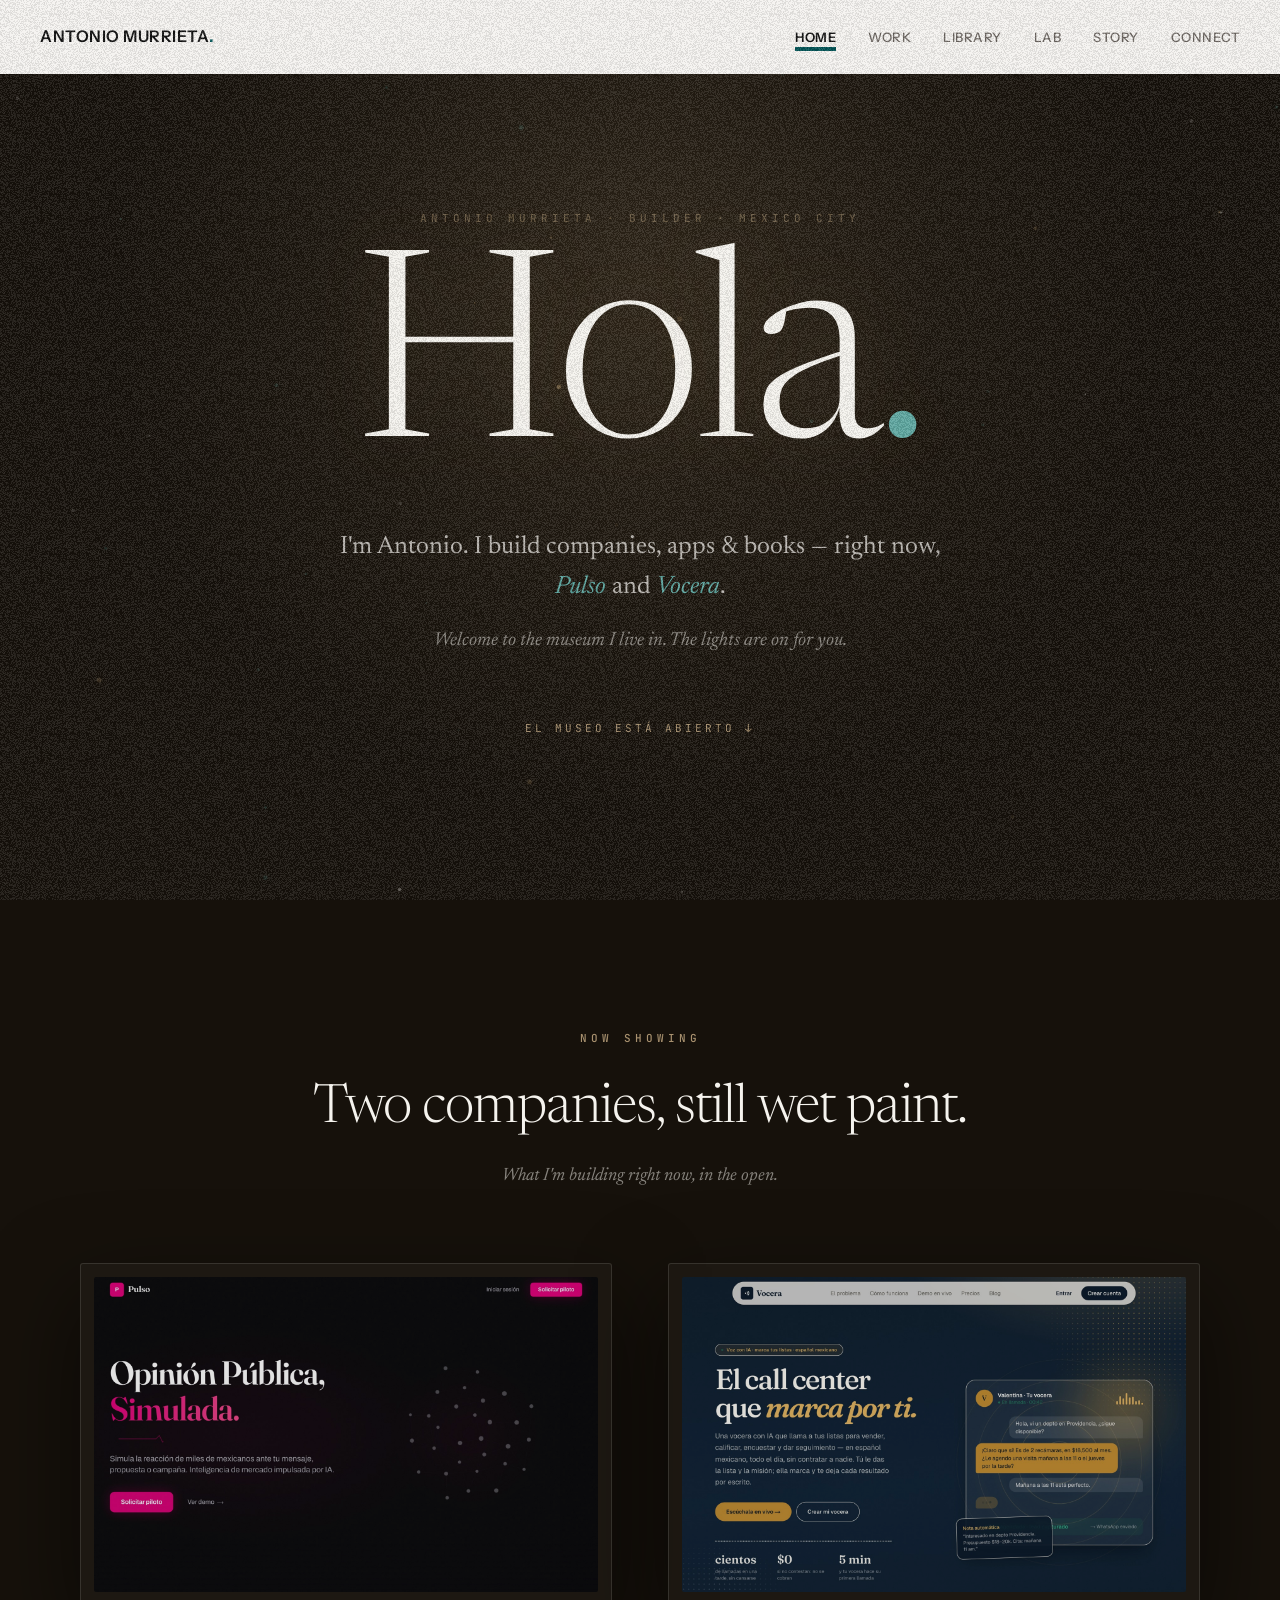
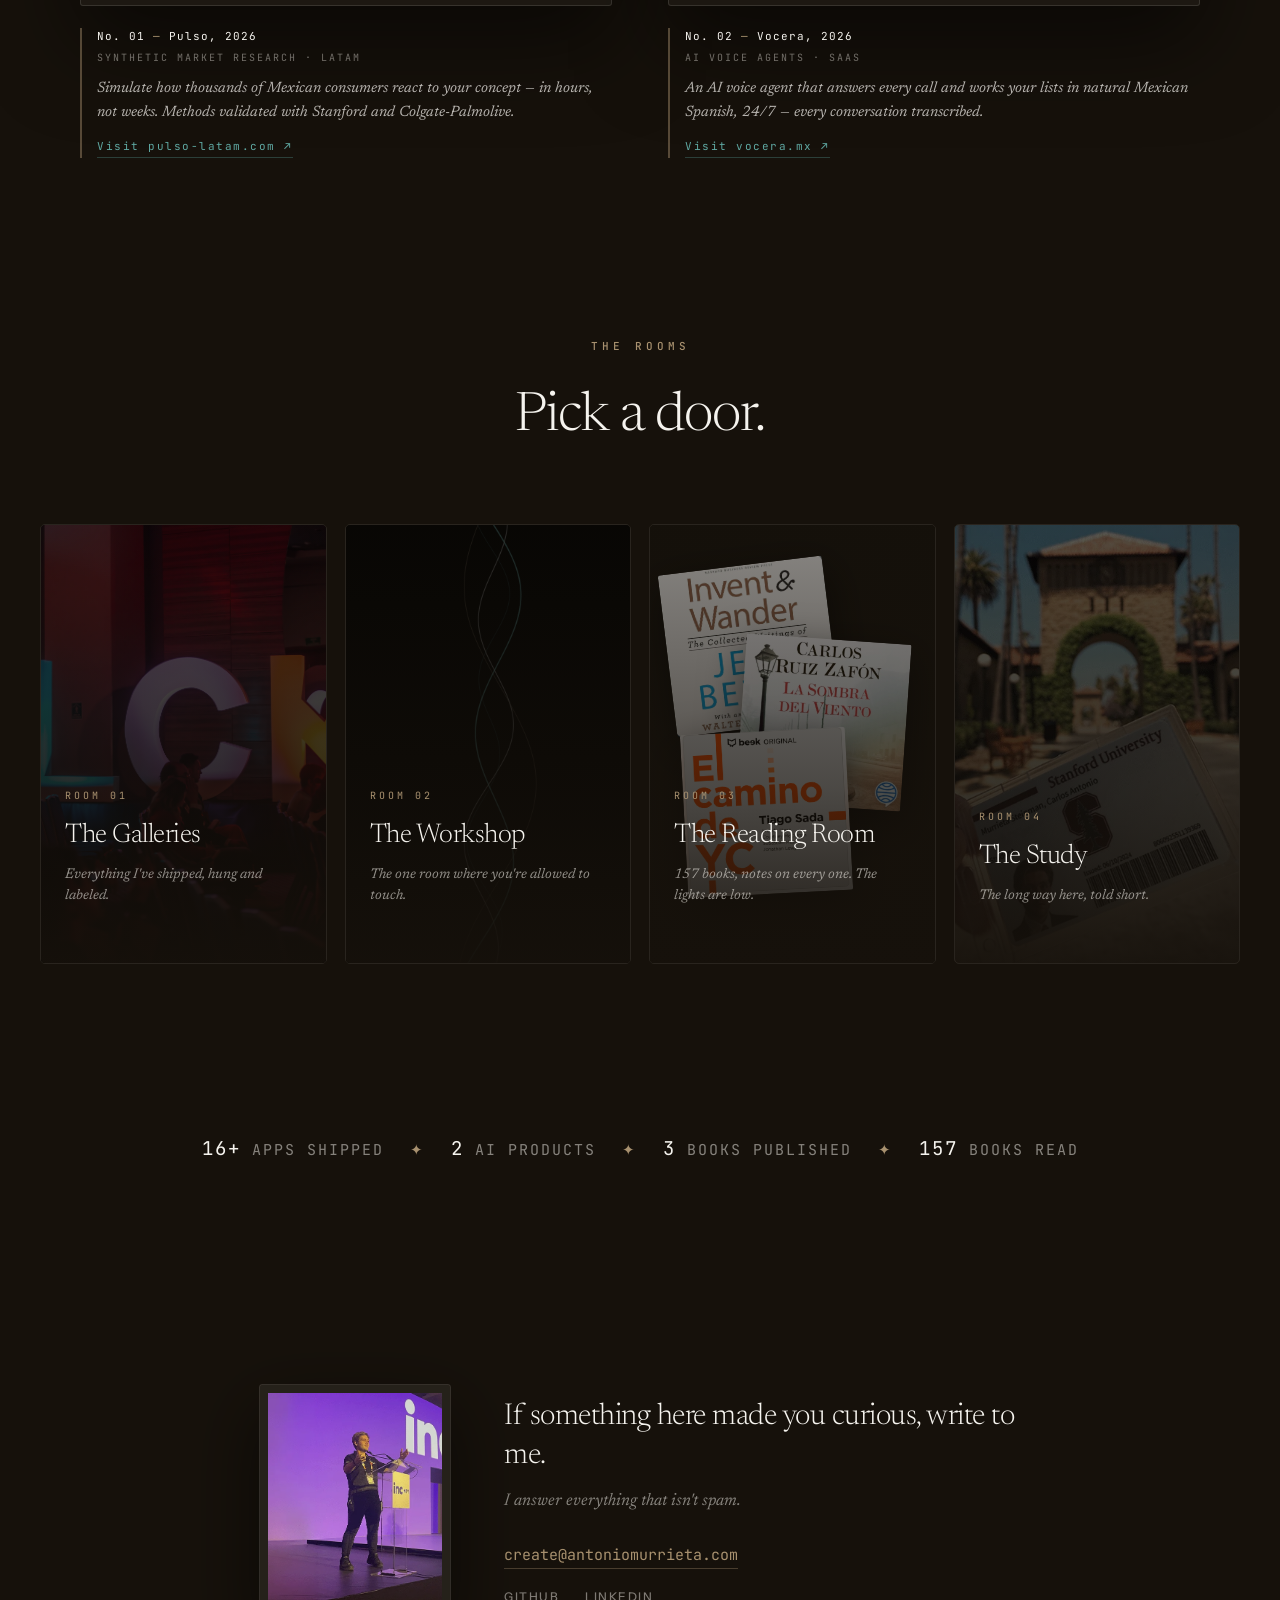
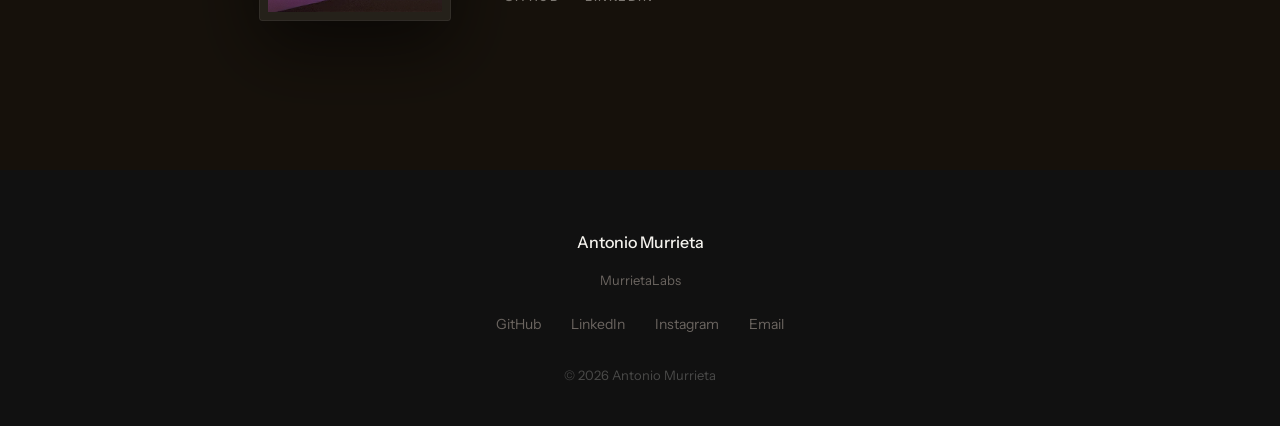
==== index.html @ 79ea49dd "feat(index): from-scratch redesign — The Museum at Night Dark warm room (the Library's language for " ====
<!DOCTYPE html>
<html lang="en">
<head>
    <meta charset="UTF-8">
    <meta name="viewport" content="width=device-width, initial-scale=1.0">
    <title>Antonio Murrieta — Builder, Entrepreneur & Author from Mexico City</title>
    <meta name="description" content="Antonio Murrieta is a builder and entrepreneur from Mexico City shipping iOS apps, AI products (Pulso, Vocera), and books. 16+ apps shipped, MIT-backed research, Stanford alum.">
    <meta name="author" content="Antonio Murrieta">
    <meta name="robots" content="index, follow, max-image-preview:large">
    <link rel="canonical" href="https://antoniomurrieta.com/">
    <meta name="keywords" content="Antonio Murrieta, Carlos Antonio Murrieta, MurrietaLabs, iOS developer Mexico, AI products, Pulso, Vocera, builder, entrepreneur">

    <!-- Open Graph -->
    <meta property="og:title" content="Antonio Murrieta — Builder, Entrepreneur & Author">
    <meta property="og:description" content="Builder and entrepreneur from Mexico City. Now building Pulso and Vocera — plus 16+ shipped apps and 3 published books, all under one roof.">
    <meta property="og:type" content="website">
    <meta property="og:url" content="https://antoniomurrieta.com/">
    <meta property="og:site_name" content="Antonio Murrieta">
    <meta property="og:locale" content="en_US">
    <meta property="og:image" content="https://antoniomurrieta.com/assets/og-image.jpg">
    <meta property="og:image:width" content="1200">
    <meta property="og:image:height" content="630">
    <meta property="og:image:alt" content="Antonio Murrieta — builder, entrepreneur, and author.">

    <!-- Twitter -->
    <meta name="twitter:card" content="summary_large_image">
    <meta name="twitter:title" content="Antonio Murrieta — Builder, Entrepreneur & Author">
    <meta name="twitter:description" content="Builder from Mexico City shipping iOS apps, AI products, and books.">
    <meta name="twitter:image" content="https://antoniomurrieta.com/assets/og-image.jpg">

    <!-- Structured data: Person -->
    <script type="application/ld+json">
    {
        "@context": "https://schema.org",
        "@type": "Person",
        "name": "Antonio Murrieta",
        "alternateName": "Carlos Antonio Murrieta Steinman",
        "url": "https://antoniomurrieta.com/",
        "image": "https://antoniomurrieta.com/assets/og-image.jpg",
        "jobTitle": "Builder & Entrepreneur",
        "description": "Builder and entrepreneur from Mexico City shipping iOS apps, AI products, and books.",
        "worksFor": { "@type": "Organization", "name": "MurrietaLabs", "url": "https://murrietalabs.com" },
        "homeLocation": { "@type": "Place", "name": "Mexico City, Mexico" },
        "alumniOf": [
            { "@type": "EducationalOrganization", "name": "Tecnológico de Monterrey" },
            { "@type": "EducationalOrganization", "name": "Stanford University" }
        ],
        "knowsLanguage": ["Spanish", "English"],
        "sameAs": [
            "https://github.com/Antonio-MS-Coder",
            "https://www.linkedin.com/in/antonio-murrieta",
            "https://instagram.com/tono_cams",
            "https://apps.apple.com/us/developer/carlos-antonio-murrieta-steinman/id1787441282",
            "https://murrietalabs.com"
        ]
    }
    </script>
    <script type="application/ld+json">
    {
        "@context": "https://schema.org",
        "@type": "WebSite",
        "name": "Antonio Murrieta",
        "url": "https://antoniomurrieta.com/"
    }
    </script>

    <link rel="preconnect" href="https://fonts.googleapis.com">
    <link rel="preconnect" href="https://fonts.gstatic.com" crossorigin>
    <link rel="stylesheet" href="https://fonts.googleapis.com/css2?family=Newsreader:ital,opsz,wght@0,6..72,300;0,6..72,400;1,6..72,400&family=Instrument+Sans:wght@400;500;600&family=JetBrains+Mono&display=swap">
    <link rel="stylesheet" href="styles.css">
    <style>
        /* ==========================================================
           THE MUSEUM AT NIGHT
           You arrive after hours. Someone left the lamps on for you.
           ========================================================== */

        :root {
            --night: #16110B;
            --night-2: #1C1610;
            --lamp: #A8916F;
            --lamp-dim: rgba(168, 145, 111, 0.5);
            --teal-bright: #5FA8A2;
            --paper-70: rgba(245, 243, 238, 0.72);
            --paper-50: rgba(245, 243, 238, 0.5);
        }

        body {
            background: var(--night);
        }

        /* Heavy editorial grain — the Library's air, breathed by the whole house */
        body::before {
            content: '';
            position: fixed;
            top: 0;
            left: 0;
            width: 100%;
            height: 100%;
            pointer-events: none;
            z-index: 9999;
            opacity: 0.16;
            background-image: url("data:image/svg+xml,%3Csvg viewBox='0 0 256 256' xmlns='http://www.w3.org/2000/svg'%3E%3Cfilter id='n'%3E%3CfeTurbulence type='fractalNoise' baseFrequency='0.9' numOctaves='4' stitchTiles='stitch'/%3E%3CfeColorMatrix type='saturate' values='0'/%3E%3CfeComponentTransfer%3E%3CfeFuncR type='discrete' tableValues='0 1'/%3E%3CfeFuncG type='discrete' tableValues='0 1'/%3E%3CfeFuncB type='discrete' tableValues='0 1'/%3E%3C/feComponentTransfer%3E%3C/filter%3E%3Crect width='100%25' height='100%25' filter='url(%23n)'/%3E%3C/svg%3E");
            background-repeat: repeat;
            background-size: 180px 180px;
        }

        @media (max-width: 768px) {
            body::before {
                opacity: 0.09;
                background-size: 90px 90px;
            }
        }

        /* =============== 1 · THE ARRIVAL =============== */
        .arrival {
            min-height: 100vh;
            min-height: 100svh;
            display: flex;
            align-items: center;
            justify-content: center;
            text-align: center;
            position: relative;
            overflow: hidden;
            padding: 140px 24px 90px;
        }

        /* the lamp left on */
        .arrival::before {
            content: '';
            position: absolute;
            top: -30%;
            left: 50%;
            transform: translateX(-50%);
            width: 1100px;
            height: 1100px;
            border-radius: 50%;
            background: radial-gradient(circle, rgba(214, 178, 124, 0.13) 0%, rgba(214, 178, 124, 0.04) 40%, transparent 68%);
            pointer-events: none;
        }

        #embers {
            position: absolute;
            top: 0;
            left: 0;
            width: 100%;
            height: 100%;
            pointer-events: none;
        }

        .arrival-content {
            position: relative;
            z-index: 1;
            max-width: 920px;
        }

        .arrival-eyebrow {
            font-family: var(--mono);
            font-size: 11px;
            font-weight: 500;
            text-transform: uppercase;
            letter-spacing: 4px;
            color: var(--lamp-dim);
            margin-bottom: 30px;
        }

        .arrival-title {
            font-family: var(--serif);
            font-size: clamp(110px, 22vw, 260px);
            font-weight: 300;
            letter-spacing: -6px;
            line-height: 0.9;
            color: var(--paper);
            margin-bottom: 36px;
            text-shadow: 0 0 80px rgba(214, 178, 124, 0.12);
        }

        .arrival-title .dot {
            color: var(--teal-bright);
        }

        .arrival-sub {
            font-family: var(--serif);
            font-size: clamp(19px, 2.6vw, 25px);
            line-height: 1.6;
            color: var(--paper-70);
            max-width: 640px;
            margin: 0 auto;
        }

        .arrival-sub .tl {
            color: var(--teal-bright);
            font-style: italic;
        }

        .arrival-line2 {
            font-family: var(--serif);
            font-style: italic;
            font-size: clamp(16px, 2vw, 19px);
            color: var(--paper-50);
            margin-top: 18px;
        }

        .arrival-cue {
            display: inline-block;
            font-family: var(--mono);
            font-size: 11px;
            letter-spacing: 3px;
            text-transform: uppercase;
            color: var(--lamp);
            margin-top: 64px;
            text-decoration: none;
            animation: cue-float 3.2s ease-in-out infinite;
        }

        @keyframes cue-float {
            0%, 100% { transform: translateY(0); }
            50% { transform: translateY(7px); }
        }

        /* Interactive letters */
        .hero-letter {
            display: inline-block;
            transition: transform 0.4s var(--ease-gentle), text-shadow 0.4s var(--ease-gentle), color 0.4s var(--ease-gentle);
        }

        .hero-letter.lit {
            transition: transform 80ms ease-out, text-shadow 80ms ease-out, color 80ms ease-out;
            transform: translateY(-6px);
            color: #FFF6E8;
            text-shadow: 0 0 34px rgba(214, 178, 124, 0.55);
        }

        /* =============== 2 · NOW SHOWING (lit paintings) =============== */
        .showing {
            padding: 130px 40px 60px;
            position: relative;
        }

        .showing-inner {
            max-width: 1120px;
            margin: 0 auto;
        }

        .night-eyebrow {
            font-family: var(--mono);
            font-size: 11px;
            font-weight: 500;
            text-transform: uppercase;
            letter-spacing: 4px;
            color: var(--lamp);
            text-align: center;
            margin-bottom: 18px;
        }

        .showing-title {
            font-family: var(--serif);
            font-size: clamp(34px, 5vw, 54px);
            font-weight: 300;
            letter-spacing: -1px;
            color: var(--paper);
            text-align: center;
            margin-bottom: 10px;
        }

        .showing-note {
            font-family: var(--serif);
            font-style: italic;
            font-size: 18px;
            color: var(--paper-50);
            text-align: center;
            margin-bottom: 72px;
        }

        .paintings {
            display: grid;
            grid-template-columns: 1fr 1fr;
            gap: 56px;
        }

        .painting {
            display: block;
            text-decoration: none;
        }

        .painting-frame {
            padding: 13px;
            background: rgba(255, 252, 245, 0.03);
            border: 1px solid rgba(232, 228, 221, 0.13);
            border-radius: 3px;
            box-shadow: 0 34px 90px rgba(0, 0, 0, 0.55);
            transition: transform 0.55s var(--ease-snap), box-shadow 0.55s var(--ease-snap), border-color 0.55s var(--ease-snap);
        }

        .painting:hover .painting-frame {
            transform: translateY(-8px);
            border-color: rgba(214, 178, 124, 0.35);
            box-shadow: 0 46px 110px rgba(0, 0, 0, 0.65), 0 0 70px rgba(214, 178, 124, 0.10);
        }

        .painting-img {
            aspect-ratio: 16 / 10;
            background-size: cover;
            background-position: center top;
            border-radius: 2px;
            filter: brightness(0.9) saturate(0.95);
            transition: filter 0.55s var(--ease-snap);
        }

        .painting:hover .painting-img {
            filter: brightness(1.04) saturate(1);
        }

        .painting-plaque {
            margin-top: 22px;
            border-left: 2px solid rgba(168, 145, 111, 0.45);
            padding-left: 15px;
        }

        .pp-id {
            font-family: var(--mono);
            font-size: 11px;
            letter-spacing: 1px;
            color: var(--paper);
        }

        .pp-id .accent { color: var(--lamp); }

        .pp-medium {
            font-family: var(--mono);
            font-size: 10px;
            text-transform: uppercase;
            letter-spacing: 2px;
            color: rgba(232, 228, 221, 0.45);
            margin-top: 5px;
        }

        .pp-note {
            font-family: var(--serif);
            font-style: italic;
            font-size: 15px;
            line-height: 1.55;
            color: var(--paper-70);
            margin-top: 11px;
        }

        .pp-cta {
            display: inline-block;
            font-family: var(--mono);
            font-size: 11px;
            letter-spacing: 1.5px;
            color: var(--teal-bright);
            margin-top: 14px;
            border-bottom: 1px solid rgba(95, 168, 162, 0.3);
            padding-bottom: 2px;
            transition: border-color 0.3s var(--ease-snap);
        }

        .painting:hover .pp-cta {
            border-bottom-color: var(--teal-bright);
        }

        /* =============== 3 · THE CORRIDOR (pick a room) =============== */
        .corridor {
            padding: 120px 40px 60px;
        }

        .corridor-inner {
            max-width: 1200px;
            margin: 0 auto;
        }

        .doors {
            display: grid;
            grid-template-columns: repeat(4, 1fr);
            gap: 18px;
            margin-top: 64px;
        }

        .door {
            position: relative;
            display: block;
            height: 440px;
            border-radius: 5px;
            overflow: hidden;
            text-decoration: none;
            border: 1px solid rgba(232, 228, 221, 0.09);
            transition: border-color 0.5s var(--ease-snap);
        }

        .door:hover {
            border-color: rgba(214, 178, 124, 0.4);
        }

        .door-bg {
            position: absolute;
            inset: 0;
            background-size: cover;
            background-position: center;
            filter: brightness(0.38) saturate(0.8);
            transform: scale(1.02);
            transition: filter 0.6s var(--ease-overlay), transform 0.9s var(--ease-overlay);
        }

        .door:hover .door-bg {
            filter: brightness(0.62) saturate(0.95);
            transform: scale(1.07);
        }

        .door-bg canvas {
            width: 100%;
            height: 100%;
            display: block;
        }

        /* books fanned inside the reading-room door */
        .door-books {
            position: absolute;
            inset: 0;
            background: #14100A;
        }

        .door-books img {
            position: absolute;
            width: 58%;
            border-radius: 2px;
            box-shadow: 0 14px 40px rgba(0, 0, 0, 0.6);
            filter: brightness(0.62);
            transition: filter 0.6s var(--ease-overlay);
        }

        .door:hover .door-books img {
            filter: brightness(0.95);
        }

        .door-books img:nth-child(1) { top: 9%; left: 6%; transform: rotate(-7deg); }
        .door-books img:nth-child(2) { top: 26%; left: 32%; transform: rotate(4deg); }
        .door-books img:nth-child(3) { top: 47%; left: 12%; transform: rotate(-3deg); }

        .door-scrim {
            position: absolute;
            inset: 0;
            background: linear-gradient(180deg, rgba(22, 17, 11, 0.12) 0%, rgba(22, 17, 11, 0.55) 60%, rgba(22, 17, 11, 0.92) 100%);
        }

        .door-label {
            position: absolute;
            left: 0;
            right: 0;
            bottom: 0;
            padding: 26px 24px;
            z-index: 1;
        }

        .door-no {
            font-family: var(--mono);
            font-size: 10px;
            letter-spacing: 3px;
            text-transform: uppercase;
            color: var(--lamp);
            margin-bottom: 10px;
        }

        .door-name {
            font-family: var(--serif);
            font-size: 27px;
            font-weight: 300;
            letter-spacing: -0.5px;
            color: var(--paper);
            margin-bottom: 8px;
            transition: transform 0.5s var(--ease-snap);
        }

        .door:hover .door-name {
            transform: translateX(6px);
        }

        .door-lure {
            font-family: var(--serif);
            font-style: italic;
            font-size: 14px;
            line-height: 1.5;
            color: rgba(232, 228, 221, 0.6);
        }

        .door-cta {
            display: inline-block;
            font-family: var(--mono);
            font-size: 10px;
            letter-spacing: 2px;
            text-transform: uppercase;
            color: var(--teal-bright);
            margin-top: 12px;
            opacity: 0;
            transform: translateY(8px);
            transition: opacity 0.4s var(--ease-snap), transform 0.4s var(--ease-snap);
        }

        .door:hover .door-cta {
            opacity: 1;
            transform: translateY(0);
        }

        /* =============== 4 · THE LEDGER =============== */
        .ledger {
            padding: 110px 40px;
            text-align: center;
        }

        .ledger-line {
            font-family: var(--mono);
            font-size: clamp(12px, 1.6vw, 15px);
            letter-spacing: 2px;
            text-transform: uppercase;
            color: var(--paper-50);
        }

        .ledger-line .num {
            color: var(--paper);
            font-size: clamp(15px, 2vw, 19px);
        }

        .ledger-line .sep {
            color: var(--lamp);
            margin: 0 clamp(10px, 2.5vw, 26px);
        }

        /* =============== 5 · THE GUESTBOOK =============== */
        .visit {
            padding: 110px 40px 150px;
        }

        .visit-inner {
            max-width: 760px;
            margin: 0 auto;
            display: flex;
            align-items: center;
            gap: 54px;
        }

        .visit-portrait {
            width: 190px;
            height: 235px;
            object-fit: cover;
            object-position: 26% 30%;
            flex-shrink: 0;
            border: 8px solid rgba(245, 243, 238, 0.07);
            outline: 1px solid rgba(232, 228, 221, 0.16);
            border-radius: 2px;
            box-shadow: 0 26px 70px rgba(0, 0, 0, 0.55);
            filter: brightness(0.92) sepia(0.08);
        }

        .visit-line {
            font-family: var(--serif);
            font-size: clamp(24px, 3.4vw, 30px);
            font-weight: 300;
            letter-spacing: -0.5px;
            line-height: 1.3;
            color: var(--paper);
        }

        .visit-sub {
            font-family: var(--serif);
            font-style: italic;
            font-size: 17px;
            color: var(--paper-50);
            margin: 12px 0 26px;
        }

        .visit-email {
            font-family: var(--mono);
            font-size: 15px;
            color: var(--lamp);
            text-decoration: none;
            border-bottom: 1px solid rgba(168, 145, 111, 0.35);
            padding-bottom: 3px;
            transition: border-color 0.3s var(--ease-snap), color 0.3s var(--ease-snap);
        }

        .visit-email:hover {
            color: #C8AE85;
            border-bottom-color: #C8AE85;
        }

        .visit-links {
            margin-top: 20px;
            display: flex;
            gap: 26px;
        }

        .visit-links a {
            font-family: var(--sans);
            font-size: 12px;
            font-weight: 500;
            letter-spacing: 1.5px;
            text-transform: uppercase;
            color: rgba(232, 228, 221, 0.5);
            text-decoration: none;
            transition: color 0.3s var(--ease-snap);
        }

        .visit-links a:hover {
            color: var(--teal-bright);
        }

        /* =============== Responsive =============== */
        @media (max-width: 1000px) {
            .doors {
                grid-template-columns: repeat(2, 1fr);
            }
            .door { height: 360px; }
        }

        @media (max-width: 768px) {
            .arrival { padding: 120px 20px 70px; }
            .arrival-title { letter-spacing: -3px; }

            .showing { padding: 80px 20px 40px; }
            .paintings { grid-template-columns: 1fr; gap: 60px; }

            .corridor { padding: 80px 20px 30px; }
            .doors { gap: 14px; margin-top: 48px; }
            .door { height: 300px; }
            .door-books img { width: 50%; filter: brightness(0.5); }
            .door-label { padding: 18px 16px; }
            .door-name { font-size: 21px; }
            .door-lure { font-size: 13px; }
            .door-cta { display: none; }

            .ledger { padding: 70px 20px; }
            .ledger-line .sep { display: block; opacity: 0; height: 10px; margin: 0; }

            .visit { padding: 70px 20px 100px; }
            .visit-inner { flex-direction: column; text-align: center; gap: 30px; }
            .visit-links { justify-content: center; }
        }
    </style>
</head>
<body>
    <div class="scroll-progress" id="scrollProgress"></div>
    <!-- Navigation -->
    <nav id="navbar">
        <div class="nav-container">
            <a href="index.html" class="logo">ANTONIO MURRIETA</a>
            <ul class="nav-links" id="navLinks">
                <li><a href="index.html" class="active">HOME</a></li>
                <li><a href="work.html">WORK</a></li>
                <li><a href="library.html">LIBRARY</a></li>
                <li><a href="lab.html">LAB</a></li>
                <li><a href="story.html">STORY</a></li>
                <li><a href="connect.html">CONNECT</a></li>
            </ul>
            <button class="menu-toggle" id="menuToggle">
                <span></span>
                <span></span>
                <span></span>
            </button>
        </div>
    </nav>

    <!-- 1 · The Arrival -->
    <section class="arrival">
        <canvas id="embers" aria-hidden="true"></canvas>
        <div class="arrival-content">
            <p class="arrival-eyebrow">Antonio Murrieta &middot; Builder &middot; Mexico City</p>
            <h1 class="arrival-title" id="arrivalTitle"><span class="hero-word">Hola</span><span class="dot">.</span></h1>
            <p class="arrival-sub">I'm Antonio. I build companies, apps &amp; books &mdash; right now, <a href="https://pulso-latam.com" target="_blank" rel="noopener" class="tl" style="text-decoration:none;">Pulso</a> and <a href="https://vocera.mx" target="_blank" rel="noopener" class="tl" style="text-decoration:none;">Vocera</a>.</p>
            <p class="arrival-line2">Welcome to the museum I live in. The lights are on for you.</p>
            <a class="arrival-cue" href="#now-showing">El museo est&aacute; abierto &darr;</a>
        </div>
    </section>

    <!-- 2 · Now Showing -->
    <section class="showing" id="now-showing">
        <div class="showing-inner">
            <p class="night-eyebrow reveal">Now Showing</p>
            <h2 class="showing-title reveal">Two companies, still wet paint.</h2>
            <p class="showing-note reveal">What I'm building right now, in the open.</p>

            <div class="paintings reveal-stagger">
                <a href="https://pulso-latam.com" target="_blank" rel="noopener" class="painting reveal">
                    <div class="painting-frame">
                        <div class="painting-img" style="background-image: url('assets/Work_Covers/Pulso.jpg')"></div>
                    </div>
                    <div class="painting-plaque">
                        <p class="pp-id">No. 01 <span class="accent">&mdash;</span> Pulso, 2026</p>
                        <p class="pp-medium">Synthetic market research &middot; LATAM</p>
                        <p class="pp-note">Simulate how thousands of Mexican consumers react to your concept &mdash; in hours, not weeks. Methods validated with Stanford and Colgate-Palmolive.</p>
                        <span class="pp-cta">Visit pulso-latam.com &#8599;</span>
                    </div>
                </a>

                <a href="https://vocera.mx" target="_blank" rel="noopener" class="painting reveal">
                    <div class="painting-frame">
                        <div class="painting-img" style="background-image: url('assets/Work_Covers/Vocera.jpg')"></div>
                    </div>
                    <div class="painting-plaque">
                        <p class="pp-id">No. 02 <span class="accent">&mdash;</span> Vocera, 2026</p>
                        <p class="pp-medium">AI voice agents &middot; SaaS</p>
                        <p class="pp-note">An AI voice agent that answers every call and works your lists in natural Mexican Spanish, 24/7 &mdash; every conversation transcribed.</p>
                        <span class="pp-cta">Visit vocera.mx &#8599;</span>
                    </div>
                </a>
            </div>
        </div>
    </section>

    <!-- 3 · The Corridor -->
    <section class="corridor">
        <div class="corridor-inner">
            <p class="night-eyebrow reveal">The Rooms</p>
            <h2 class="showing-title reveal">Pick a door.</h2>

            <div class="doors reveal-stagger">
                <a href="work.html" class="door reveal">
                    <div class="door-bg" style="background-image: url('assets/Work_Covers/LCK-1.webp')"></div>
                    <div class="door-scrim"></div>
                    <div class="door-label">
                        <p class="door-no">Room 01</p>
                        <p class="door-name">The Galleries</p>
                        <p class="door-lure">Everything I've shipped, hung and labeled.</p>
                        <span class="door-cta">Enter &rarr;</span>
                    </div>
                </a>

                <a href="lab.html" class="door reveal">
                    <div class="door-bg"><canvas id="doorWaves" width="400" height="620"></canvas></div>
                    <div class="door-scrim"></div>
                    <div class="door-label">
                        <p class="door-no">Room 02</p>
                        <p class="door-name">The Workshop</p>
                        <p class="door-lure">The one room where you're allowed to touch.</p>
                        <span class="door-cta">Enter &rarr;</span>
                    </div>
                </a>

                <a href="library.html" class="door reveal">
                    <div class="door-books" aria-hidden="true">
                        <img src="book-covers/2025/18 Invent and wander.webp" alt="" loading="lazy">
                        <img src="book-covers/2025/14 La Sombra del viento.webp" alt="" loading="lazy">
                        <img src="book-covers/2025/1 El camino de YC.webp" alt="" loading="lazy">
                    </div>
                    <div class="door-scrim"></div>
                    <div class="door-label">
                        <p class="door-no">Room 03</p>
                        <p class="door-name">The Reading Room</p>
                        <p class="door-lure">157 books, notes on every one. The lights are low.</p>
                        <span class="door-cta">Enter &rarr;</span>
                    </div>
                </a>

                <a href="story.html" class="door reveal">
                    <div class="door-bg" style="background-image: url('assets/Story_Photos/stanford_1.webp')"></div>
                    <div class="door-scrim"></div>
                    <div class="door-label">
                        <p class="door-no">Room 04</p>
                        <p class="door-name">The Study</p>
                        <p class="door-lure">The long way here, told short.</p>
                        <span class="door-cta">Enter &rarr;</span>
                    </div>
                </a>
            </div>
        </div>
    </section>

    <!-- 4 · The Ledger -->
    <section class="ledger">
        <p class="ledger-line reveal"><span class="num">16+</span> apps shipped<span class="sep">&#10022;</span><span class="num">2</span> AI products<span class="sep">&#10022;</span><span class="num">3</span> books published<span class="sep">&#10022;</span><span class="num">157</span> books read</p>
    </section>

    <!-- 5 · The Guestbook -->
    <section class="visit">
        <div class="visit-inner reveal">
            <img class="visit-portrait" src="assets/Story_Photos/inc_2.webp" alt="Antonio Murrieta speaking on stage">
            <div>
                <p class="visit-line">If something here made you curious, write to me.</p>
                <p class="visit-sub">I answer everything that isn't spam.</p>
                <a class="visit-email" href="mailto:create@antoniomurrieta.com">create@antoniomurrieta.com</a>
                <div class="visit-links">
                    <a href="https://github.com/Antonio-MS-Coder" target="_blank" rel="noopener">GitHub</a>
                    <a href="https://www.linkedin.com/in/antonio-murrieta" target="_blank" rel="noopener">LinkedIn</a>
                </div>
            </div>
        </div>
    </section>

    <!-- Footer -->
    <footer>
        <div class="footer-content">
            <p class="footer-brand">Antonio Murrieta</p>
            <div class="footer-studio">
                <a href="https://murrietalabs.com" target="_blank">MurrietaLabs</a>
            </div>
            <div class="footer-links">
                <a href="https://github.com/Antonio-MS-Coder" target="_blank">GitHub</a>
                <a href="https://www.linkedin.com/in/antonio-murrieta" target="_blank">LinkedIn</a>
                <a href="https://instagram.com/tono_cams" target="_blank">Instagram</a>
                <a href="mailto:carlosantonio.murrieta@gmail.com,create@antoniomurrieta.com">Email</a>
            </div>
            <p class="footer-copyright">&copy; 2026 Antonio Murrieta</p>
        </div>
    </footer>

    <script>
        var prefersReducedMotion = window.matchMedia('(prefers-reduced-motion: reduce)').matches;

        // --- Interactive "Hola." letters: lit by cursor proximity ---
        (function() {
            var word = document.querySelector('#arrivalTitle .hero-word');
            if (!word) return;
            var text = word.textContent;
            word.textContent = '';
            for (var i = 0; i < text.length; i++) {
                var el = document.createElement('span');
                el.textContent = text[i];
                el.className = 'hero-letter';
                word.appendChild(el);
            }
            if (prefersReducedMotion || 'ontouchstart' in window) {
                // mobile: a slow wave of lamplight passes through the letters
                if (!prefersReducedMotion) {
                    var letters = word.querySelectorAll('.hero-letter');
                    var idx = 0;
                    setInterval(function() {
                        letters.forEach(function(l) { l.classList.remove('lit'); });
                        letters[idx % letters.length].classList.add('lit');
                        idx++;
                    }, 900);
                }
                return;
            }

            var title = document.getElementById('arrivalTitle');
            var letters = word.querySelectorAll('.hero-letter');
            var rafId = null;
            document.querySelector('.arrival').addEventListener('mousemove', function(e) {
                if (rafId) return;
                rafId = requestAnimationFrame(function() {
                    letters.forEach(function(letter) {
                        var rect = letter.getBoundingClientRect();
                        var cx = rect.left + rect.width / 2;
                        var cy = rect.top + rect.height / 2;
                        var dist = Math.hypot(e.clientX - cx, e.clientY - cy);
                        letter.classList.toggle('lit', dist < 130);
                    });
                    rafId = null;
                });
            });
            document.querySelector('.arrival').addEventListener('mouseleave', function() {
                letters.forEach(function(l) { l.classList.remove('lit'); });
            });
        })();

        // --- Embers: warm dust drifting in the lamplight ---
        (function() {
            var canvas = document.getElementById('embers');
            if (!canvas) return;
            if (prefersReducedMotion) { canvas.remove(); return; }

            var ctx = canvas.getContext('2d');
            var host = canvas.parentElement;
            var W = 0, H = 0, motes = [], visible = true;
            var mx = -9999, my = -9999;

            function size() {
                W = canvas.width = host.offsetWidth;
                H = canvas.height = host.offsetHeight;
            }
            size();
            window.addEventListener('resize', size);

            // ember gold, paper, teal
            var tints = [
                { c: '214, 178, 124', glow: true },
                { c: '245, 243, 238', glow: false },
                { c: '95, 168, 162', glow: true }
            ];
            for (var i = 0; i < 52; i++) {
                var t = tints[i % 3];
                motes.push({
                    x: Math.random(), y: Math.random(),
                    r: 0.7 + Math.random() * 1.8,
                    a: 0.10 + Math.random() * 0.30,
                    vx: (Math.random() - 0.5) * 0.00013,
                    vy: -0.00007 - Math.random() * 0.00016,
                    sway: Math.random() * Math.PI * 2,
                    tint: t.c,
                    glow: t.glow,
                    tw: 0.5 + Math.random() * 1.5
                });
            }

            host.addEventListener('mousemove', function(e) {
                var rect = host.getBoundingClientRect();
                mx = e.clientX - rect.left;
                my = e.clientY - rect.top;
            });
            host.addEventListener('mouseleave', function() { mx = -9999; my = -9999; });

            new IntersectionObserver(function(entries) {
                visible = entries[0].isIntersecting;
            }, { threshold: 0 }).observe(host);

            var t = 0;
            (function loop() {
                if (visible) {
                    t += 0.008;
                    ctx.clearRect(0, 0, W, H);
                    for (var i = 0; i < motes.length; i++) {
                        var m = motes[i];
                        m.x += m.vx + Math.sin(t + m.sway) * 0.00005;
                        m.y += m.vy;
                        if (m.y < -0.02) { m.y = 1.02; m.x = Math.random(); }
                        if (m.x < -0.02) m.x = 1.02;
                        if (m.x > 1.02) m.x = -0.02;

                        var px = m.x * W, py = m.y * H;
                        var dx = px - mx, dy = py - my;
                        var d2 = dx * dx + dy * dy;
                        if (d2 < 14400) {
                            var d = Math.sqrt(d2) || 1;
                            var push = (120 - d) / 120;
                            px += (dx / d) * push * 16;
                            py += (dy / d) * push * 16;
                        }

                        var alpha = m.a * (0.7 + 0.3 * Math.sin(t * m.tw + m.sway));
                        if (m.glow) {
                            ctx.shadowBlur = 9;
                            ctx.shadowColor = 'rgba(' + m.tint + ', 0.8)';
                        }
                        ctx.beginPath();
                        ctx.arc(px, py, m.r, 0, Math.PI * 2);
                        ctx.fillStyle = 'rgba(' + m.tint + ', ' + alpha + ')';
                        ctx.fill();
                        ctx.shadowBlur = 0;
                    }
                }
                requestAnimationFrame(loop);
            })();
        })();

        // --- Workshop door: live teal tides behind the glass ---
        (function() {
            var canvas = document.getElementById('doorWaves');
            if (!canvas) return;
            var ctx = canvas.getContext('2d');
            var W = canvas.width, H = canvas.height;
            var visible = true, t = 0;

            new IntersectionObserver(function(entries) {
                visible = entries[0].isIntersecting;
            }, { threshold: 0 }).observe(canvas);

            var strokes = [
                { c: 'rgba(95, 168, 162, 0.75)', w: 1.6, f: 0.016, amp: 34, sp: 1.0 },
                { c: 'rgba(245, 243, 238, 0.5)', w: 1.1, f: 0.021, amp: 26, sp: 0.7 },
                { c: 'rgba(168, 145, 111, 0.4)', w: 1.0, f: 0.012, amp: 44, sp: 0.5 },
                { c: 'rgba(95, 168, 162, 0.3)', w: 0.8, f: 0.027, amp: 20, sp: 1.4 }
            ];

            function frame() {
                if (visible && !prefersReducedMotion) {
                    t += 0.014;
                    ctx.fillStyle = '#100D08';
                    ctx.fillRect(0, 0, W, H);
                    for (var s = 0; s < strokes.length; s++) {
                        var st = strokes[s];
                        ctx.beginPath();
                        ctx.strokeStyle = st.c;
                        ctx.lineWidth = st.w;
                        for (var y = 0; y <= H; y += 3) {
                            var x = W / 2 + Math.sin(y * st.f + t * st.sp + s * 1.7) * st.amp
                                          + Math.sin(y * st.f * 0.4 + t * st.sp * 0.6) * st.amp * 0.5;
                            if (y === 0) ctx.moveTo(x, y); else ctx.lineTo(x, y);
                        }
                        ctx.stroke();
                    }
                }
                requestAnimationFrame(frame);
            }
            if (prefersReducedMotion) {
                t = 8;
                ctx.fillStyle = '#100D08';
                ctx.fillRect(0, 0, W, H);
                for (var s = 0; s < strokes.length; s++) {
                    var st = strokes[s];
                    ctx.beginPath();
                    ctx.strokeStyle = st.c;
                    ctx.lineWidth = st.w;
                    for (var y = 0; y <= H; y += 3) {
                        var x = W / 2 + Math.sin(y * st.f + 8 * st.sp + s * 1.7) * st.amp;
                        if (y === 0) ctx.moveTo(x, y); else ctx.lineTo(x, y);
                    }
                    ctx.stroke();
                }
            } else {
                frame();
            }
        })();

        // --- Scroll progress ---
        var scrollProgress = document.getElementById('scrollProgress');
        var arrivalSection = document.querySelector('.arrival');
        if (scrollProgress && arrivalSection) {
            new IntersectionObserver(function(entries) {
                scrollProgress.classList.toggle('visible', !entries[0].isIntersecting);
            }, { threshold: 0 }).observe(arrivalSection);

            window.addEventListener('scroll', function() {
                var docHeight = document.documentElement.scrollHeight - window.innerHeight;
                if (docHeight > 0) {
                    scrollProgress.style.width = (window.scrollY / docHeight) * 100 + '%';
                }
            });
        }

        // --- Scroll reveal ---
        var reveals = document.querySelectorAll('.reveal');
        var revealObserver = new IntersectionObserver(function(entries) {
            entries.forEach(function(entry) {
                if (entry.isIntersecting) {
                    entry.target.classList.add('revealed');
                    revealObserver.unobserve(entry.target);
                }
            });
        }, { threshold: 0.2 });
        reveals.forEach(function(el) { revealObserver.observe(el); });

        // --- Mobile menu ---
        var menuToggle = document.getElementById('menuToggle');
        var navLinks = document.getElementById('navLinks');
        menuToggle.addEventListener('click', function() {
            menuToggle.classList.toggle('active');
            navLinks.classList.toggle('active');
        });
        navLinks.querySelectorAll('a').forEach(function(link) {
            link.addEventListener('click', function() {
                menuToggle.classList.remove('active');
                navLinks.classList.remove('active');
            });
        });

        // --- Navbar scroll ---
        var navbar = document.getElementById('navbar');
        window.addEventListener('scroll', function() {
            navbar.classList.toggle('scrolled', window.pageYOffset > 50);
        });
    </script>
</body>
</html>
---- styles.css ----
/* ============================================
   AntonioMurrieta.com — Shared Brand Styles
   ============================================ */

/* Google Fonts — loaded via <link> tags in each HTML <head> for performance.
   Do NOT use @import here — it creates a render-blocking waterfall. */

/* === Palette === */
:root {
    --ink: #111111;
    --carbon: #2A2A2A;
    --stone: #6B6560;
    --bone: #E8E4DD;
    --paper: #F5F3EE;
    --linen: #FAF8F5;
    /* Accent — petrol teal (var names kept from the roble era for compat) */
    --roble: #025355;
    --roble-light: #23716F;
    --roble-dim: rgba(2, 83, 85, 0.08);
    --roble-border: rgba(2, 83, 85, 0.2);

    /* Typography */
    --serif: 'Newsreader', Georgia, serif;
    --sans: 'Instrument Sans', 'Helvetica Neue', Helvetica, Arial, sans-serif;
    --mono: 'JetBrains Mono', 'SF Mono', 'Fira Code', monospace;

    /* Easing */
    --ease-snap: cubic-bezier(0.25, 1, 0.5, 1);
    --ease-reveal: cubic-bezier(0.61, 1, 0.88, 1);
    --ease-overlay: cubic-bezier(0.22, 1, 0.36, 1);
    --ease-gentle: cubic-bezier(0.45, 0.05, 0.55, 0.95);

    /* Layout */
    --max-width: 1200px;
    --content-width: 680px;
}

/* === Reset === */
*, *::before, *::after {
    margin: 0;
    padding: 0;
    box-sizing: border-box;
}

html {
    font-size: 16px;
    scroll-behavior: smooth;
    -webkit-text-size-adjust: 100%;
}

body {
    font-family: var(--sans);
    color: var(--ink);
    background: var(--linen);
    line-height: 1.6;
    font-size: 16px;
    overflow-x: hidden;
    -webkit-font-smoothing: antialiased;
    -moz-osx-font-smoothing: grayscale;
}

::selection {
    background: var(--roble-dim);
    color: var(--ink);
}

:focus-visible {
    outline: 2px solid var(--roble);
    outline-offset: 4px;
}

/* === Navigation === */
nav {
    position: fixed;
    top: 0;
    width: 100%;
    background: rgba(250, 248, 245, 0.98);
    backdrop-filter: blur(20px);
    -webkit-backdrop-filter: blur(20px);
    z-index: 1000;
    padding: 24px 40px;
    transition: all 0.3s var(--ease-snap);
}

nav.scrolled {
    padding: 16px 40px;
    border-bottom: 1px solid var(--bone);
}

.nav-container {
    max-width: var(--max-width);
    margin: 0 auto;
    display: flex;
    justify-content: space-between;
    align-items: center;
}

.logo {
    font-family: var(--sans);
    font-size: 16px;
    font-weight: 600;
    letter-spacing: 0.5px;
    color: var(--ink);
    text-decoration: none;
    transition: color 0.2s var(--ease-snap);
    position: relative;
    white-space: nowrap;
}

.logo::after {
    content: '.';
    color: var(--roble);
    font-weight: 700;
    position: absolute;
}

.logo:hover {
    color: var(--roble);
}

.nav-links {
    display: flex;
    gap: 32px;
    list-style: none;
}

.nav-links a {
    font-family: var(--sans);
    color: var(--stone);
    text-decoration: none;
    font-size: 13px;
    font-weight: 500;
    letter-spacing: 0.5px;
    transition: color 0.2s var(--ease-snap);
    position: relative;
    text-transform: uppercase;
}

.nav-links a::after {
    content: '';
    position: absolute;
    bottom: -4px;
    left: 0;
    width: 0;
    height: 2px;
    background: var(--roble);
    transition: width 0.3s var(--ease-snap);
}

.nav-links a:hover {
    color: var(--roble);
}

.nav-links a:hover::after,
.nav-links a.active::after {
    width: 100%;
}

.nav-links a.active {
    color: var(--ink);
    font-weight: 600;
    border-bottom: 2px solid var(--roble);
    padding-bottom: 2px;
}

/* === Mobile Menu === */
.menu-toggle {
    display: none;
    flex-direction: column;
    gap: 4px;
    background: none;
    border: none;
    cursor: pointer;
    padding: 5px;
}

.menu-toggle span {
    width: 25px;
    height: 2px;
    background: var(--ink);
    transition: all 0.3s var(--ease-snap);
}

.menu-toggle.active span:nth-child(1) {
    transform: rotate(45deg) translate(5px, 5px);
}

.menu-toggle.active span:nth-child(2) {
    opacity: 0;
}

.menu-toggle.active span:nth-child(3) {
    transform: rotate(-45deg) translate(5px, -5px);
}

/* === Footer === */
footer {
    padding: 60px 40px 40px;
    background: var(--ink);
    color: var(--paper);
    text-align: center;
}

.footer-content {
    max-width: var(--max-width);
    margin: 0 auto;
}

.footer-brand {
    font-family: var(--sans);
    font-size: 16px;
    font-weight: 500;
    color: var(--paper);
    margin-bottom: 12px;
}

.footer-studio {
    margin-bottom: 20px;
}

.footer-studio a {
    font-family: var(--sans);
    font-size: 13px;
    color: var(--stone);
    text-decoration: none;
    transition: color 0.2s var(--ease-snap);
}

.footer-studio a:hover {
    color: var(--roble-light);
}

.footer-links {
    display: flex;
    gap: 30px;
    justify-content: center;
    margin-bottom: 30px;
    flex-wrap: wrap;
}

.footer-links a {
    font-family: var(--sans);
    color: var(--stone);
    text-decoration: none;
    font-size: 14px;
    transition: color 0.2s var(--ease-snap);
}

.footer-links a:hover {
    color: var(--roble-light);
}

.footer-copyright {
    font-family: var(--sans);
    font-size: 13px;
    color: rgba(245, 243, 238, 0.25);
}

/* === Scroll Reveal === */
.reveal {
    opacity: 0;
    transform: translateY(16px);
    transition: opacity 0.5s var(--ease-reveal), transform 0.5s var(--ease-reveal);
}

.revealed {
    opacity: 1;
    transform: translateY(0);
}

/* === Section Labels === */
.section-label {
    font-family: var(--sans);
    font-size: 11px;
    font-weight: 600;
    text-transform: uppercase;
    letter-spacing: 3px;
    color: var(--roble);
    text-align: center;
    margin-bottom: 48px;
}

/* === Museum Plaque === */
.plaque {
    border-left: 2px solid var(--roble-border);
    padding-left: 14px;
}

.plaque-id {
    font-family: var(--mono);
    font-size: 11px;
    letter-spacing: 1px;
    color: var(--ink);
}

.plaque-id .accent { color: var(--roble); }

.plaque-medium {
    font-family: var(--mono);
    font-size: 10px;
    text-transform: uppercase;
    letter-spacing: 2px;
    color: var(--stone);
    margin-top: 4px;
}

.plaque-note {
    font-family: var(--serif);
    font-style: italic;
    font-size: 15px;
    color: var(--stone);
    margin-top: 10px;
    line-height: 1.5;
}

/* === Room header (page-top plaque) === */
.room-eyebrow {
    font-family: var(--mono);
    font-size: 11px;
    font-weight: 500;
    text-transform: uppercase;
    letter-spacing: 3px;
    color: var(--roble);
    margin-bottom: 20px;
}

/* === Room atmosphere: film grain (linen rooms; Library carries its own) === */
body.room::before {
    content: '';
    position: fixed;
    top: 0;
    left: 0;
    width: 100%;
    height: 100%;
    pointer-events: none;
    z-index: 9999;
    opacity: 0.05;
    background-image: url("data:image/svg+xml,%3Csvg viewBox='0 0 256 256' xmlns='http://www.w3.org/2000/svg'%3E%3Cfilter id='n'%3E%3CfeTurbulence type='fractalNoise' baseFrequency='0.9' numOctaves='4' stitchTiles='stitch'/%3E%3CfeColorMatrix type='saturate' values='0'/%3E%3CfeComponentTransfer%3E%3CfeFuncR type='discrete' tableValues='0 1'/%3E%3CfeFuncG type='discrete' tableValues='0 1'/%3E%3CfeFuncB type='discrete' tableValues='0 1'/%3E%3C/feComponentTransfer%3E%3C/filter%3E%3Crect width='100%25' height='100%25' filter='url(%23n)'/%3E%3C/svg%3E");
    background-repeat: repeat;
    background-size: 140px 140px;
}

@media (max-width: 768px) {
    body.room::before {
        opacity: 0.035;
        background-size: 90px 90px;
    }
}

/* === Doorway: continue-the-visit wayfinding === */
.doorway {
    display: block;
    text-decoration: none;
    border-top: 1px solid var(--bone);
    background: var(--paper);
    padding: 80px 40px;
    position: relative;
    overflow: hidden;
    transition: background 0.5s var(--ease-overlay);
}

.doorway-inner {
    max-width: var(--max-width);
    margin: 0 auto;
    display: flex;
    align-items: center;
    justify-content: space-between;
    gap: 24px;
}

.doorway-eyebrow {
    font-family: var(--mono);
    font-size: 11px;
    font-weight: 500;
    letter-spacing: 3px;
    text-transform: uppercase;
    color: var(--roble);
    margin-bottom: 14px;
    transition: color 0.5s var(--ease-overlay);
}

.doorway-title {
    font-family: var(--serif);
    font-size: clamp(36px, 5.5vw, 64px);
    font-weight: 300;
    letter-spacing: -1.5px;
    line-height: 1.05;
    color: var(--ink);
    transition: color 0.5s var(--ease-overlay), transform 0.5s var(--ease-snap);
}

.doorway-note {
    font-family: var(--serif);
    font-style: italic;
    font-size: 16px;
    color: var(--stone);
    margin-top: 12px;
    transition: color 0.5s var(--ease-overlay);
}

.doorway-arrow {
    font-family: var(--serif);
    font-size: clamp(36px, 5vw, 56px);
    font-weight: 300;
    color: var(--roble);
    flex-shrink: 0;
    transition: transform 0.5s var(--ease-snap), color 0.5s var(--ease-overlay);
}

.doorway:hover {
    background: var(--ink);
}

.doorway:hover .doorway-title {
    color: var(--paper);
    transform: translateX(12px);
}

.doorway:hover .doorway-eyebrow {
    color: var(--roble-light);
}

.doorway:hover .doorway-note {
    color: var(--bone);
}

.doorway:hover .doorway-arrow {
    transform: translateX(14px);
    color: var(--roble-light);
}

@media (max-width: 768px) {
    .doorway {
        padding: 52px 20px;
    }
}

/* === Scroll Progress Bar === */
.scroll-progress {
    position: fixed;
    top: 0;
    left: 0;
    height: 1px;
    background: var(--roble);
    z-index: 1001;
    width: 0%;
    opacity: 0;
    transition: opacity 0.4s var(--ease-reveal);
    pointer-events: none;
}

.scroll-progress.visible {
    opacity: 1;
}

/* === Work Masonry Grid === */
.work-grid {
    display: grid;
    grid-template-columns: repeat(4, 1fr);
    grid-auto-rows: 100px;
    gap: 12px;
    max-width: 1000px;
    margin: 0 auto;
}

.work-grid-item {
    border-radius: 8px;
    background-size: cover;
    background-position: center;
    position: relative;
    overflow: hidden;
    display: block;
    text-decoration: none;
    transition: transform 0.3s var(--ease-snap), box-shadow 0.3s var(--ease-snap);
}

.work-grid-item:hover {
    transform: scale(1.02);
    box-shadow: 0 8px 24px rgba(0, 0, 0, 0.12);
}

.work-grid-overlay {
    position: absolute;
    bottom: 0;
    left: 0;
    right: 0;
    padding: 16px;
    background: linear-gradient(180deg, transparent 0%, rgba(17, 17, 17, 0.6) 100%);
    display: flex;
    flex-direction: column;
    justify-content: flex-end;
    height: 100%;
}

.work-grid-category {
    font-family: var(--mono);
    font-size: 9px;
    font-weight: 500;
    text-transform: uppercase;
    letter-spacing: 2px;
    color: var(--bone);
    margin-bottom: 4px;
}

.work-grid-title {
    font-family: var(--serif);
    font-size: 18px;
    font-weight: 400;
    color: var(--paper);
}

.work-grid-large { grid-column: span 2; grid-row: span 2; }
.work-grid-tall { grid-column: span 1; grid-row: span 2; }
.work-grid-wide { grid-column: span 2; grid-row: span 1; }

.work-grid-item:not(.work-grid-large):not(.work-grid-wide) .work-grid-title {
    font-size: 14px;
}

.work-grid-item:not(.work-grid-large):not(.work-grid-wide) .work-grid-category {
    display: none;
}

/* === Interactive Hero Letters === */
.hero-letter {
    display: inline-block;
    will-change: transform;
    transition: transform 0.4s var(--ease-gentle), text-shadow 0.4s var(--ease-gentle);
}

.hero-letter.active {
    transition: transform 60ms ease-out, text-shadow 60ms ease-out;
    animation: none;
    transform: rotate(0deg) translateY(0);
}

.hero-letter-roble {
    color: var(--roble);
}

.hero-letter-roble.active {
    text-shadow: 0 0 20px rgba(2, 83, 85, 0.15);
}

@keyframes letterIdle {
    0% { transform: rotate(calc(var(--idle-rot) * -1)) translateY(calc(var(--idle-y) * -1)); }
    100% { transform: rotate(var(--idle-rot)) translateY(var(--idle-y)); }
}

.hero-letter.idle {
    animation: letterIdle var(--idle-duration) ease-in-out infinite alternate;
}

/* === Dot Grid (Lab) === */
.dot-grid-container {
    position: absolute;
    top: 0;
    left: 0;
    right: 0;
    bottom: 0;
    overflow: hidden;
    pointer-events: none;
    opacity: 0.13;
}

/* === Reveal Stagger === */
.reveal-stagger > .reveal:nth-child(1) { transition-delay: 0ms; }
.reveal-stagger > .reveal:nth-child(2) { transition-delay: 100ms; }
.reveal-stagger > .reveal:nth-child(3) { transition-delay: 200ms; }
.reveal-stagger > .reveal:nth-child(4) { transition-delay: 300ms; }
.reveal-stagger > .reveal:nth-child(5) { transition-delay: 400ms; }
.reveal-stagger > .reveal:nth-child(6) { transition-delay: 500ms; }
.reveal-stagger > .reveal:nth-child(7) { transition-delay: 600ms; }
.reveal-stagger > .reveal:nth-child(8) { transition-delay: 700ms; }

/* === Reduced Motion === */
@media (prefers-reduced-motion: reduce) {
    *, *::before, *::after {
        animation-duration: 0.01ms !important;
        animation-iteration-count: 1 !important;
        transition-duration: 0.01ms !important;
        scroll-behavior: auto !important;
    }

    .reveal {
        opacity: 1 !important;
        transform: none !important;
        transition: none !important;
    }

    .hero-letter {
        animation: none !important;
        transform: none !important;
    }

    .dot-grid-container circle {
        animation: none !important;
    }
}

@media (prefers-reduced-motion: no-preference) {
    @keyframes dotPulse {
        0% { opacity: 0.2; }
        50% { opacity: 0.8; }
        100% { opacity: 0.2; }
    }

    .dot-grid-container circle {
        animation: dotPulse var(--dot-duration) steps(1, end) infinite;
    }
}

/* === Mobile Responsive (shared) === */
@media (max-width: 768px) {
    nav {
        padding: 15px 20px;
    }

    .nav-links {
        position: fixed;
        top: 0;
        right: -100%;
        width: 100%;
        height: 100vh;
        background: var(--linen);
        flex-direction: column;
        align-items: center;
        justify-content: center;
        gap: 30px;
        transition: right 0.3s var(--ease-overlay);
        z-index: 1000;
    }

    .nav-links.active {
        right: 0;
    }

    .menu-toggle {
        display: flex;
        z-index: 1001;
    }

    .work-grid {
        grid-template-columns: repeat(2, 1fr);
        grid-auto-rows: 140px;
    }

    .work-grid-large,
    .work-grid-tall,
    .work-grid-wide {
        grid-column: span 1;
        grid-row: span 1;
    }
}
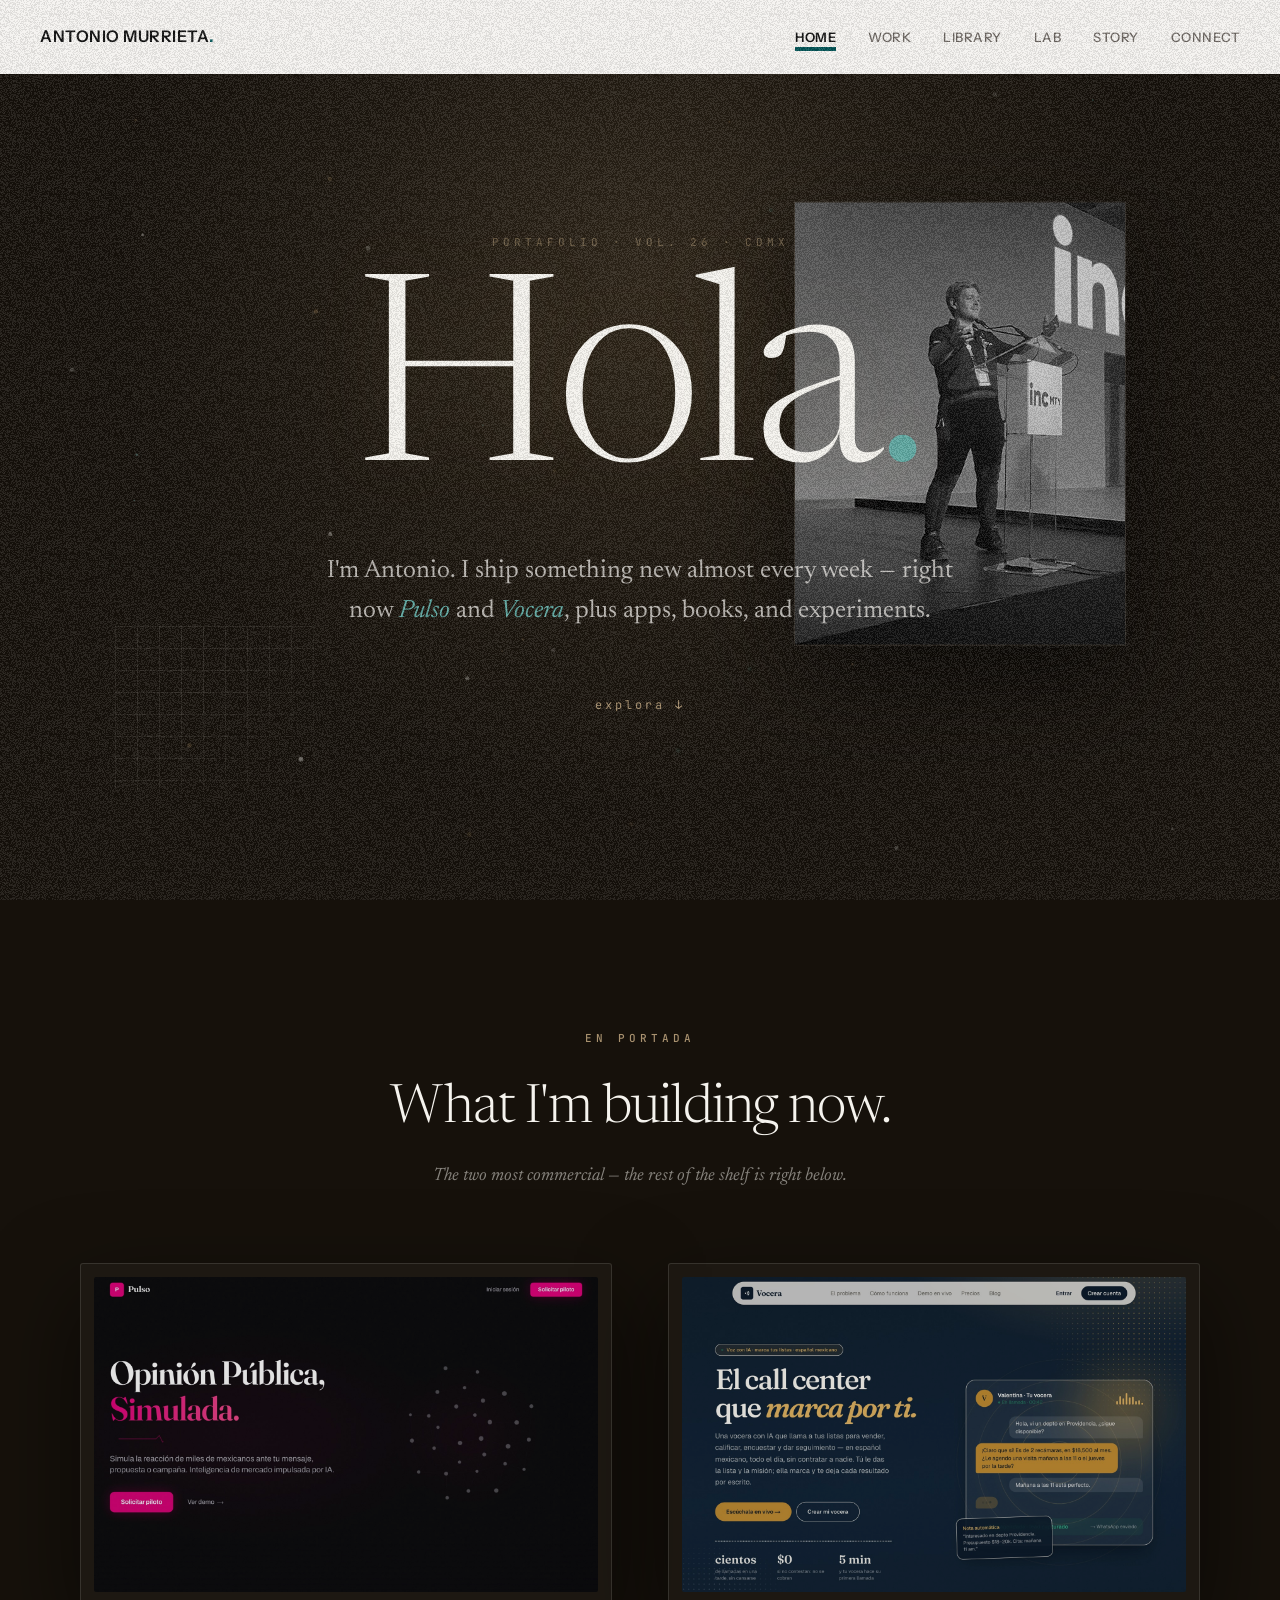
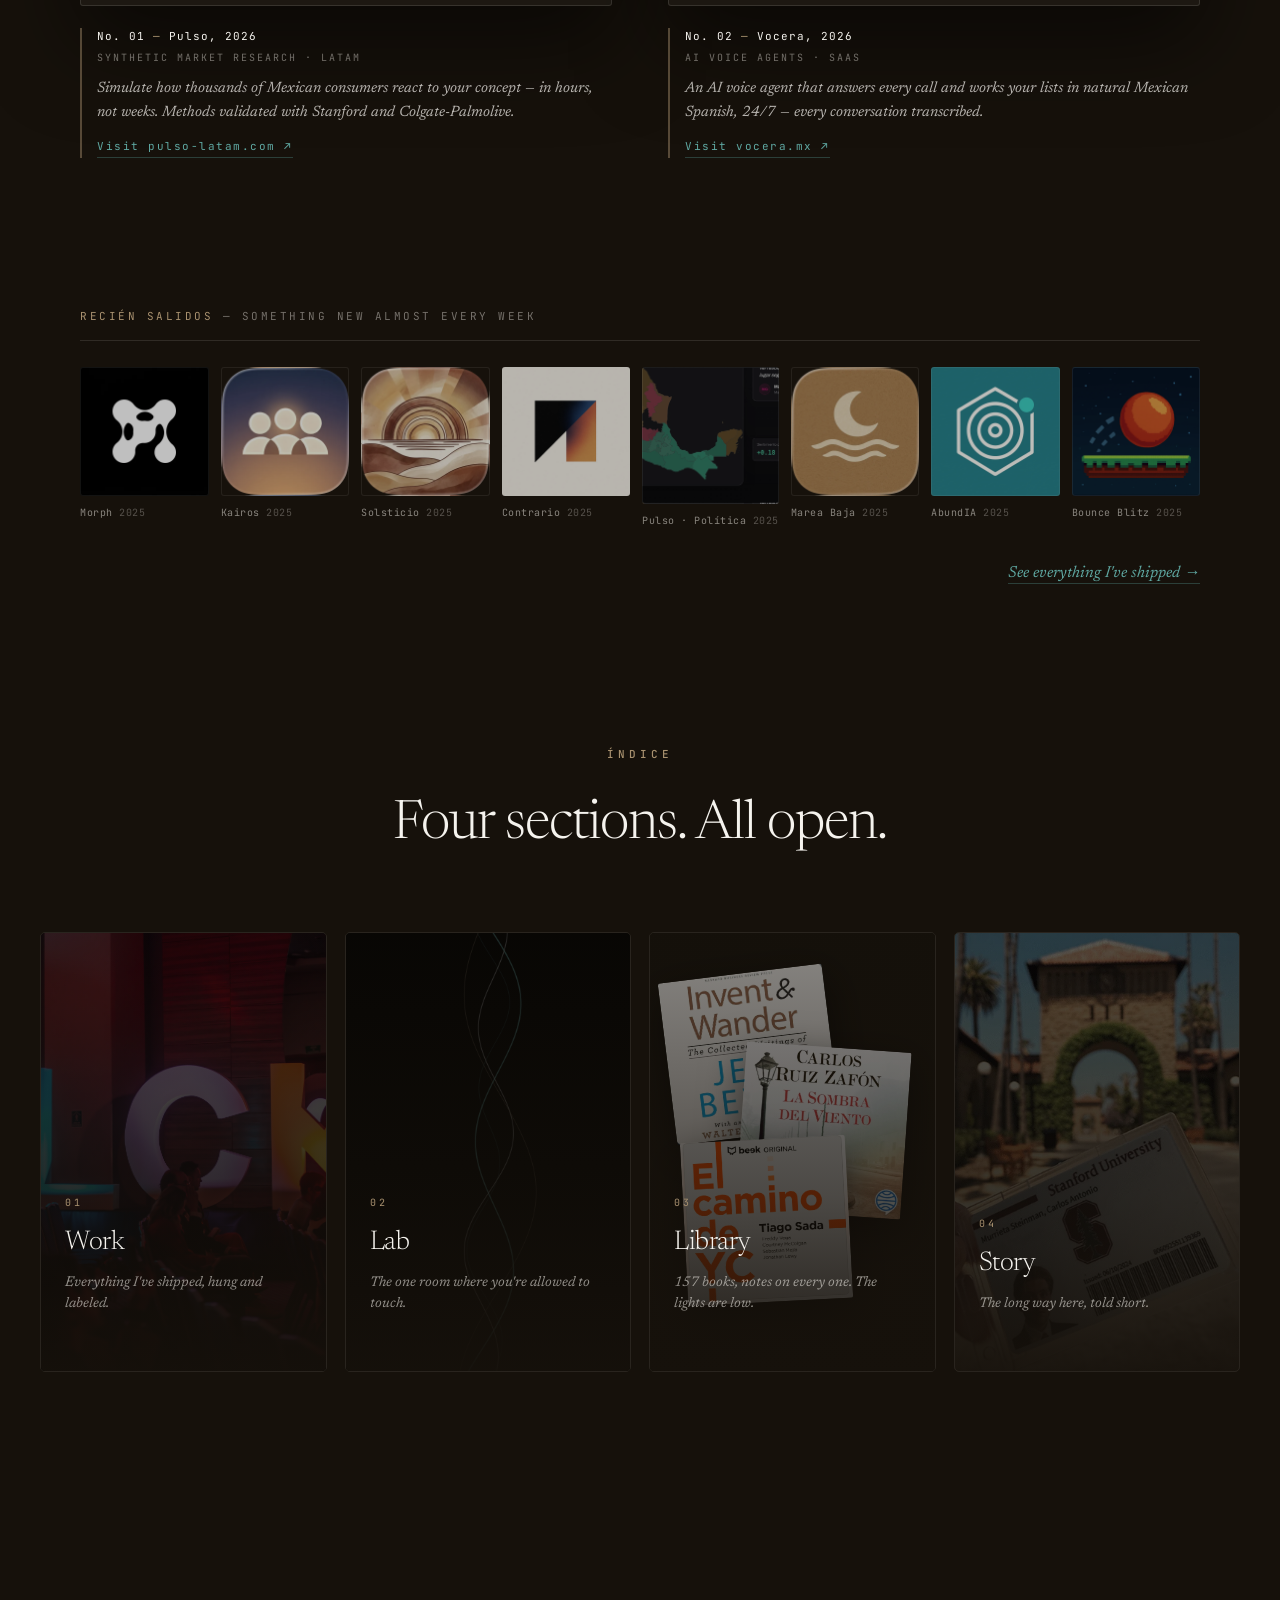
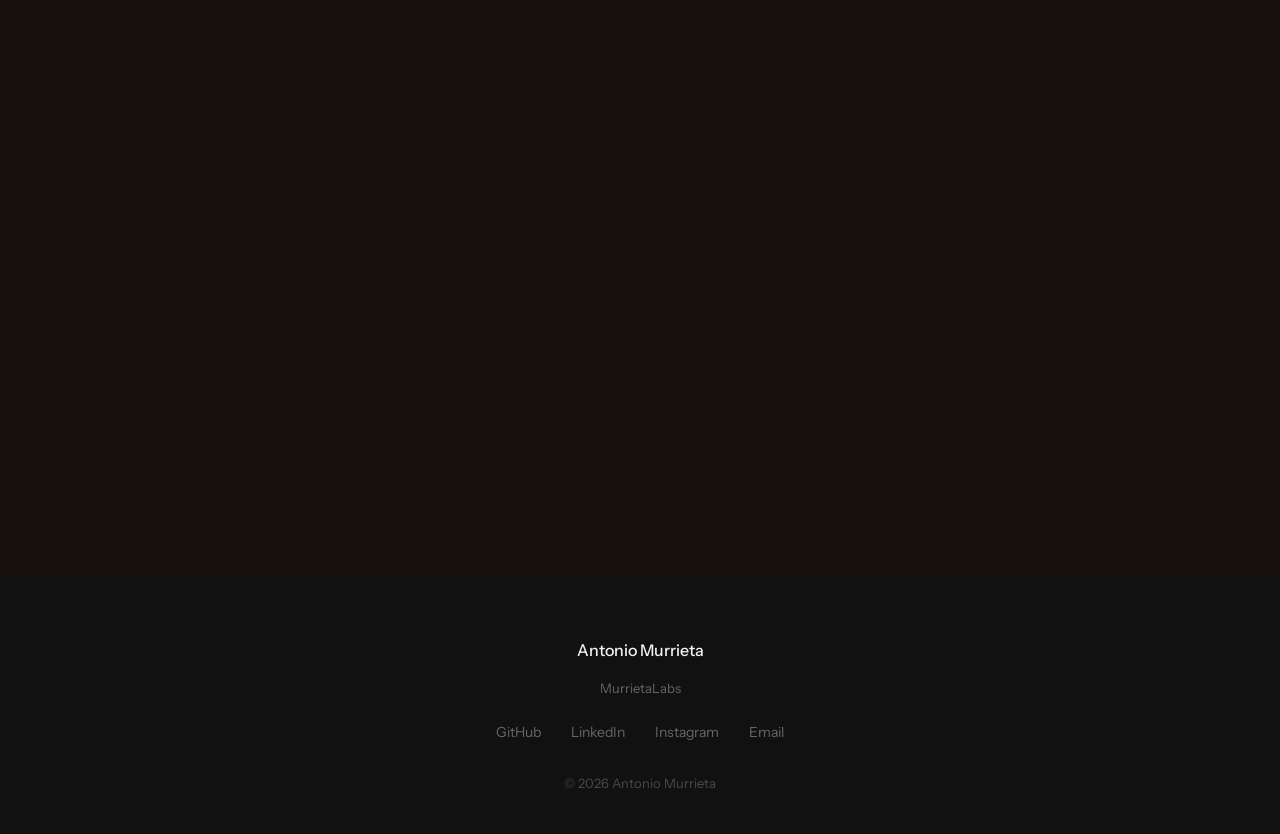
==== commit bcadd853: "feat(index): editorial-print revision — implicit museum, visible shipping cadence Per Antonio's prin" ====
--- a/index.html
+++ b/index.html
@@ -153,7 +153,7 @@
             max-width: 920px;
         }
 
-        .arrival-eyebrow {
+        .arrival-issue {
             font-family: var(--mono);
             font-size: 11px;
             font-weight: 500;
@@ -161,6 +161,45 @@
             letter-spacing: 4px;
             color: var(--lamp-dim);
             margin-bottom: 30px;
+        }
+
+        /* B&W photo block the title overlaps — editorial collage */
+        .arrival-photo {
+            position: absolute;
+            top: 50%;
+            right: clamp(20px, 12vw, 190px);
+            transform: translateY(-56%);
+            width: clamp(200px, 26vw, 340px);
+            z-index: 0;
+            margin: 0;
+        }
+
+        .arrival-photo img {
+            display: block;
+            width: 100%;
+            aspect-ratio: 3 / 4;
+            object-fit: cover;
+            object-position: 30% 25%;
+            filter: grayscale(1) contrast(1.08) brightness(0.82);
+            border: 1px solid rgba(232, 228, 221, 0.14);
+            box-shadow: 0 34px 90px rgba(0, 0, 0, 0.55);
+        }
+
+        /* grid fragment, like a corner of graph paper left on the desk */
+        .arrival-grid {
+            position: absolute;
+            bottom: 12%;
+            left: clamp(12px, 9vw, 150px);
+            width: clamp(140px, 16vw, 230px);
+            height: clamp(110px, 13vw, 190px);
+            z-index: 0;
+            opacity: 0.25;
+            background-image:
+                linear-gradient(rgba(232, 228, 221, 0.35) 1px, transparent 1px),
+                linear-gradient(90deg, rgba(232, 228, 221, 0.35) 1px, transparent 1px);
+            background-size: 22px 22px;
+            mask-image: linear-gradient(135deg, #000 40%, transparent 95%);
+            -webkit-mask-image: linear-gradient(135deg, #000 40%, transparent 95%);
         }
 
         .arrival-title {
@@ -192,20 +231,11 @@
             font-style: italic;
         }
 
-        .arrival-line2 {
-            font-family: var(--serif);
-            font-style: italic;
-            font-size: clamp(16px, 2vw, 19px);
-            color: var(--paper-50);
-            margin-top: 18px;
-        }
-
         .arrival-cue {
             display: inline-block;
             font-family: var(--mono);
-            font-size: 11px;
+            font-size: 12px;
             letter-spacing: 3px;
-            text-transform: uppercase;
             color: var(--lamp);
             margin-top: 64px;
             text-decoration: none;
@@ -356,6 +386,96 @@
         }
 
         .painting:hover .pp-cta {
+            border-bottom-color: var(--teal-bright);
+        }
+
+        /* =============== 2b · RECIÉN SALIDOS (contact sheet) =============== */
+        .releases {
+            padding: 90px 40px 40px;
+        }
+
+        .releases-inner {
+            max-width: 1120px;
+            margin: 0 auto;
+        }
+
+        .releases-head {
+            font-family: var(--mono);
+            font-size: 11px;
+            letter-spacing: 2.5px;
+            text-transform: uppercase;
+            color: rgba(232, 228, 221, 0.45);
+            border-bottom: 1px solid rgba(232, 228, 221, 0.12);
+            padding-bottom: 14px;
+            margin-bottom: 26px;
+        }
+
+        .releases-head span {
+            color: var(--lamp);
+        }
+
+        .releases-strip {
+            display: grid;
+            grid-template-columns: repeat(8, 1fr);
+            gap: 12px;
+        }
+
+        .release {
+            display: block;
+            text-decoration: none;
+        }
+
+        .release-img {
+            aspect-ratio: 1 / 1;
+            background-size: cover;
+            background-position: center;
+            border-radius: 3px;
+            border: 1px solid rgba(232, 228, 221, 0.1);
+            filter: grayscale(0.35) brightness(0.75);
+            transition: filter 0.45s var(--ease-snap), transform 0.45s var(--ease-snap);
+        }
+
+        .release:hover .release-img {
+            filter: grayscale(0) brightness(1);
+            transform: translateY(-4px);
+        }
+
+        .release-name {
+            font-family: var(--mono);
+            font-size: 10px;
+            letter-spacing: 0.5px;
+            color: rgba(232, 228, 221, 0.55);
+            margin-top: 9px;
+            white-space: nowrap;
+            overflow: hidden;
+            text-overflow: ellipsis;
+        }
+
+        .release-name span {
+            color: rgba(232, 228, 221, 0.3);
+        }
+
+        .release:hover .release-name {
+            color: var(--paper);
+        }
+
+        .releases-more {
+            margin-top: 30px;
+            text-align: right;
+        }
+
+        .releases-more a {
+            font-family: var(--serif);
+            font-style: italic;
+            font-size: 16px;
+            color: var(--teal-bright);
+            text-decoration: none;
+            border-bottom: 1px solid rgba(95, 168, 162, 0.3);
+            padding-bottom: 2px;
+            transition: border-color 0.3s var(--ease-snap);
+        }
+
+        .releases-more a:hover {
             border-bottom-color: var(--teal-bright);
         }
 
@@ -611,9 +731,26 @@
             .door { height: 360px; }
         }
 
+        @media (max-width: 1000px) {
+            .releases-strip { grid-template-columns: repeat(4, 1fr); }
+        }
+
         @media (max-width: 768px) {
             .arrival { padding: 120px 20px 70px; }
             .arrival-title { letter-spacing: -3px; }
+            .arrival-photo {
+                position: relative;
+                top: auto;
+                right: auto;
+                transform: none;
+                width: 180px;
+                margin: 0 auto 30px;
+            }
+            .arrival-grid { display: none; }
+            .releases { padding: 60px 20px 20px; }
+            .releases-strip { grid-template-columns: repeat(4, 1fr); gap: 8px; }
+            .release-name { font-size: 9px; }
+            .releases-more { text-align: center; }
 
             .showing { padding: 80px 20px 40px; }
             .paintings { grid-template-columns: 1fr; gap: 60px; }
@@ -658,24 +795,27 @@
         </div>
     </nav>
 
-    <!-- 1 · The Arrival -->
+    <!-- 1 · The Cover -->
     <section class="arrival">
         <canvas id="embers" aria-hidden="true"></canvas>
+        <div class="arrival-grid" aria-hidden="true"></div>
+        <figure class="arrival-photo" aria-hidden="true">
+            <img src="assets/Story_Photos/inc_2.webp" alt="">
+        </figure>
         <div class="arrival-content">
-            <p class="arrival-eyebrow">Antonio Murrieta &middot; Builder &middot; Mexico City</p>
+            <p class="arrival-issue">Portafolio &middot; Vol. 26 &middot; CDMX</p>
             <h1 class="arrival-title" id="arrivalTitle"><span class="hero-word">Hola</span><span class="dot">.</span></h1>
-            <p class="arrival-sub">I'm Antonio. I build companies, apps &amp; books &mdash; right now, <a href="https://pulso-latam.com" target="_blank" rel="noopener" class="tl" style="text-decoration:none;">Pulso</a> and <a href="https://vocera.mx" target="_blank" rel="noopener" class="tl" style="text-decoration:none;">Vocera</a>.</p>
-            <p class="arrival-line2">Welcome to the museum I live in. The lights are on for you.</p>
-            <a class="arrival-cue" href="#now-showing">El museo est&aacute; abierto &darr;</a>
+            <p class="arrival-sub">I'm Antonio. I ship something new almost every week &mdash; right now <a href="https://pulso-latam.com" target="_blank" rel="noopener" class="tl" style="text-decoration:none;">Pulso</a> and <a href="https://vocera.mx" target="_blank" rel="noopener" class="tl" style="text-decoration:none;">Vocera</a>, plus apps, books, and experiments.</p>
+            <a class="arrival-cue" href="#now-showing">explora &darr;</a>
         </div>
     </section>
 
     <!-- 2 · Now Showing -->
     <section class="showing" id="now-showing">
         <div class="showing-inner">
-            <p class="night-eyebrow reveal">Now Showing</p>
-            <h2 class="showing-title reveal">Two companies, still wet paint.</h2>
-            <p class="showing-note reveal">What I'm building right now, in the open.</p>
+            <p class="night-eyebrow reveal">En portada</p>
+            <h2 class="showing-title reveal">What I'm building now.</h2>
+            <p class="showing-note reveal">The two most commercial &mdash; the rest of the shelf is right below.</p>
 
             <div class="paintings reveal-stagger">
                 <a href="https://pulso-latam.com" target="_blank" rel="noopener" class="painting reveal">
@@ -705,19 +845,61 @@
         </div>
     </section>
 
+    <!-- 2b · Recién salidos -->
+    <section class="releases">
+        <div class="releases-inner">
+            <p class="releases-head reveal"><span>Reci&eacute;n salidos</span> &mdash; something new almost every week</p>
+            <div class="releases-strip reveal-stagger">
+                <a href="work.html#morph" class="release reveal">
+                    <div class="release-img" style="background-image: url('assets/Work_Covers/Morph.webp')"></div>
+                    <p class="release-name">Morph <span>2025</span></p>
+                </a>
+                <a href="work.html#kairos" class="release reveal">
+                    <div class="release-img" style="background-image: url('assets/Work_Covers/Kairos.webp')"></div>
+                    <p class="release-name">Kairos <span>2025</span></p>
+                </a>
+                <a href="work.html" class="release reveal">
+                    <div class="release-img" style="background-image: url('assets/Work_Covers/Solsticio.webp')"></div>
+                    <p class="release-name">Solsticio <span>2025</span></p>
+                </a>
+                <a href="work.html#contrario" class="release reveal">
+                    <div class="release-img" style="background-image: url('assets/Work_Covers/Contrario.webp')"></div>
+                    <p class="release-name">Contrario <span>2025</span></p>
+                </a>
+                <a href="work.html" class="release reveal">
+                    <div class="release-img" style="background-image: url('assets/Work_Covers/Pulso_Politica.jpg')"></div>
+                    <p class="release-name">Pulso &middot; Pol&iacute;tica <span>2025</span></p>
+                </a>
+                <a href="work.html" class="release reveal">
+                    <div class="release-img" style="background-image: url('assets/Work_Covers/Marea_Baja.webp')"></div>
+                    <p class="release-name">Marea Baja <span>2025</span></p>
+                </a>
+                <a href="work.html#abundia" class="release reveal">
+                    <div class="release-img" style="background-image: url('assets/Work_Covers/Abundia.webp')"></div>
+                    <p class="release-name">AbundIA <span>2025</span></p>
+                </a>
+                <a href="work.html" class="release reveal">
+                    <div class="release-img" style="background-image: url('assets/Work_Covers/Bounce_Blitz.webp')"></div>
+                    <p class="release-name">Bounce Blitz <span>2025</span></p>
+                </a>
+            </div>
+            <p class="releases-more reveal"><a href="work.html">See everything I've shipped &rarr;</a></p>
+        </div>
+    </section>
+
     <!-- 3 · The Corridor -->
     <section class="corridor">
         <div class="corridor-inner">
-            <p class="night-eyebrow reveal">The Rooms</p>
-            <h2 class="showing-title reveal">Pick a door.</h2>
+            <p class="night-eyebrow reveal">&Iacute;ndice</p>
+            <h2 class="showing-title reveal">Four sections. All open.</h2>
 
             <div class="doors reveal-stagger">
                 <a href="work.html" class="door reveal">
                     <div class="door-bg" style="background-image: url('assets/Work_Covers/LCK-1.webp')"></div>
                     <div class="door-scrim"></div>
                     <div class="door-label">
-                        <p class="door-no">Room 01</p>
-                        <p class="door-name">The Galleries</p>
+                        <p class="door-no">01</p>
+                        <p class="door-name">Work</p>
                         <p class="door-lure">Everything I've shipped, hung and labeled.</p>
                         <span class="door-cta">Enter &rarr;</span>
                     </div>
@@ -727,8 +909,8 @@
                     <div class="door-bg"><canvas id="doorWaves" width="400" height="620"></canvas></div>
                     <div class="door-scrim"></div>
                     <div class="door-label">
-                        <p class="door-no">Room 02</p>
-                        <p class="door-name">The Workshop</p>
+                        <p class="door-no">02</p>
+                        <p class="door-name">Lab</p>
                         <p class="door-lure">The one room where you're allowed to touch.</p>
                         <span class="door-cta">Enter &rarr;</span>
                     </div>
@@ -742,8 +924,8 @@
                     </div>
                     <div class="door-scrim"></div>
                     <div class="door-label">
-                        <p class="door-no">Room 03</p>
-                        <p class="door-name">The Reading Room</p>
+                        <p class="door-no">03</p>
+                        <p class="door-name">Library</p>
                         <p class="door-lure">157 books, notes on every one. The lights are low.</p>
                         <span class="door-cta">Enter &rarr;</span>
                     </div>
@@ -753,8 +935,8 @@
                     <div class="door-bg" style="background-image: url('assets/Story_Photos/stanford_1.webp')"></div>
                     <div class="door-scrim"></div>
                     <div class="door-label">
-                        <p class="door-no">Room 04</p>
-                        <p class="door-name">The Study</p>
+                        <p class="door-no">04</p>
+                        <p class="door-name">Story</p>
                         <p class="door-lure">The long way here, told short.</p>
                         <span class="door-cta">Enter &rarr;</span>
                     </div>
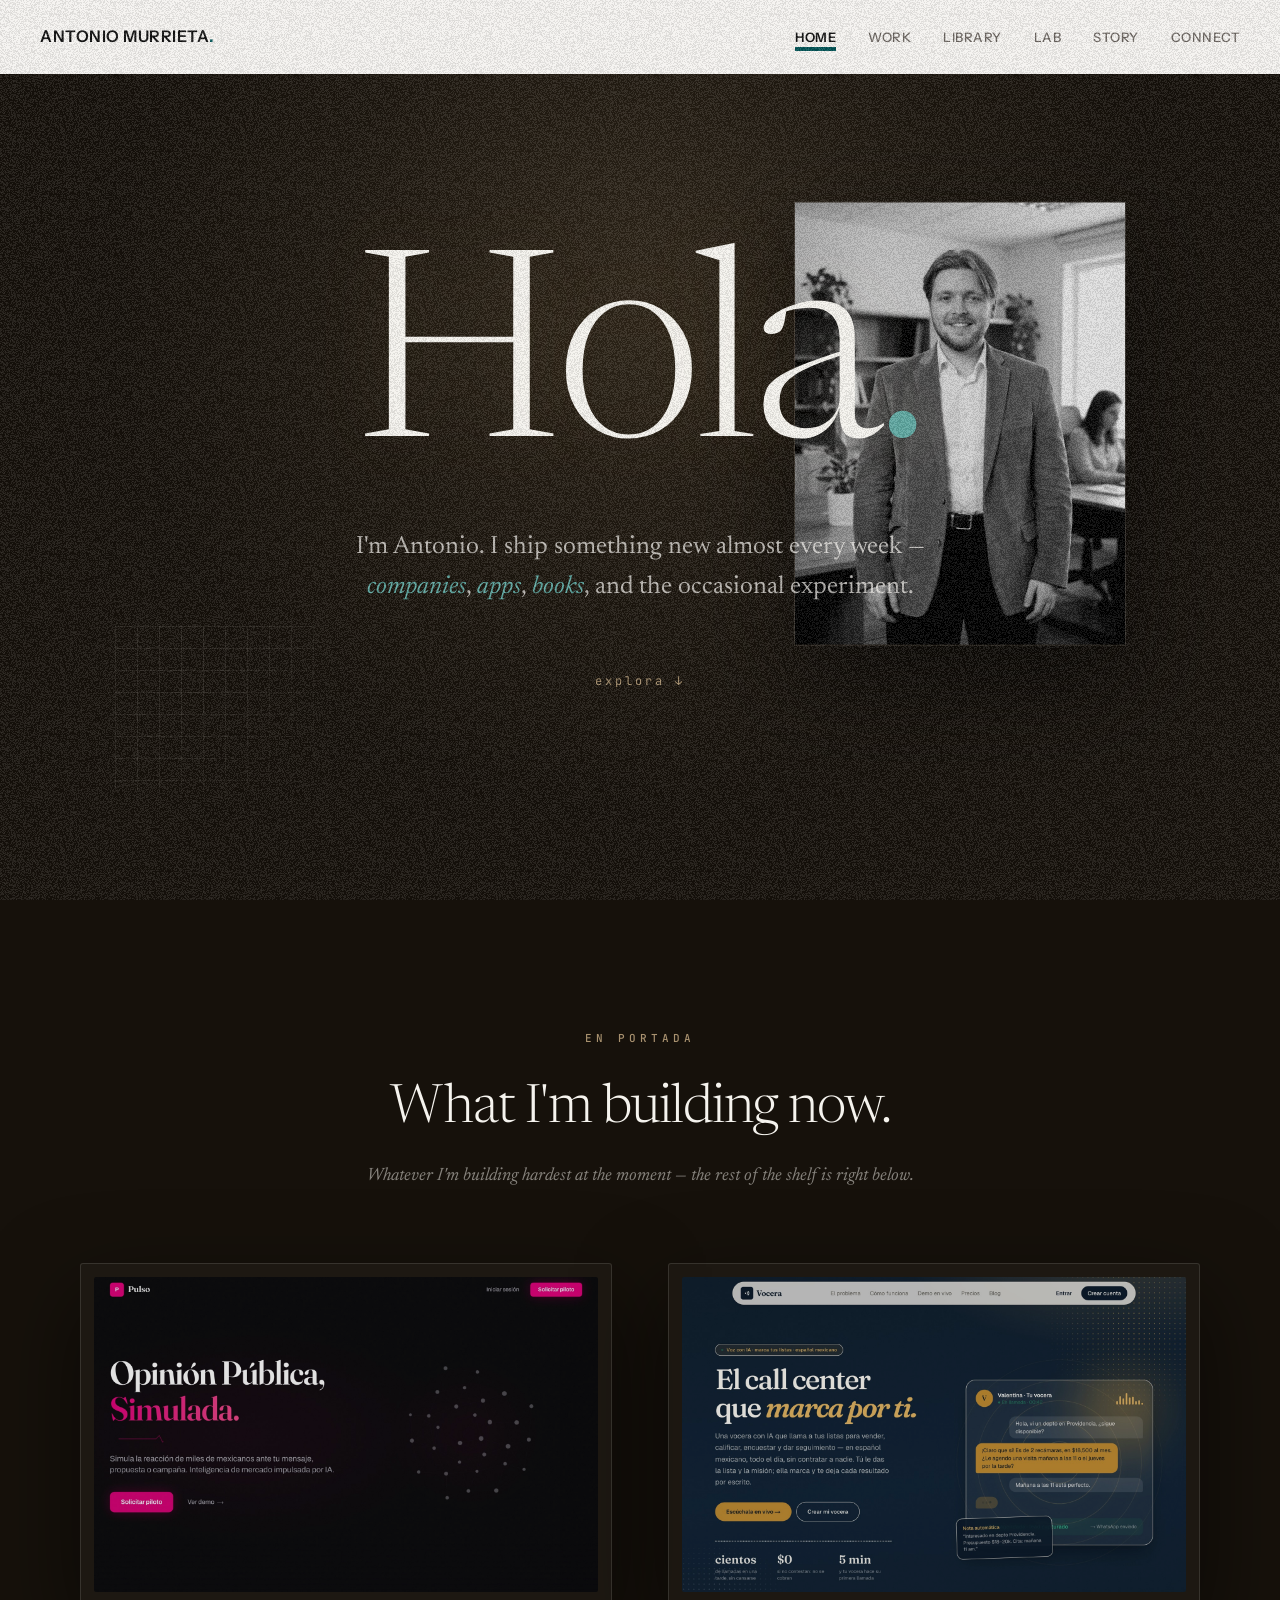
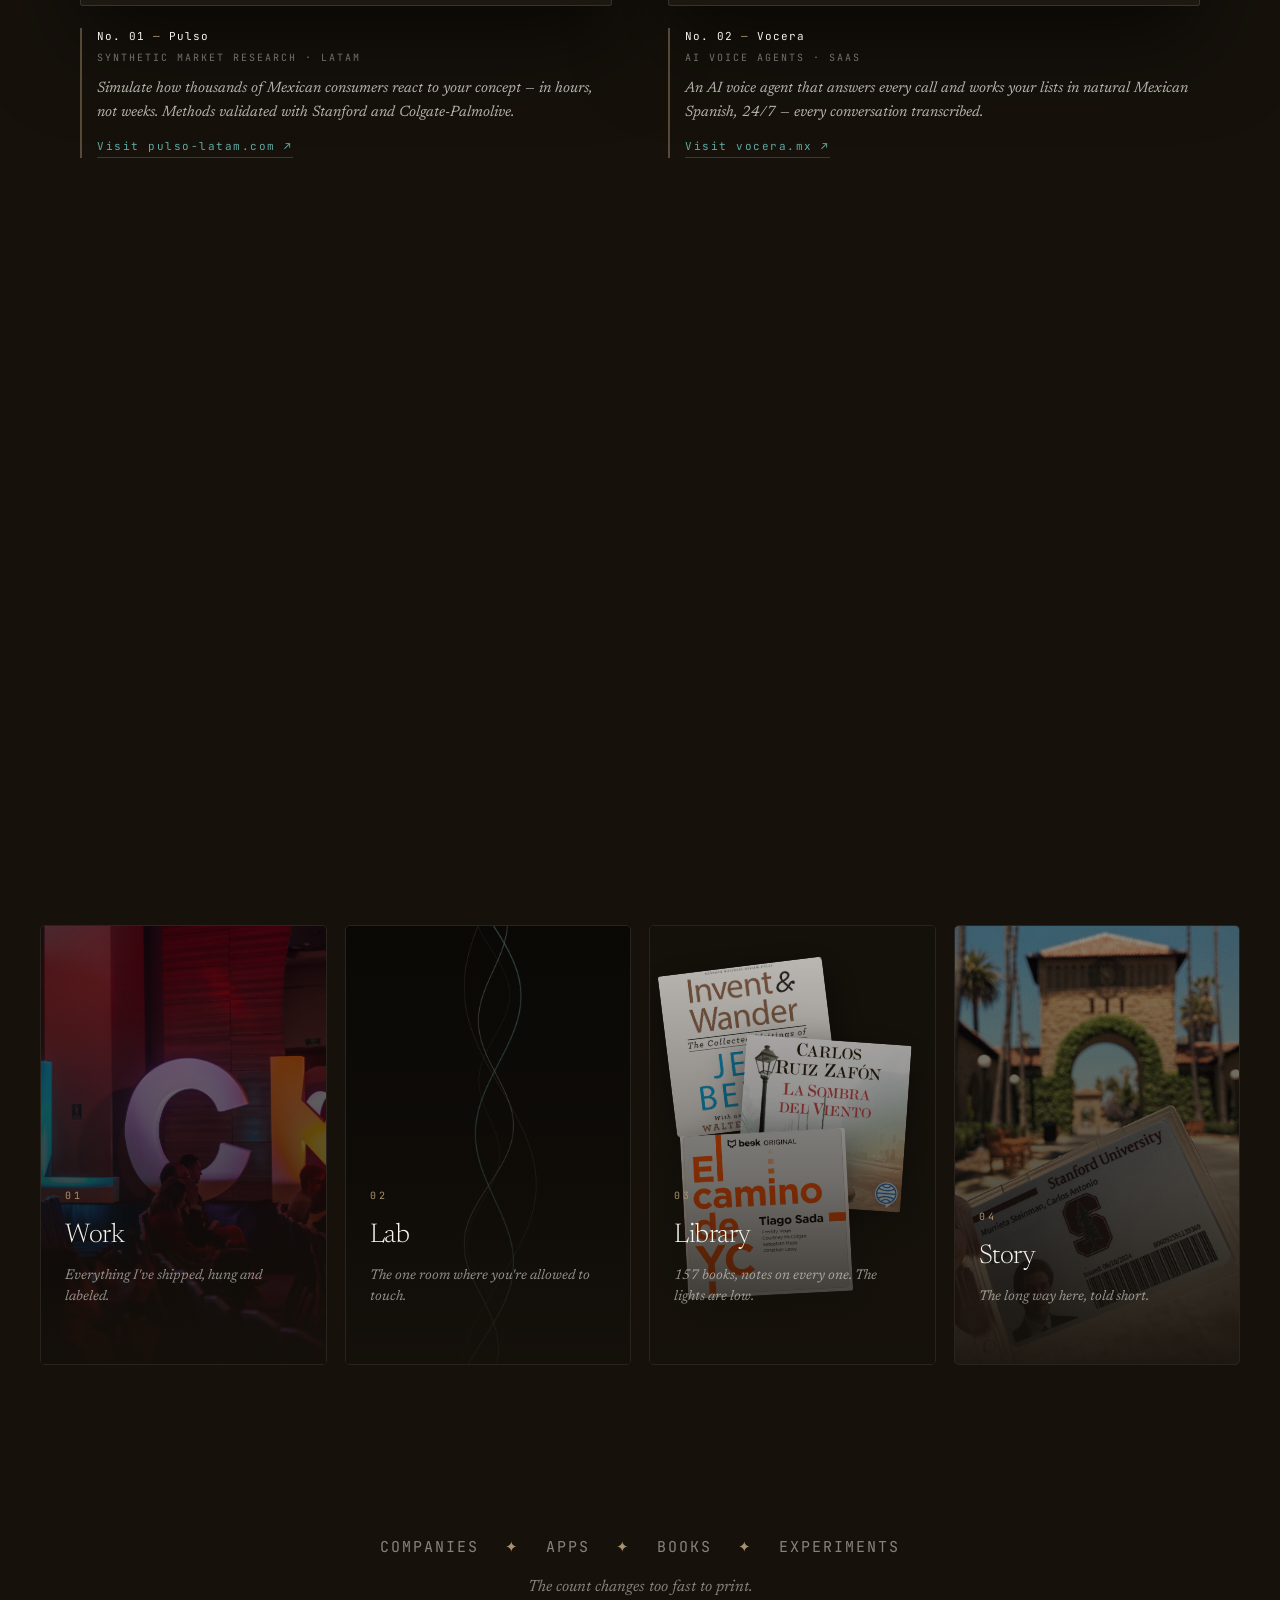
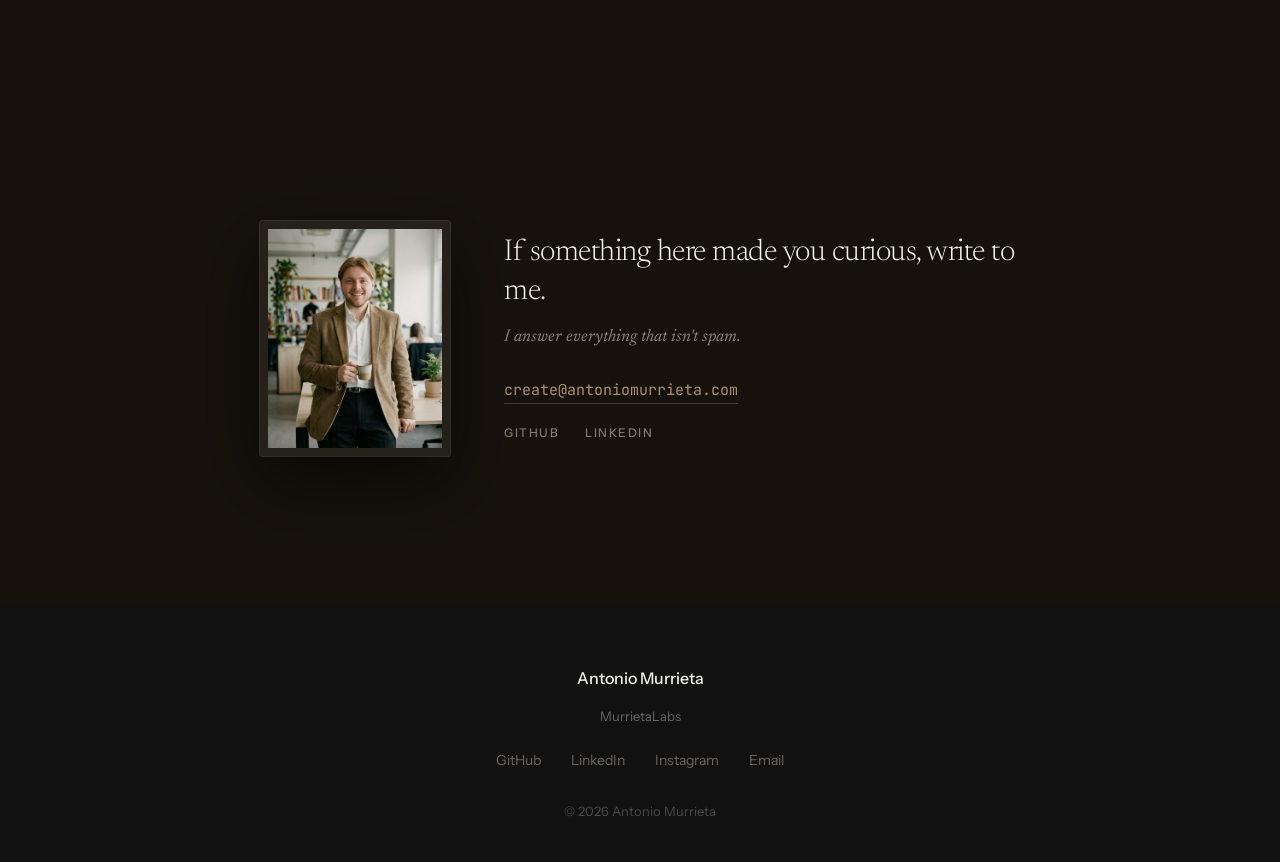
==== commit 1e623b99: "feat: timeless copy + new portraits on index; night editorial redesign of Work and Connect Index: dr" ====
--- a/index.html
+++ b/index.html
@@ -153,16 +153,6 @@
             max-width: 920px;
         }
 
-        .arrival-issue {
-            font-family: var(--mono);
-            font-size: 11px;
-            font-weight: 500;
-            text-transform: uppercase;
-            letter-spacing: 4px;
-            color: var(--lamp-dim);
-            margin-bottom: 30px;
-        }
-
         /* B&W photo block the title overlaps — editorial collage */
         .arrival-photo {
             position: absolute;
@@ -179,8 +169,8 @@
             width: 100%;
             aspect-ratio: 3 / 4;
             object-fit: cover;
-            object-position: 30% 25%;
-            filter: grayscale(1) contrast(1.08) brightness(0.82);
+            object-position: 50% 18%;
+            filter: grayscale(1) contrast(1.1) brightness(0.88);
             border: 1px solid rgba(232, 228, 221, 0.14);
             box-shadow: 0 34px 90px rgba(0, 0, 0, 0.55);
         }
@@ -429,7 +419,7 @@
             aspect-ratio: 1 / 1;
             background-size: cover;
             background-position: center;
-            border-radius: 3px;
+            border-radius: 22.37%;
             border: 1px solid rgba(232, 228, 221, 0.1);
             filter: grayscale(0.35) brightness(0.75);
             transition: filter 0.45s var(--ease-snap), transform 0.45s var(--ease-snap);
@@ -516,13 +506,13 @@
             inset: 0;
             background-size: cover;
             background-position: center;
-            filter: brightness(0.38) saturate(0.8);
+            filter: brightness(0.58) saturate(0.9);
             transform: scale(1.02);
             transition: filter 0.6s var(--ease-overlay), transform 0.9s var(--ease-overlay);
         }
 
         .door:hover .door-bg {
-            filter: brightness(0.62) saturate(0.95);
+            filter: brightness(0.88) saturate(1);
             transform: scale(1.07);
         }
 
@@ -544,7 +534,7 @@
             width: 58%;
             border-radius: 2px;
             box-shadow: 0 14px 40px rgba(0, 0, 0, 0.6);
-            filter: brightness(0.62);
+            filter: brightness(0.82);
             transition: filter 0.6s var(--ease-overlay);
         }
 
@@ -559,7 +549,7 @@
         .door-scrim {
             position: absolute;
             inset: 0;
-            background: linear-gradient(180deg, rgba(22, 17, 11, 0.12) 0%, rgba(22, 17, 11, 0.55) 60%, rgba(22, 17, 11, 0.92) 100%);
+            background: linear-gradient(180deg, rgba(22, 17, 11, 0.05) 0%, rgba(22, 17, 11, 0.45) 58%, rgba(22, 17, 11, 0.9) 100%);
         }
 
         .door-label {
@@ -644,6 +634,14 @@
             margin: 0 clamp(10px, 2.5vw, 26px);
         }
 
+        .ledger-sub {
+            font-family: var(--serif);
+            font-style: italic;
+            font-size: 16px;
+            color: var(--paper-50);
+            margin-top: 16px;
+        }
+
         /* =============== 5 · THE GUESTBOOK =============== */
         .visit {
             padding: 110px 40px 150px;
@@ -661,7 +659,7 @@
             width: 190px;
             height: 235px;
             object-fit: cover;
-            object-position: 26% 30%;
+            object-position: 50% 22%;
             flex-shrink: 0;
             border: 8px solid rgba(245, 243, 238, 0.07);
             outline: 1px solid rgba(232, 228, 221, 0.16);
@@ -758,7 +756,7 @@
             .corridor { padding: 80px 20px 30px; }
             .doors { gap: 14px; margin-top: 48px; }
             .door { height: 300px; }
-            .door-books img { width: 50%; filter: brightness(0.5); }
+            .door-books img { width: 50%; filter: brightness(0.72); }
             .door-label { padding: 18px 16px; }
             .door-name { font-size: 21px; }
             .door-lure { font-size: 13px; }
@@ -800,12 +798,11 @@
         <canvas id="embers" aria-hidden="true"></canvas>
         <div class="arrival-grid" aria-hidden="true"></div>
         <figure class="arrival-photo" aria-hidden="true">
-            <img src="assets/Story_Photos/inc_2.webp" alt="">
+            <img src="assets/Story_Photos/portrait_office.jpg" alt="">
         </figure>
         <div class="arrival-content">
-            <p class="arrival-issue">Portafolio &middot; Vol. 26 &middot; CDMX</p>
             <h1 class="arrival-title" id="arrivalTitle"><span class="hero-word">Hola</span><span class="dot">.</span></h1>
-            <p class="arrival-sub">I'm Antonio. I ship something new almost every week &mdash; right now <a href="https://pulso-latam.com" target="_blank" rel="noopener" class="tl" style="text-decoration:none;">Pulso</a> and <a href="https://vocera.mx" target="_blank" rel="noopener" class="tl" style="text-decoration:none;">Vocera</a>, plus apps, books, and experiments.</p>
+            <p class="arrival-sub">I'm Antonio. I ship something new almost every week &mdash; <span class="tl">companies</span>, <span class="tl">apps</span>, <span class="tl">books</span>, and the occasional experiment.</p>
             <a class="arrival-cue" href="#now-showing">explora &darr;</a>
         </div>
     </section>
@@ -815,7 +812,7 @@
         <div class="showing-inner">
             <p class="night-eyebrow reveal">En portada</p>
             <h2 class="showing-title reveal">What I'm building now.</h2>
-            <p class="showing-note reveal">The two most commercial &mdash; the rest of the shelf is right below.</p>
+            <p class="showing-note reveal">Whatever I'm building hardest at the moment &mdash; the rest of the shelf is right below.</p>
 
             <div class="paintings reveal-stagger">
                 <a href="https://pulso-latam.com" target="_blank" rel="noopener" class="painting reveal">
@@ -823,7 +820,7 @@
                         <div class="painting-img" style="background-image: url('assets/Work_Covers/Pulso.jpg')"></div>
                     </div>
                     <div class="painting-plaque">
-                        <p class="pp-id">No. 01 <span class="accent">&mdash;</span> Pulso, 2026</p>
+                        <p class="pp-id">No. 01 <span class="accent">&mdash;</span> Pulso</p>
                         <p class="pp-medium">Synthetic market research &middot; LATAM</p>
                         <p class="pp-note">Simulate how thousands of Mexican consumers react to your concept &mdash; in hours, not weeks. Methods validated with Stanford and Colgate-Palmolive.</p>
                         <span class="pp-cta">Visit pulso-latam.com &#8599;</span>
@@ -835,7 +832,7 @@
                         <div class="painting-img" style="background-image: url('assets/Work_Covers/Vocera.jpg')"></div>
                     </div>
                     <div class="painting-plaque">
-                        <p class="pp-id">No. 02 <span class="accent">&mdash;</span> Vocera, 2026</p>
+                        <p class="pp-id">No. 02 <span class="accent">&mdash;</span> Vocera</p>
                         <p class="pp-medium">AI voice agents &middot; SaaS</p>
                         <p class="pp-note">An AI voice agent that answers every call and works your lists in natural Mexican Spanish, 24/7 &mdash; every conversation transcribed.</p>
                         <span class="pp-cta">Visit vocera.mx &#8599;</span>
@@ -852,35 +849,35 @@
             <div class="releases-strip reveal-stagger">
                 <a href="work.html#morph" class="release reveal">
                     <div class="release-img" style="background-image: url('assets/Work_Covers/Morph.webp')"></div>
-                    <p class="release-name">Morph <span>2025</span></p>
+                    <p class="release-name">Morph</p>
                 </a>
                 <a href="work.html#kairos" class="release reveal">
                     <div class="release-img" style="background-image: url('assets/Work_Covers/Kairos.webp')"></div>
-                    <p class="release-name">Kairos <span>2025</span></p>
+                    <p class="release-name">Kairos</p>
                 </a>
                 <a href="work.html" class="release reveal">
                     <div class="release-img" style="background-image: url('assets/Work_Covers/Solsticio.webp')"></div>
-                    <p class="release-name">Solsticio <span>2025</span></p>
+                    <p class="release-name">Solsticio</p>
                 </a>
                 <a href="work.html#contrario" class="release reveal">
                     <div class="release-img" style="background-image: url('assets/Work_Covers/Contrario.webp')"></div>
-                    <p class="release-name">Contrario <span>2025</span></p>
+                    <p class="release-name">Contrario</p>
                 </a>
                 <a href="work.html" class="release reveal">
                     <div class="release-img" style="background-image: url('assets/Work_Covers/Pulso_Politica.jpg')"></div>
-                    <p class="release-name">Pulso &middot; Pol&iacute;tica <span>2025</span></p>
+                    <p class="release-name">Pulso &middot; Pol&iacute;tica</p>
                 </a>
                 <a href="work.html" class="release reveal">
                     <div class="release-img" style="background-image: url('assets/Work_Covers/Marea_Baja.webp')"></div>
-                    <p class="release-name">Marea Baja <span>2025</span></p>
+                    <p class="release-name">Marea Baja</p>
                 </a>
                 <a href="work.html#abundia" class="release reveal">
                     <div class="release-img" style="background-image: url('assets/Work_Covers/Abundia.webp')"></div>
-                    <p class="release-name">AbundIA <span>2025</span></p>
+                    <p class="release-name">AbundIA</p>
                 </a>
                 <a href="work.html" class="release reveal">
                     <div class="release-img" style="background-image: url('assets/Work_Covers/Bounce_Blitz.webp')"></div>
-                    <p class="release-name">Bounce Blitz <span>2025</span></p>
+                    <p class="release-name">Bounce Blitz</p>
                 </a>
             </div>
             <p class="releases-more reveal"><a href="work.html">See everything I've shipped &rarr;</a></p>
@@ -947,13 +944,14 @@
 
     <!-- 4 · The Ledger -->
     <section class="ledger">
-        <p class="ledger-line reveal"><span class="num">16+</span> apps shipped<span class="sep">&#10022;</span><span class="num">2</span> AI products<span class="sep">&#10022;</span><span class="num">3</span> books published<span class="sep">&#10022;</span><span class="num">157</span> books read</p>
+        <p class="ledger-line reveal">companies<span class="sep">&#10022;</span>apps<span class="sep">&#10022;</span>books<span class="sep">&#10022;</span>experiments</p>
+        <p class="ledger-sub reveal">The count changes too fast to print.</p>
     </section>
 
     <!-- 5 · The Guestbook -->
     <section class="visit">
         <div class="visit-inner reveal">
-            <img class="visit-portrait" src="assets/Story_Photos/inc_2.webp" alt="Antonio Murrieta speaking on stage">
+            <img class="visit-portrait" src="assets/Story_Photos/portrait_coffee.jpg" alt="Antonio Murrieta">
             <div>
                 <p class="visit-line">If something here made you curious, write to me.</p>
                 <p class="visit-sub">I answer everything that isn't spam.</p>
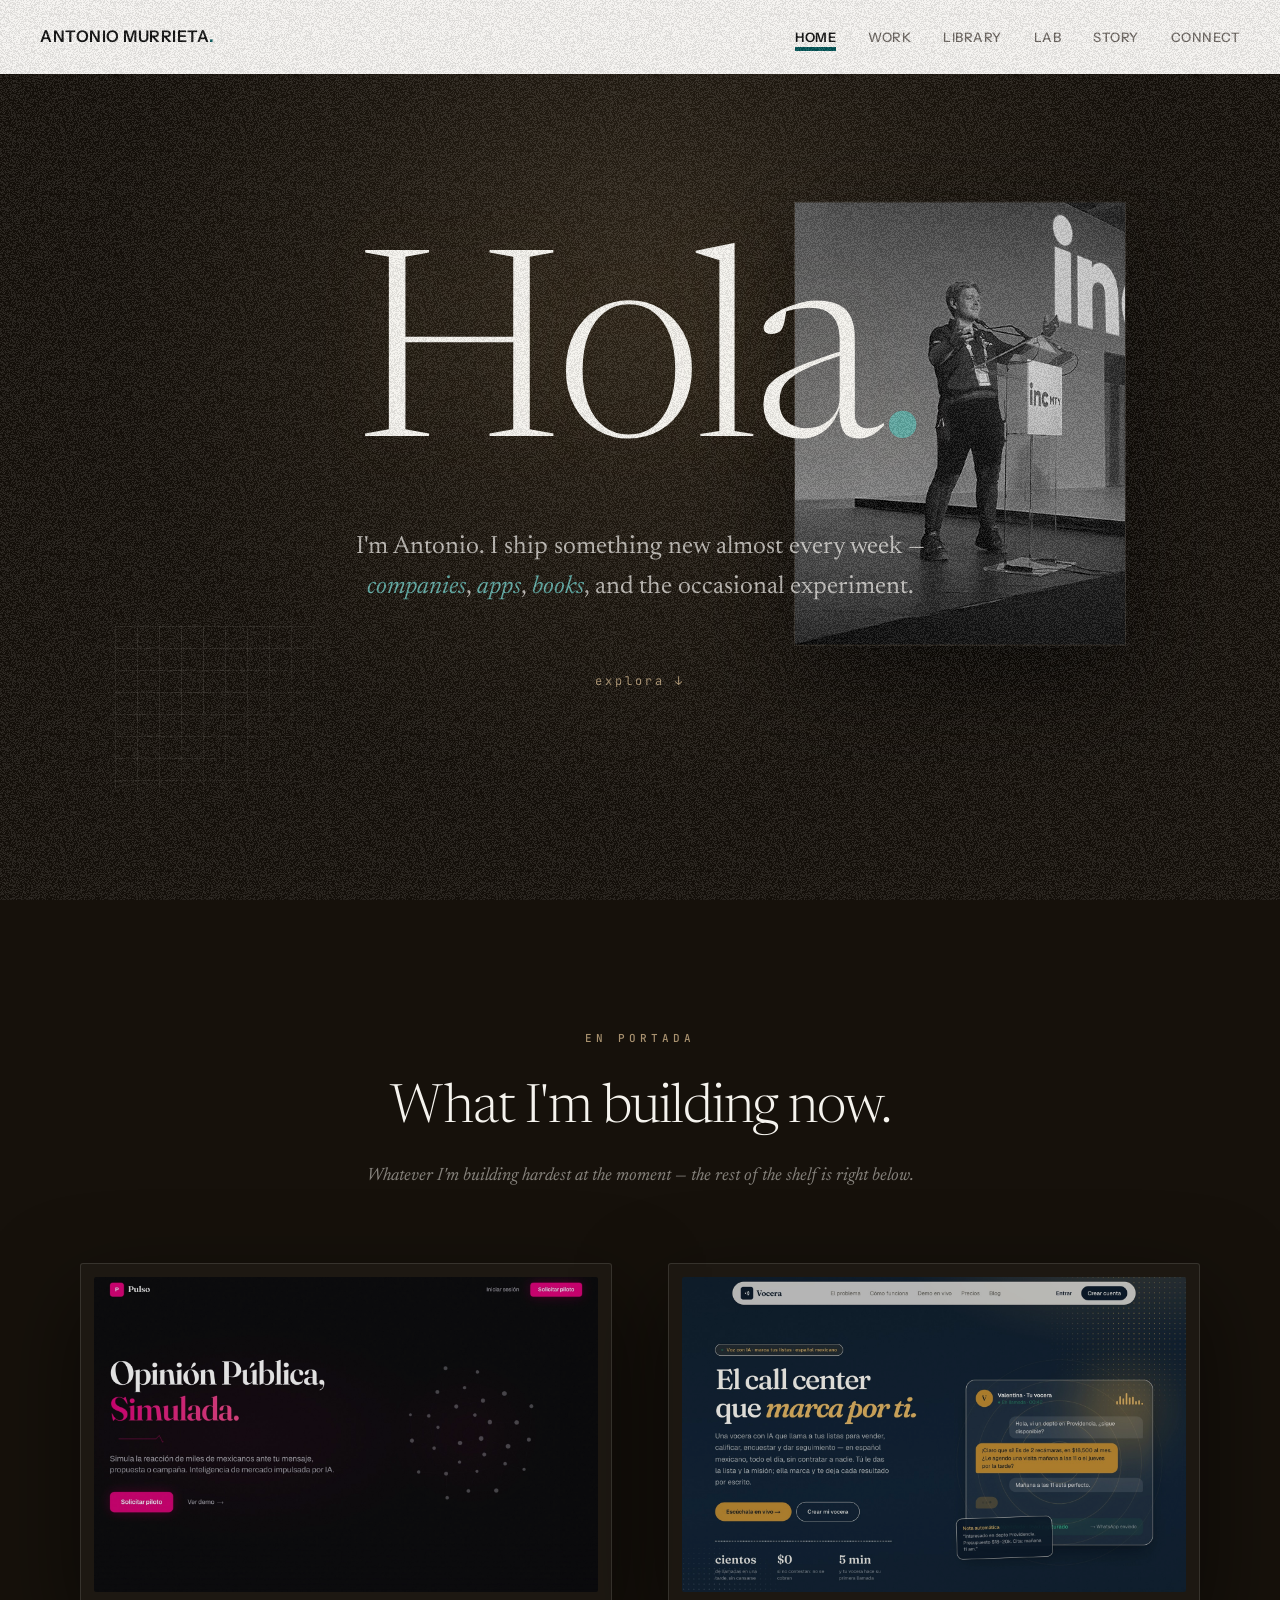
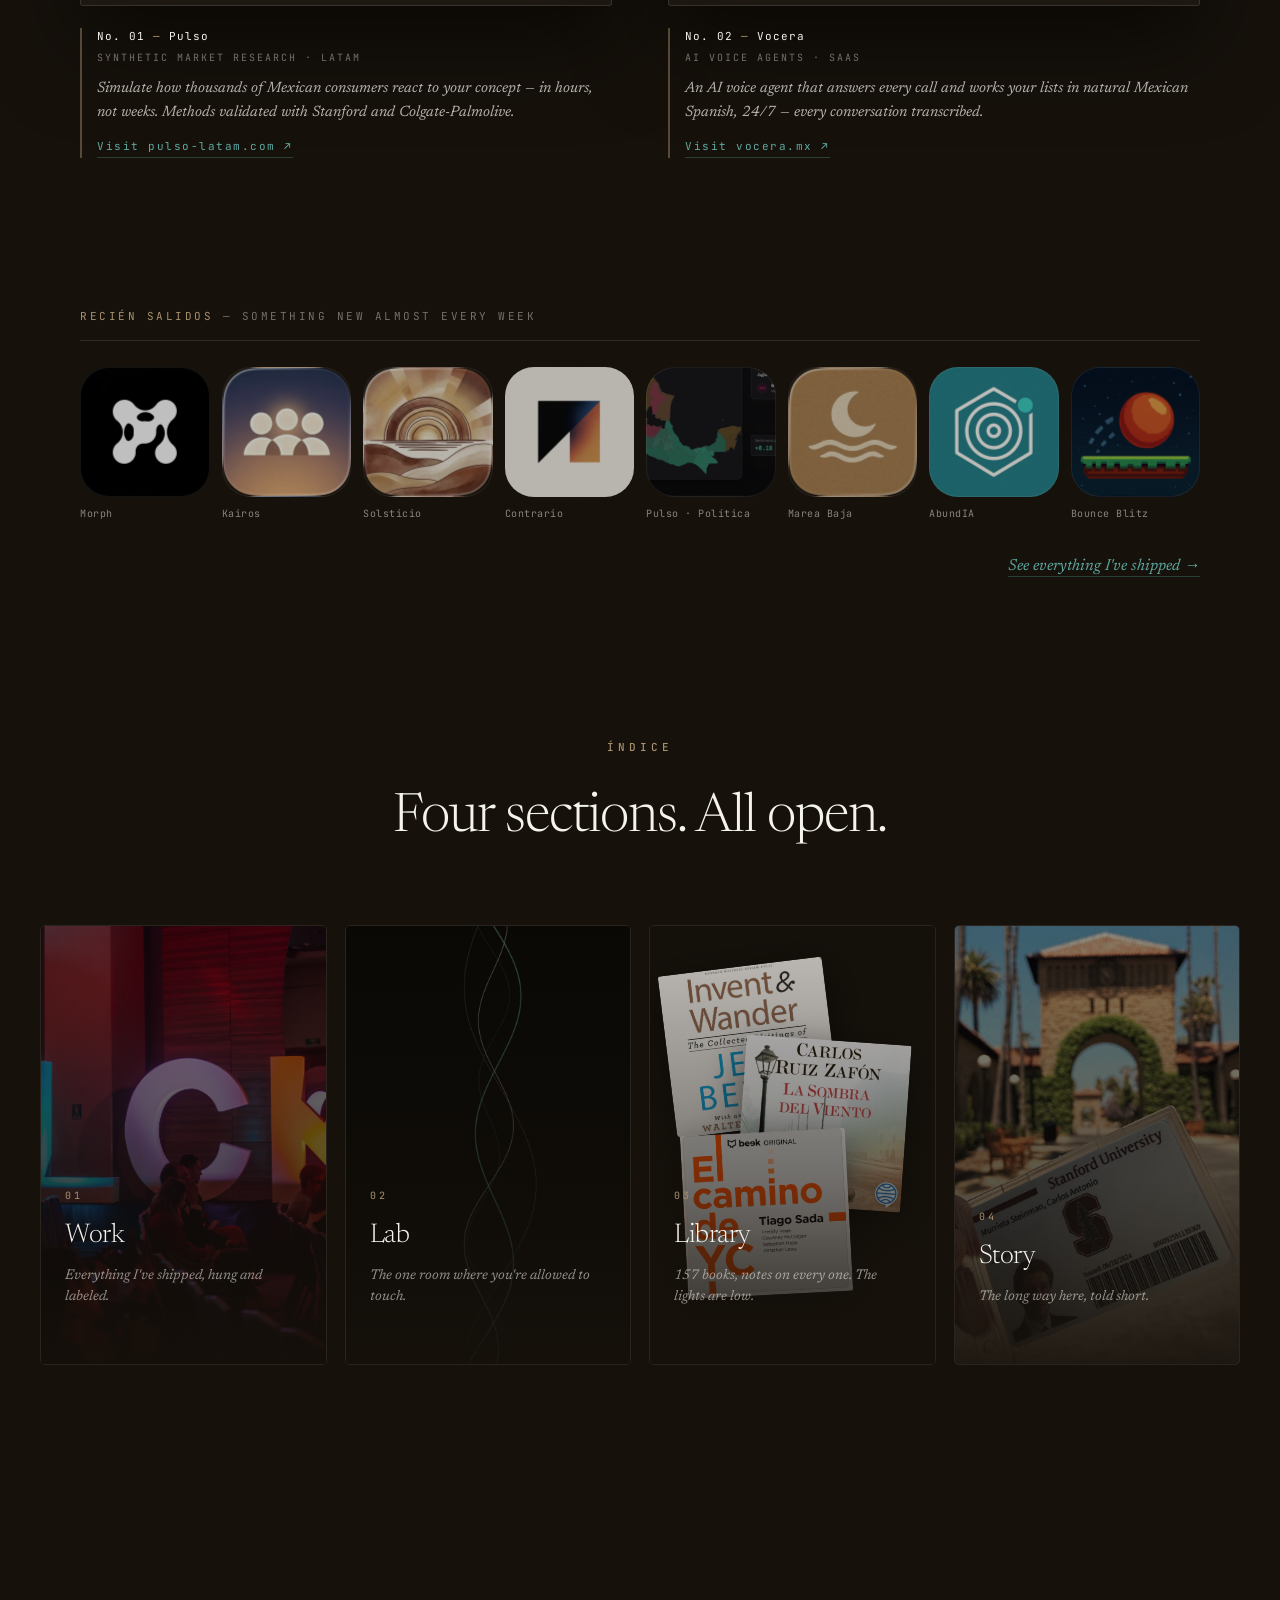
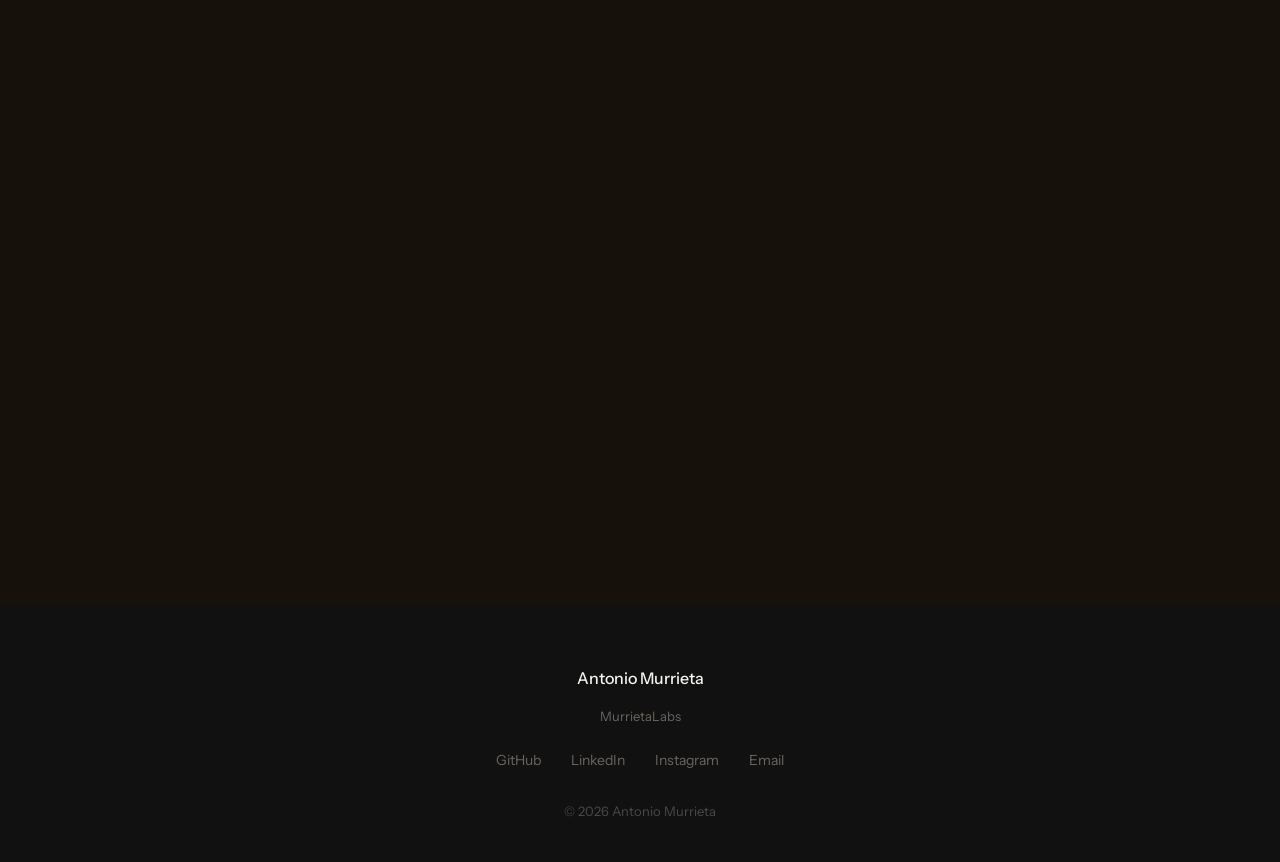
==== commit e63d4aee: "feat: Work rebuilt as the salon wall; Connect rebuilt as the postcard; hero photo back to INC shot W" ====
--- a/index.html
+++ b/index.html
@@ -169,8 +169,8 @@
             width: 100%;
             aspect-ratio: 3 / 4;
             object-fit: cover;
-            object-position: 50% 18%;
-            filter: grayscale(1) contrast(1.1) brightness(0.88);
+            object-position: 30% 25%;
+            filter: grayscale(1) contrast(1.08) brightness(0.85);
             border: 1px solid rgba(232, 228, 221, 0.14);
             box-shadow: 0 34px 90px rgba(0, 0, 0, 0.55);
         }
@@ -798,7 +798,7 @@
         <canvas id="embers" aria-hidden="true"></canvas>
         <div class="arrival-grid" aria-hidden="true"></div>
         <figure class="arrival-photo" aria-hidden="true">
-            <img src="assets/Story_Photos/portrait_office.jpg" alt="">
+            <img src="assets/Story_Photos/inc_2.webp" alt="">
         </figure>
         <div class="arrival-content">
             <h1 class="arrival-title" id="arrivalTitle"><span class="hero-word">Hola</span><span class="dot">.</span></h1>
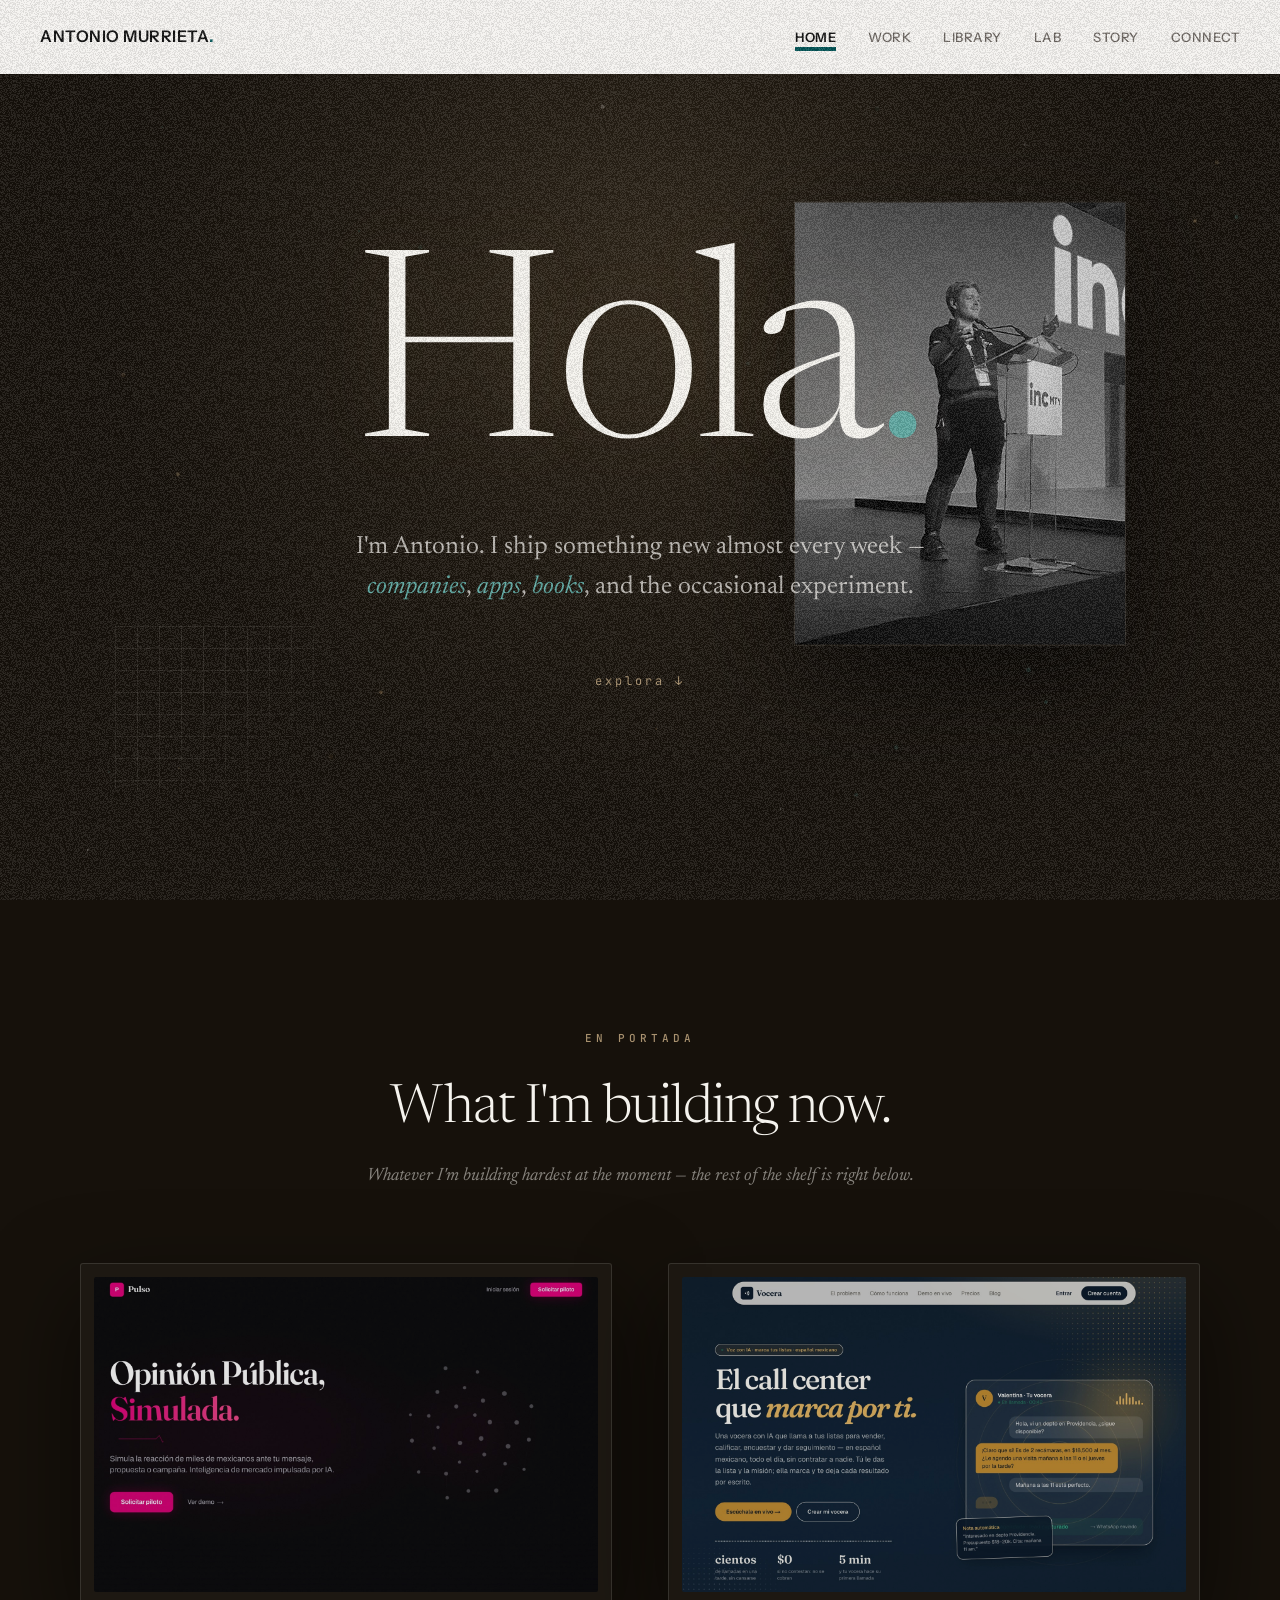
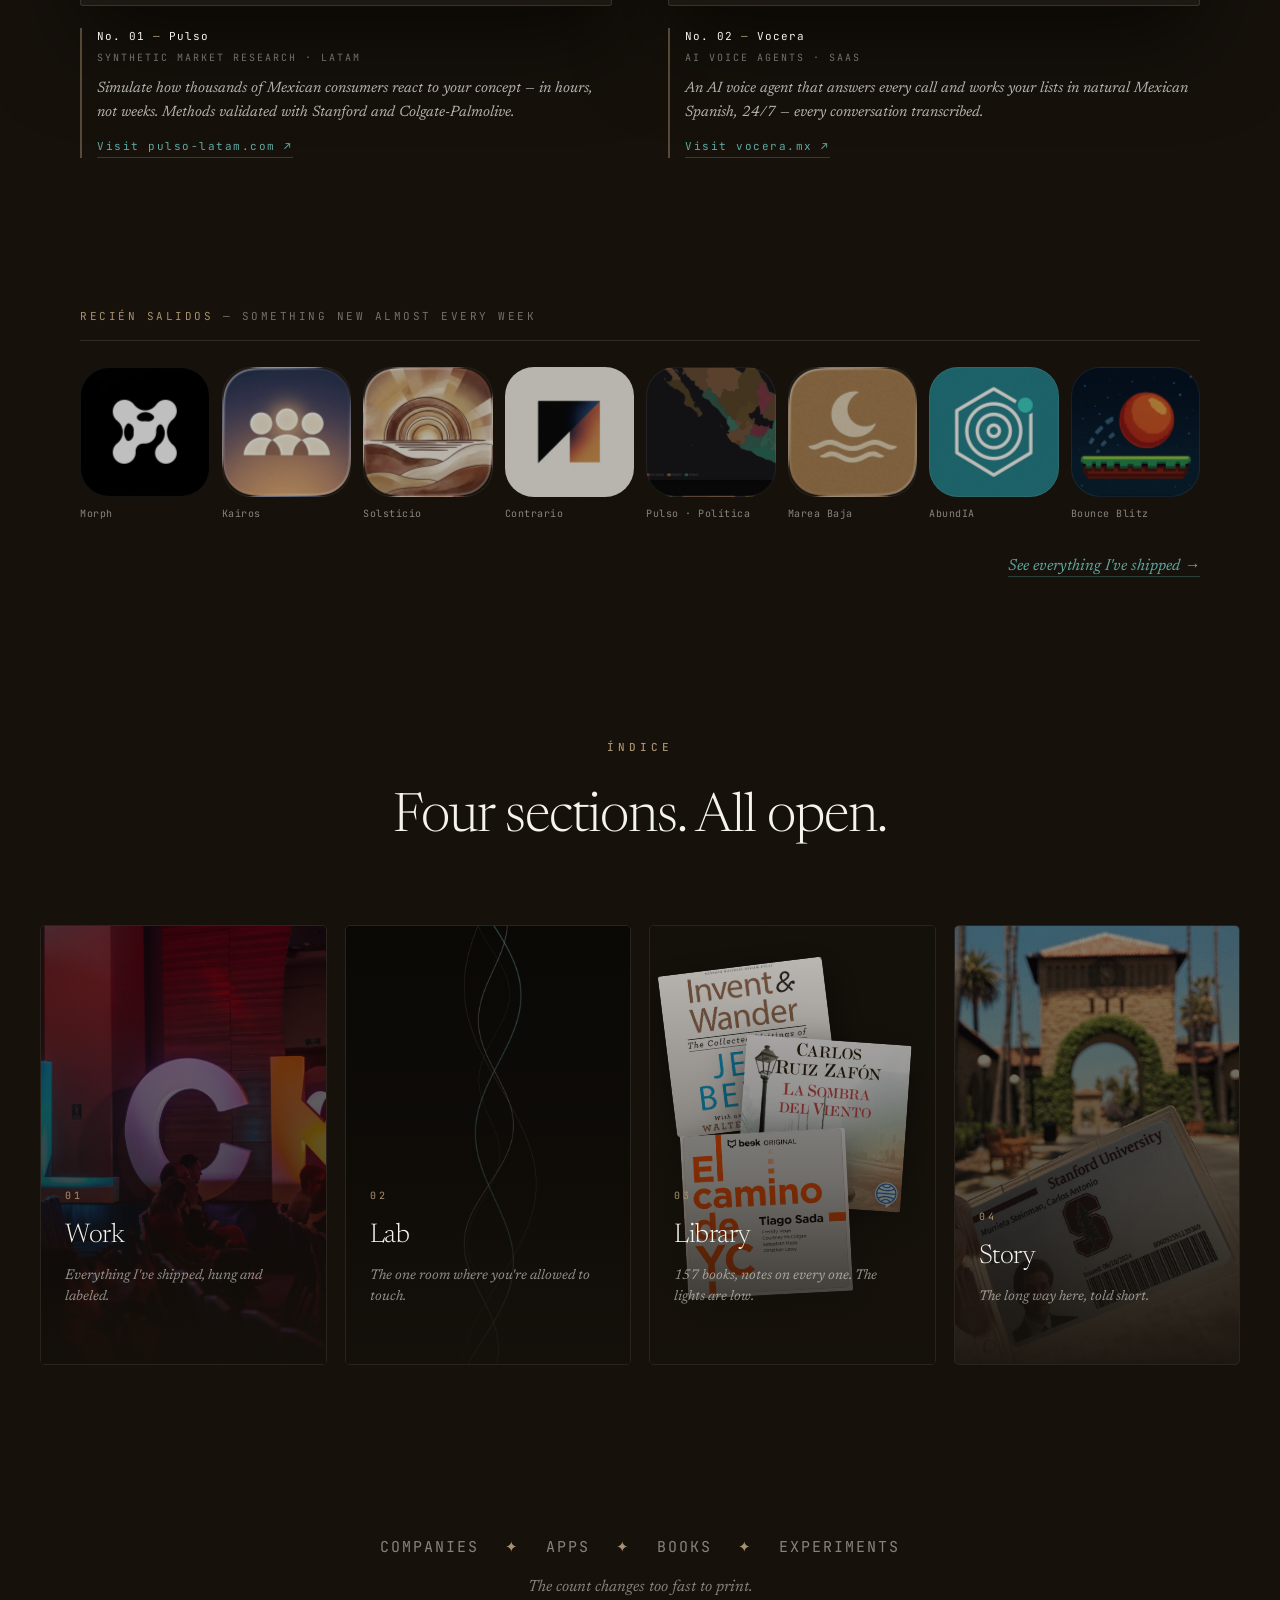
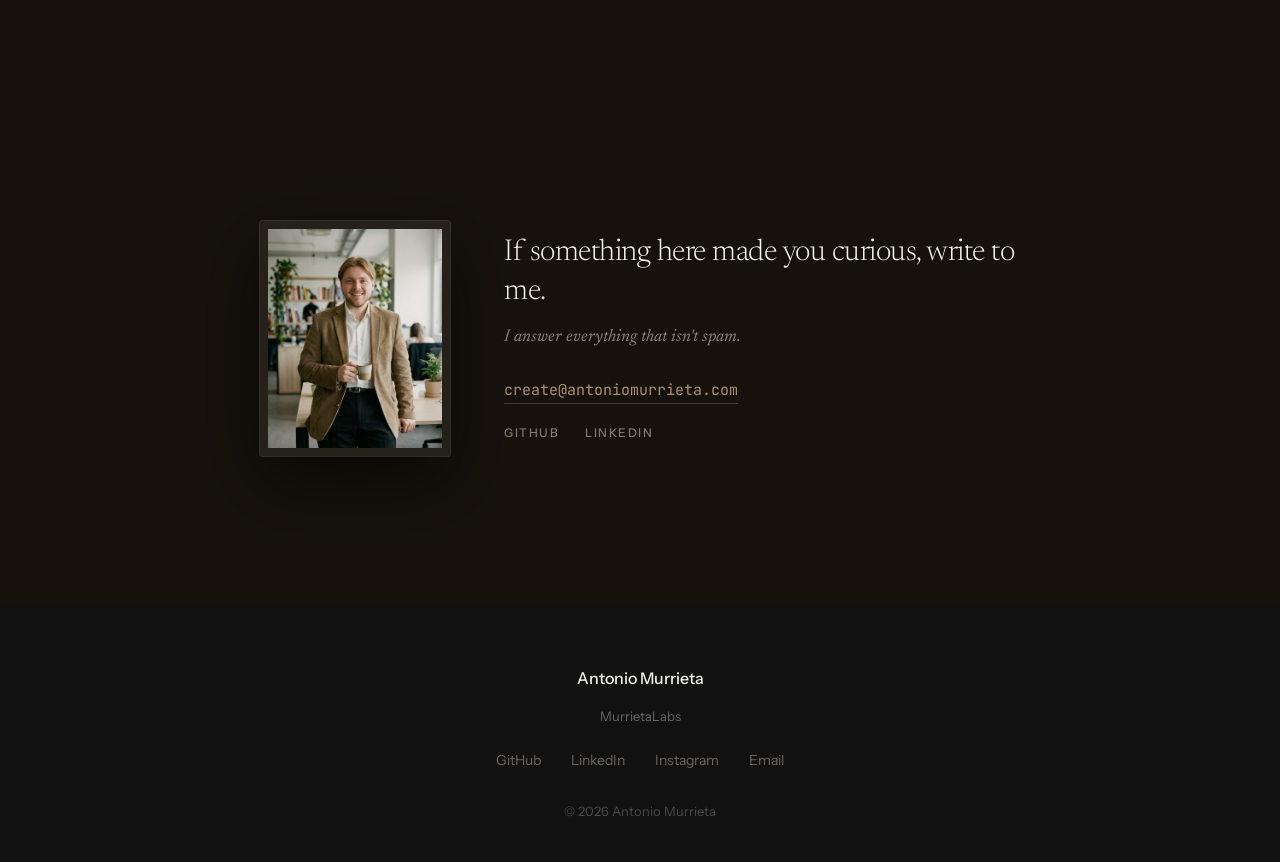
==== commit 10ef6949: "fix: center Pulso Politica map in home release tile; library background matches site night warm (#16" ====
--- a/index.html
+++ b/index.html
@@ -864,7 +864,7 @@
                     <p class="release-name">Contrario</p>
                 </a>
                 <a href="work.html" class="release reveal">
-                    <div class="release-img" style="background-image: url('assets/Work_Covers/Pulso_Politica.jpg')"></div>
+                    <div class="release-img" style="background-image: url('assets/Work_Covers/Pulso_Politica.jpg'); background-position: 6% center;"></div>
                     <p class="release-name">Pulso &middot; Pol&iacute;tica</p>
                 </a>
                 <a href="work.html" class="release reveal">
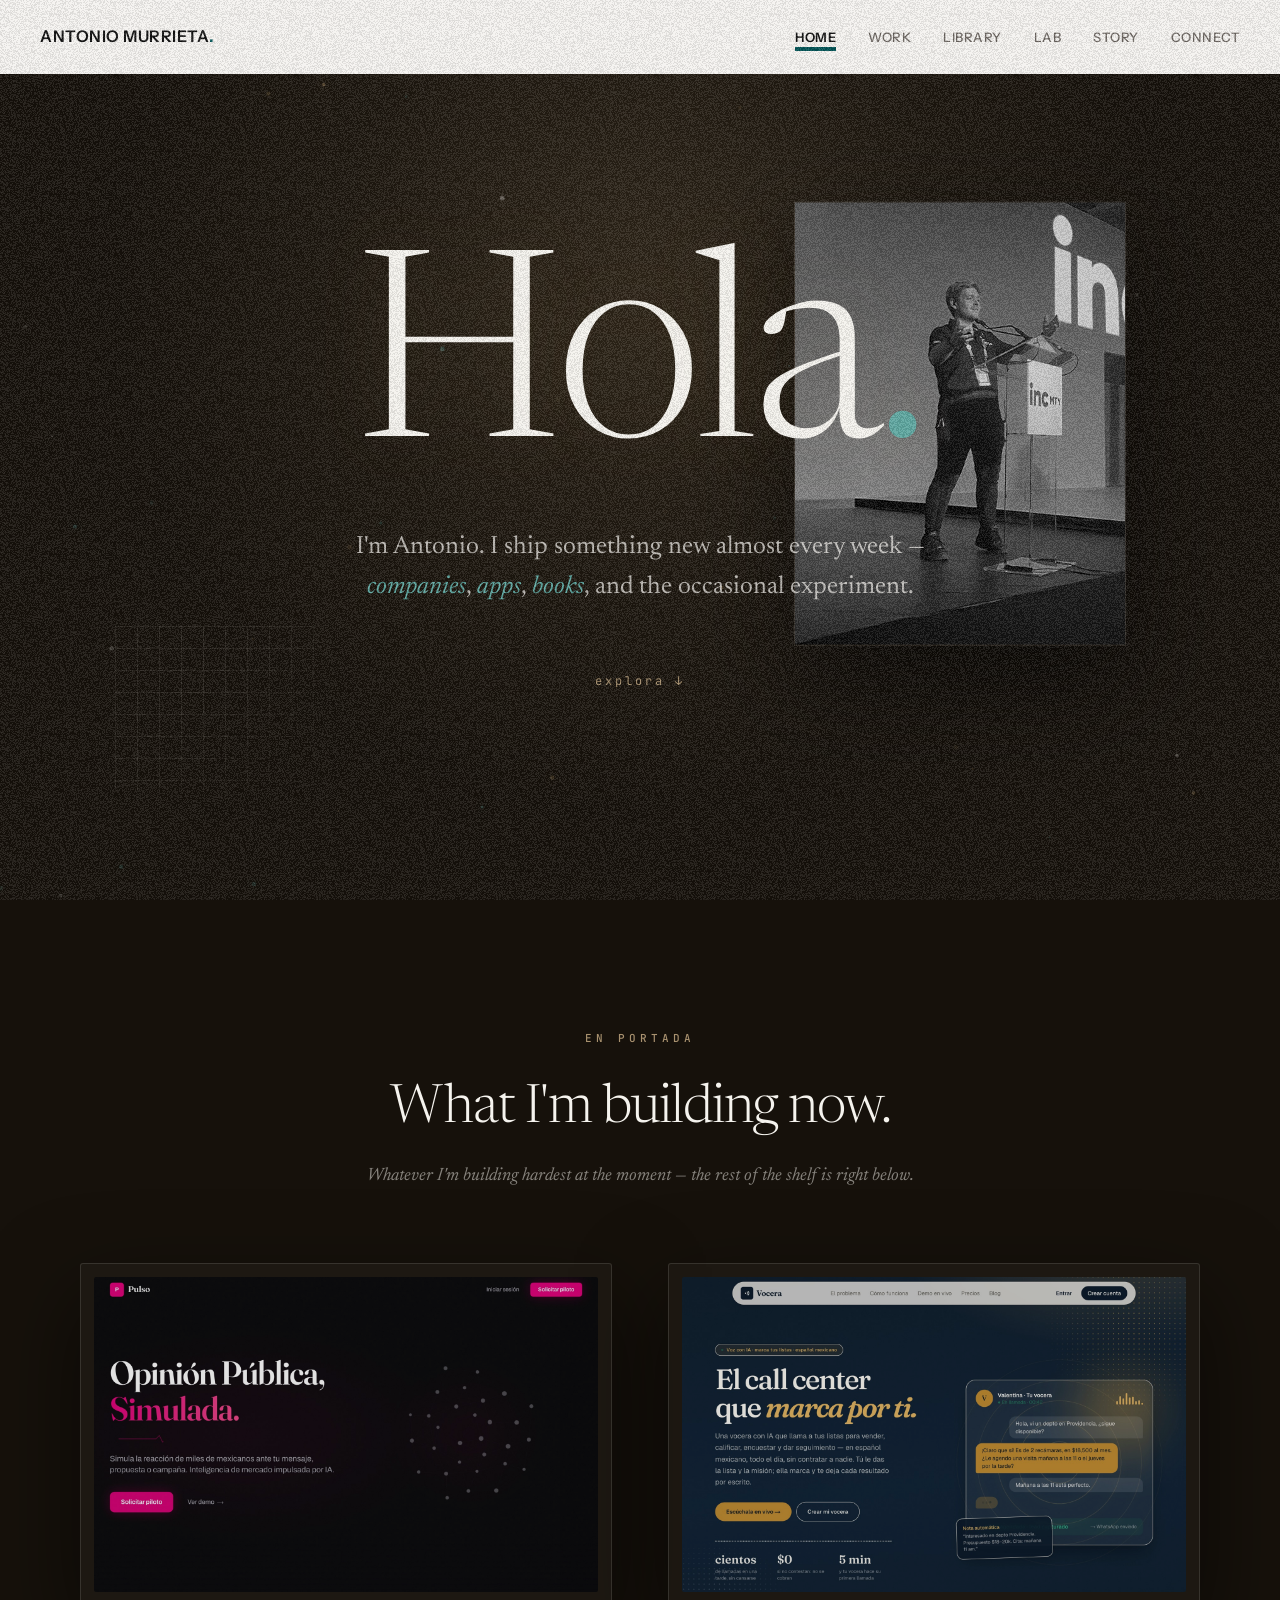
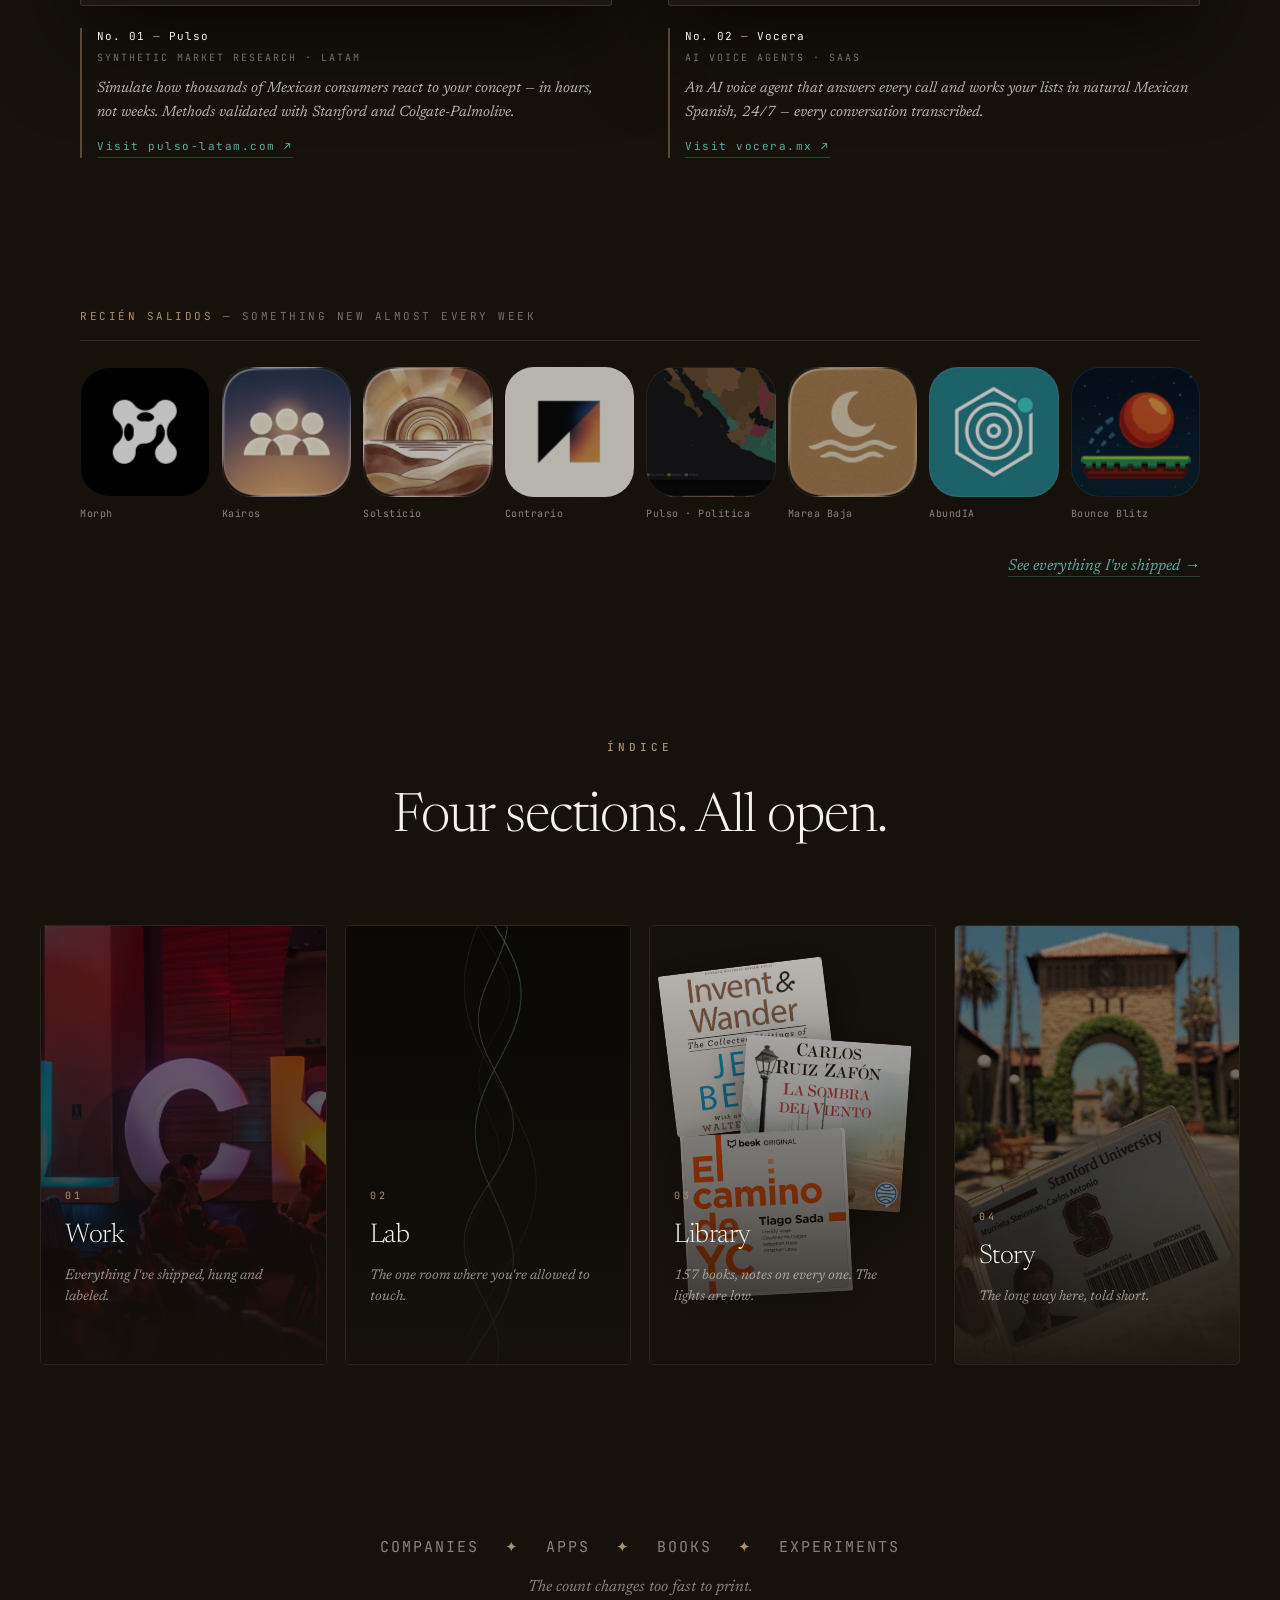
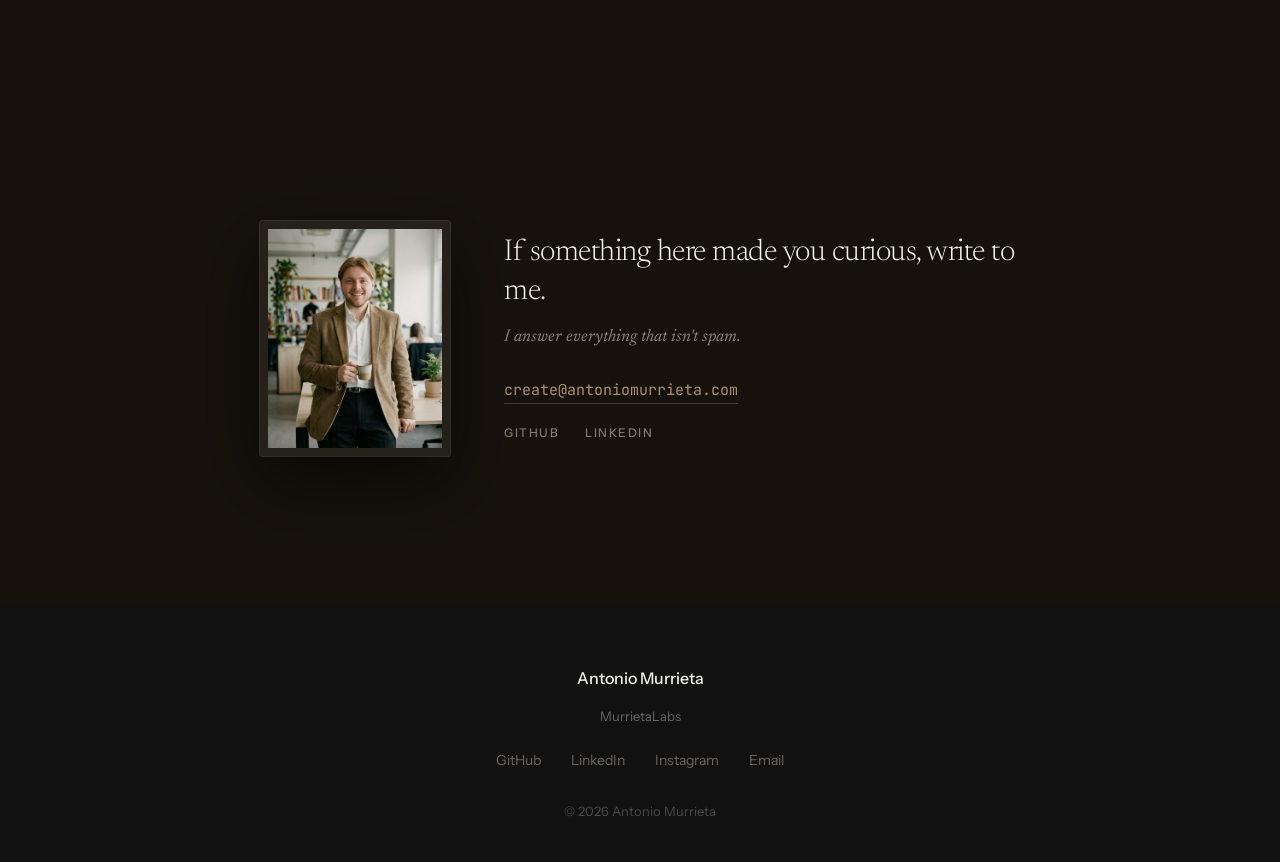
==== commit f9b9fcf7: "feat: add site favicon — 'M.' monogram echoing the nav wordmark's teal period, on the night backgrou" ====
--- a/index.html
+++ b/index.html
@@ -3,6 +3,11 @@
 <head>
     <meta charset="UTF-8">
     <meta name="viewport" content="width=device-width, initial-scale=1.0">
+    <link rel="icon" href="favicon.svg" type="image/svg+xml">
+    <link rel="icon" href="favicon-32x32.png" sizes="32x32" type="image/png">
+    <link rel="icon" href="favicon-16x16.png" sizes="16x16" type="image/png">
+    <link rel="apple-touch-icon" href="apple-touch-icon.png">
+    <link rel="manifest" href="site.webmanifest">
     <title>Antonio Murrieta — Builder, Entrepreneur & Author from Mexico City</title>
     <meta name="description" content="Antonio Murrieta is a builder and entrepreneur from Mexico City shipping iOS apps, AI products (Pulso, Vocera), and books. 16+ apps shipped, MIT-backed research, Stanford alum.">
     <meta name="author" content="Antonio Murrieta">
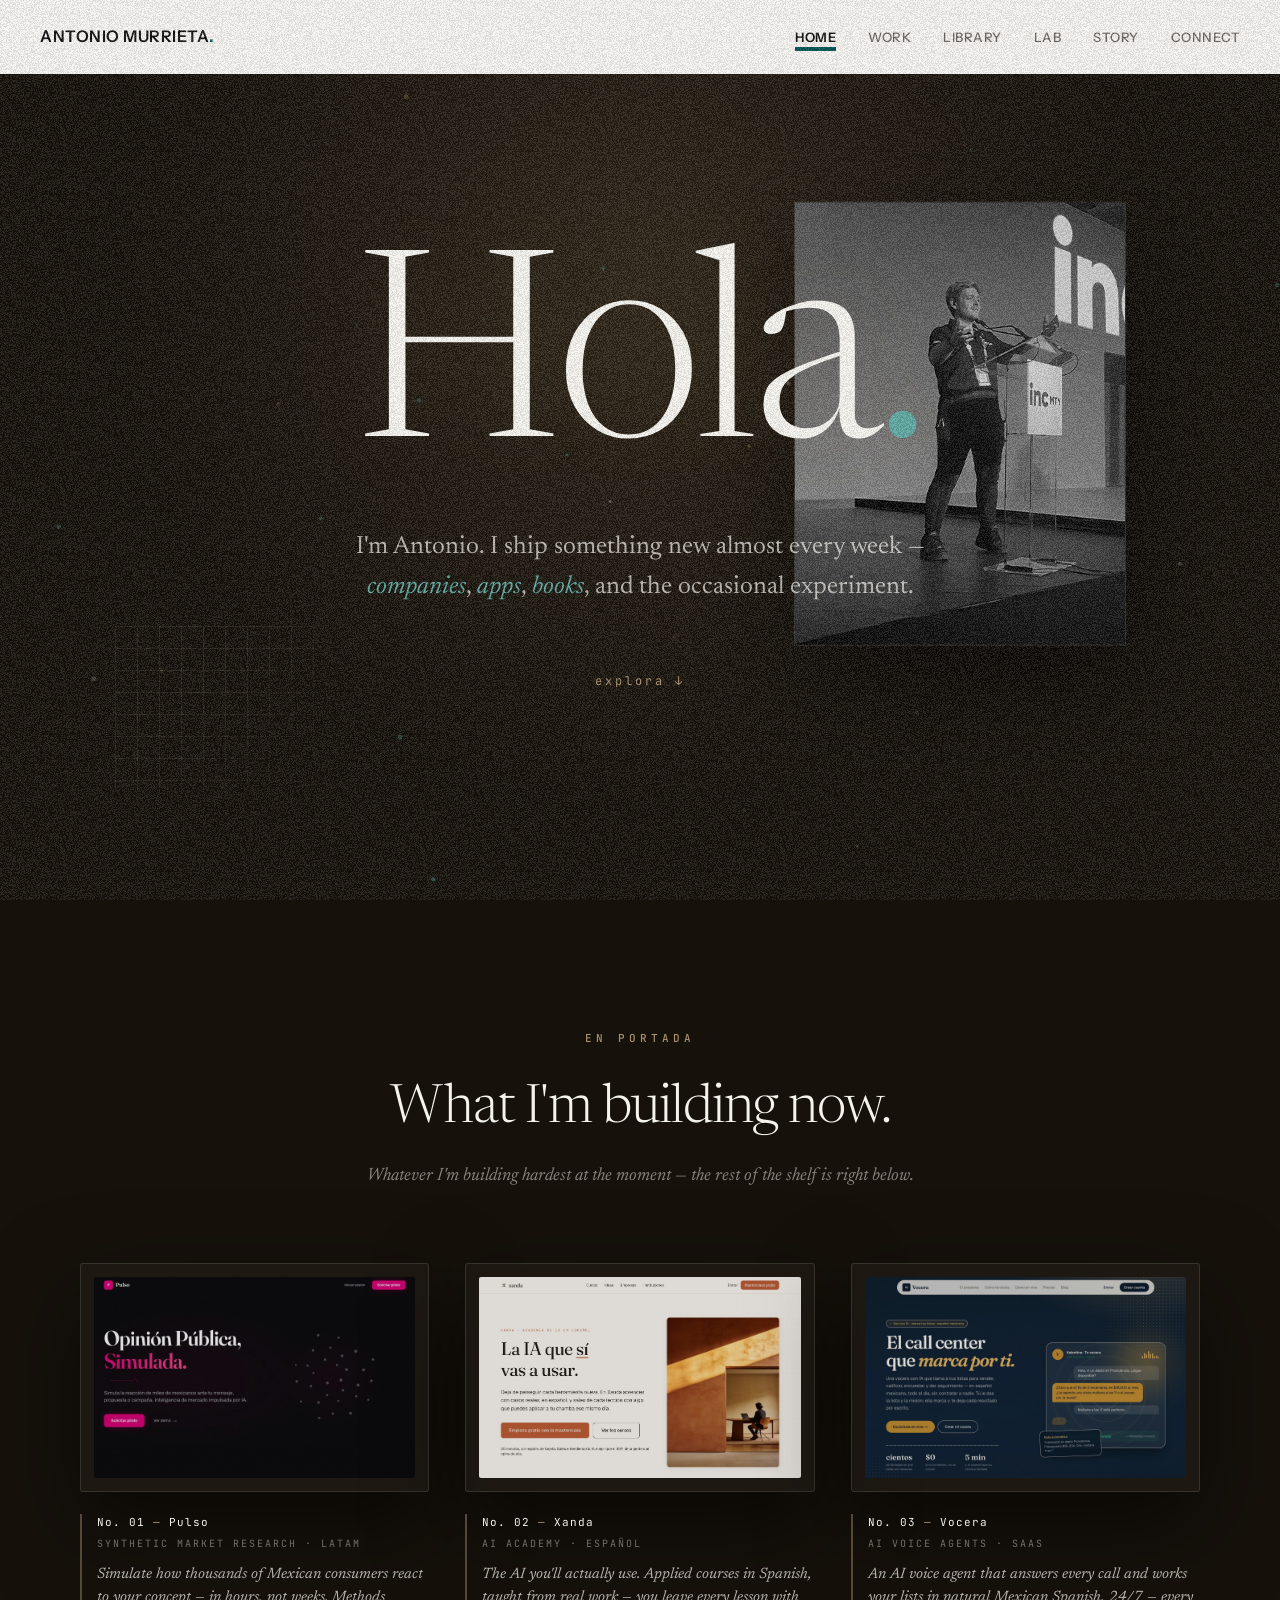
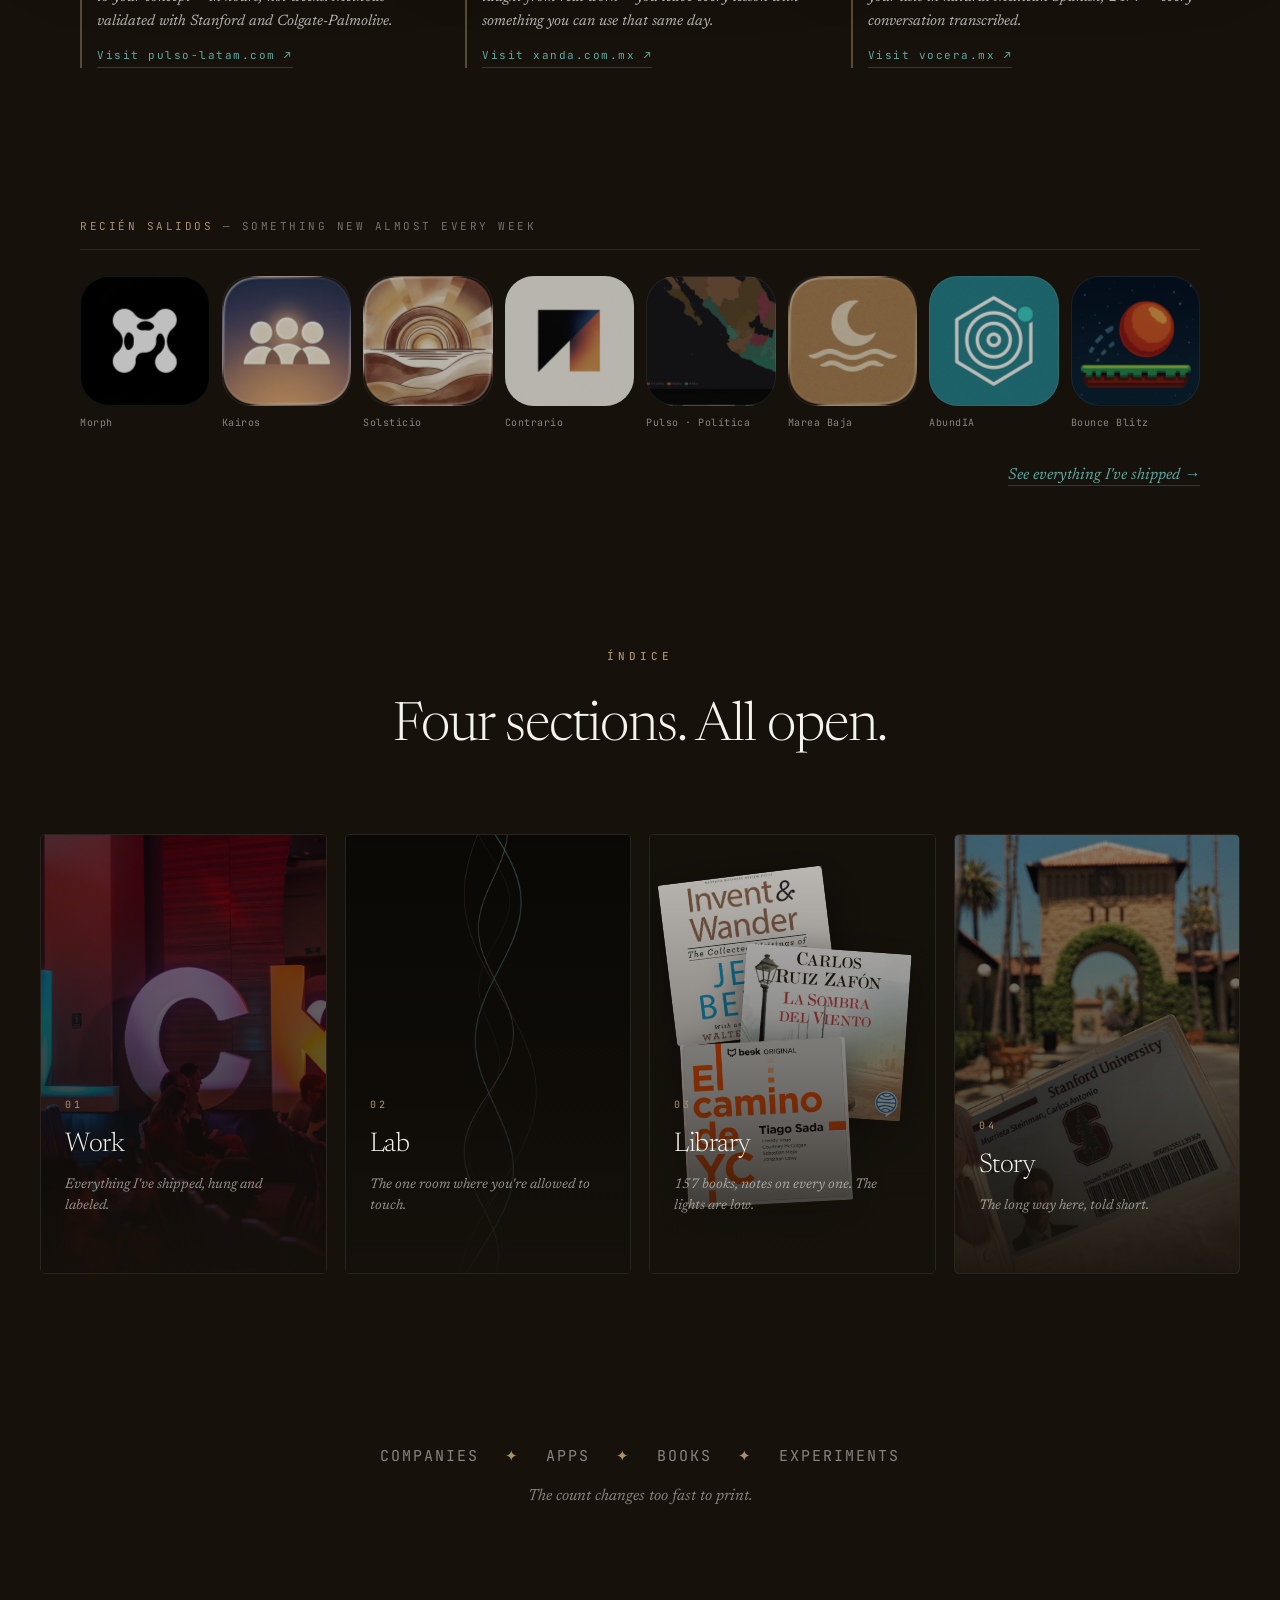
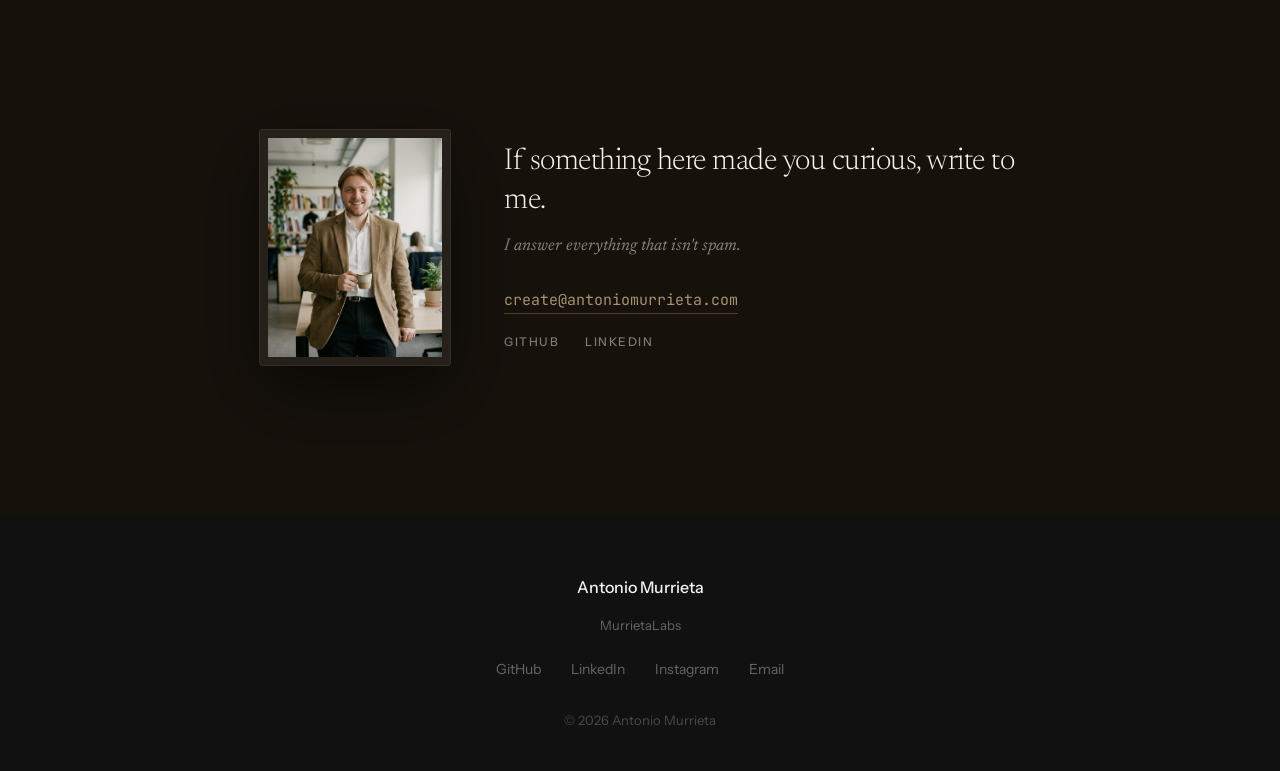
==== commit 252f83a3: "feat: hang Xanda on the wall — No. 02 in portada, between Pulso and Vocera Xanda (xanda.com.mx) is t" ====
--- a/index.html
+++ b/index.html
@@ -9,15 +9,15 @@
     <link rel="apple-touch-icon" href="apple-touch-icon.png">
     <link rel="manifest" href="site.webmanifest">
     <title>Antonio Murrieta — Builder, Entrepreneur & Author from Mexico City</title>
-    <meta name="description" content="Antonio Murrieta is a builder and entrepreneur from Mexico City shipping iOS apps, AI products (Pulso, Vocera), and books. 16+ apps shipped, MIT-backed research, Stanford alum.">
+    <meta name="description" content="Antonio Murrieta is a builder and entrepreneur from Mexico City shipping iOS apps, AI products (Pulso, Xanda, Vocera), and books. 16+ apps shipped, MIT-backed research, Stanford alum.">
     <meta name="author" content="Antonio Murrieta">
     <meta name="robots" content="index, follow, max-image-preview:large">
     <link rel="canonical" href="https://antoniomurrieta.com/">
-    <meta name="keywords" content="Antonio Murrieta, Carlos Antonio Murrieta, MurrietaLabs, iOS developer Mexico, AI products, Pulso, Vocera, builder, entrepreneur">
+    <meta name="keywords" content="Antonio Murrieta, Carlos Antonio Murrieta, MurrietaLabs, iOS developer Mexico, AI products, Pulso, Xanda, Vocera, builder, entrepreneur">
 
     <!-- Open Graph -->
     <meta property="og:title" content="Antonio Murrieta — Builder, Entrepreneur & Author">
-    <meta property="og:description" content="Builder and entrepreneur from Mexico City. Now building Pulso and Vocera — plus 16+ shipped apps and 3 published books, all under one roof.">
+    <meta property="og:description" content="Builder and entrepreneur from Mexico City. Now building Pulso, Xanda, and Vocera — plus 16+ shipped apps and 3 published books, all under one roof.">
     <meta property="og:type" content="website">
     <meta property="og:url" content="https://antoniomurrieta.com/">
     <meta property="og:site_name" content="Antonio Murrieta">
@@ -298,8 +298,8 @@
 
         .paintings {
             display: grid;
-            grid-template-columns: 1fr 1fr;
-            gap: 56px;
+            grid-template-columns: repeat(3, 1fr);
+            gap: 36px;
         }
 
         .painting {
@@ -736,6 +736,8 @@
 
         @media (max-width: 1000px) {
             .releases-strip { grid-template-columns: repeat(4, 1fr); }
+            /* three-up gets too narrow to read below this — stack instead */
+            .paintings { grid-template-columns: 1fr; gap: 60px; }
         }
 
         @media (max-width: 768px) {
@@ -756,7 +758,6 @@
             .releases-more { text-align: center; }
 
             .showing { padding: 80px 20px 40px; }
-            .paintings { grid-template-columns: 1fr; gap: 60px; }
 
             .corridor { padding: 80px 20px 30px; }
             .doors { gap: 14px; margin-top: 48px; }
@@ -832,12 +833,24 @@
                     </div>
                 </a>
 
+                <a href="https://xanda.com.mx" target="_blank" rel="noopener" class="painting reveal">
+                    <div class="painting-frame">
+                        <div class="painting-img" style="background-image: url('assets/Work_Covers/Xanda.jpg')"></div>
+                    </div>
+                    <div class="painting-plaque">
+                        <p class="pp-id">No. 02 <span class="accent">&mdash;</span> Xanda</p>
+                        <p class="pp-medium">AI academy &middot; espa&ntilde;ol</p>
+                        <p class="pp-note">The AI you'll actually use. Applied courses in Spanish, taught from real work &mdash; you leave every lesson with something you can use that same day.</p>
+                        <span class="pp-cta">Visit xanda.com.mx &#8599;</span>
+                    </div>
+                </a>
+
                 <a href="https://vocera.mx" target="_blank" rel="noopener" class="painting reveal">
                     <div class="painting-frame">
                         <div class="painting-img" style="background-image: url('assets/Work_Covers/Vocera.jpg')"></div>
                     </div>
                     <div class="painting-plaque">
-                        <p class="pp-id">No. 02 <span class="accent">&mdash;</span> Vocera</p>
+                        <p class="pp-id">No. 03 <span class="accent">&mdash;</span> Vocera</p>
                         <p class="pp-medium">AI voice agents &middot; SaaS</p>
                         <p class="pp-note">An AI voice agent that answers every call and works your lists in natural Mexican Spanish, 24/7 &mdash; every conversation transcribed.</p>
                         <span class="pp-cta">Visit vocera.mx &#8599;</span>
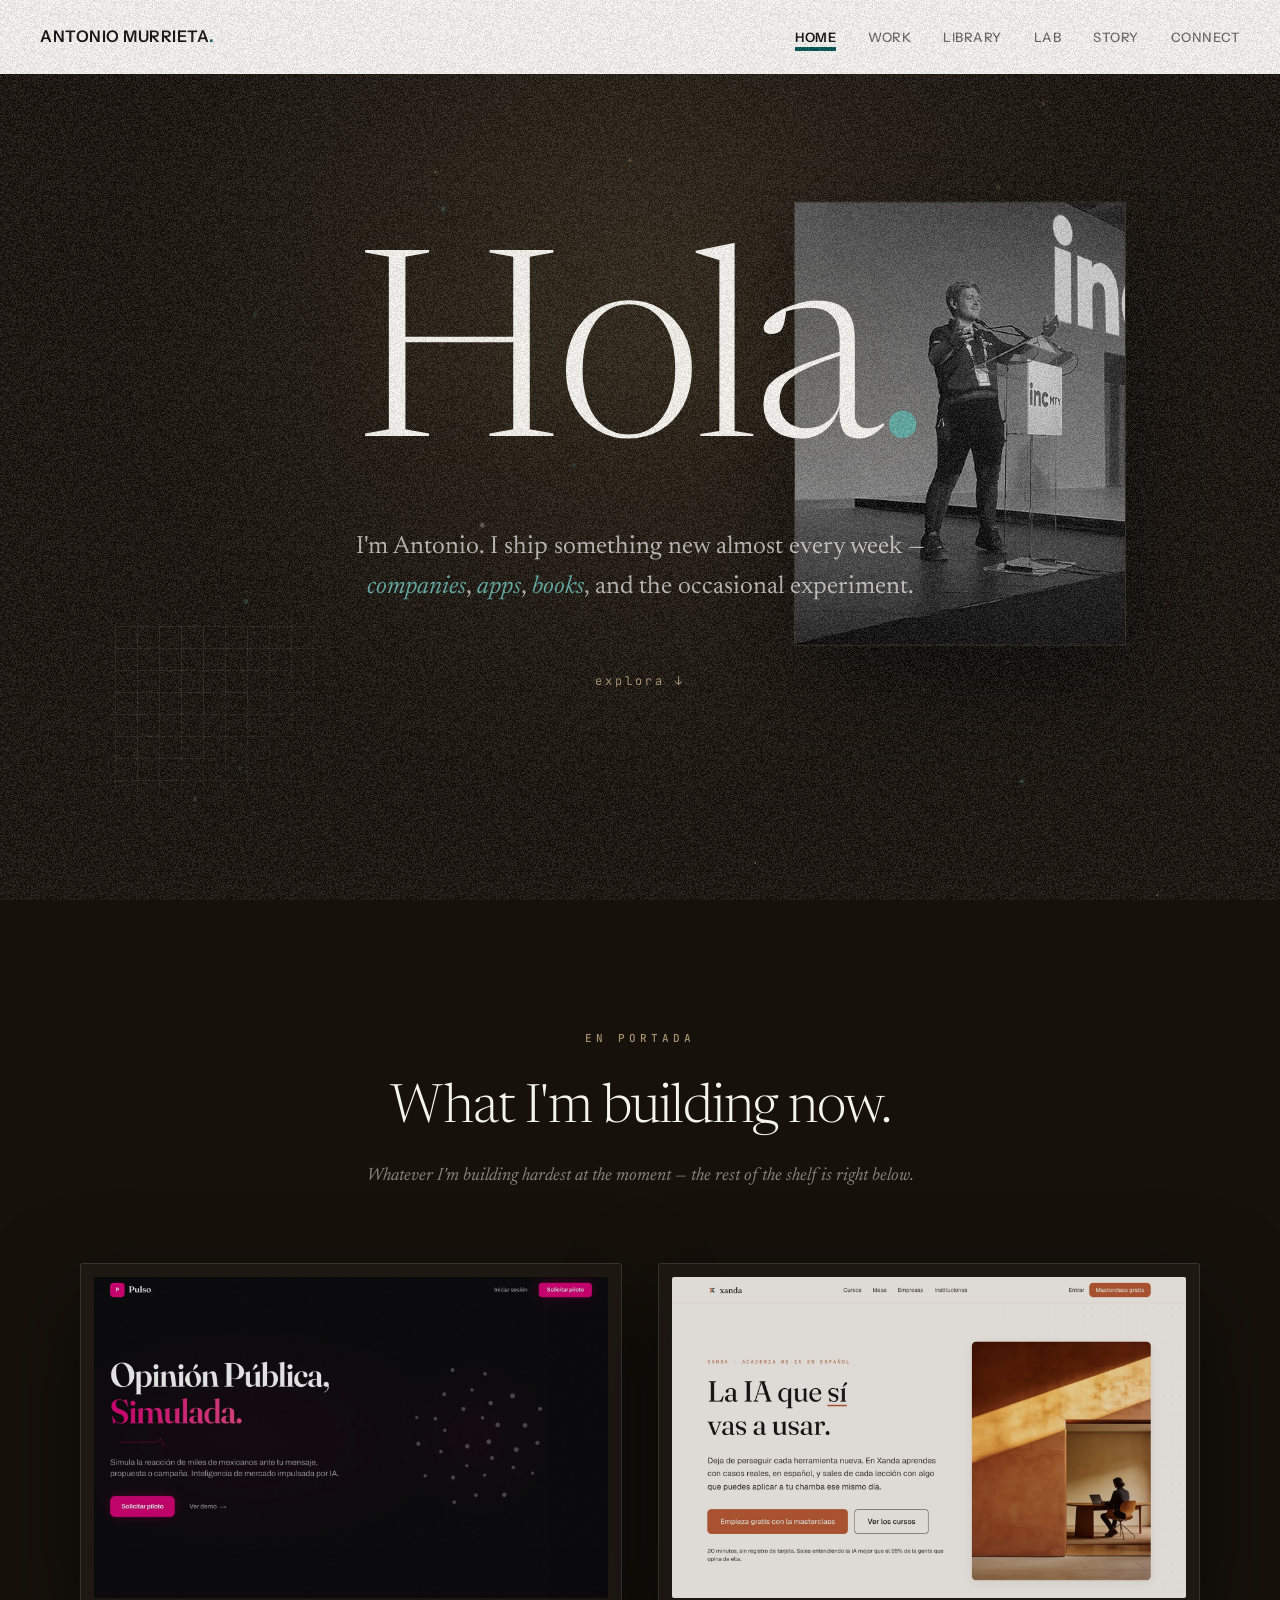
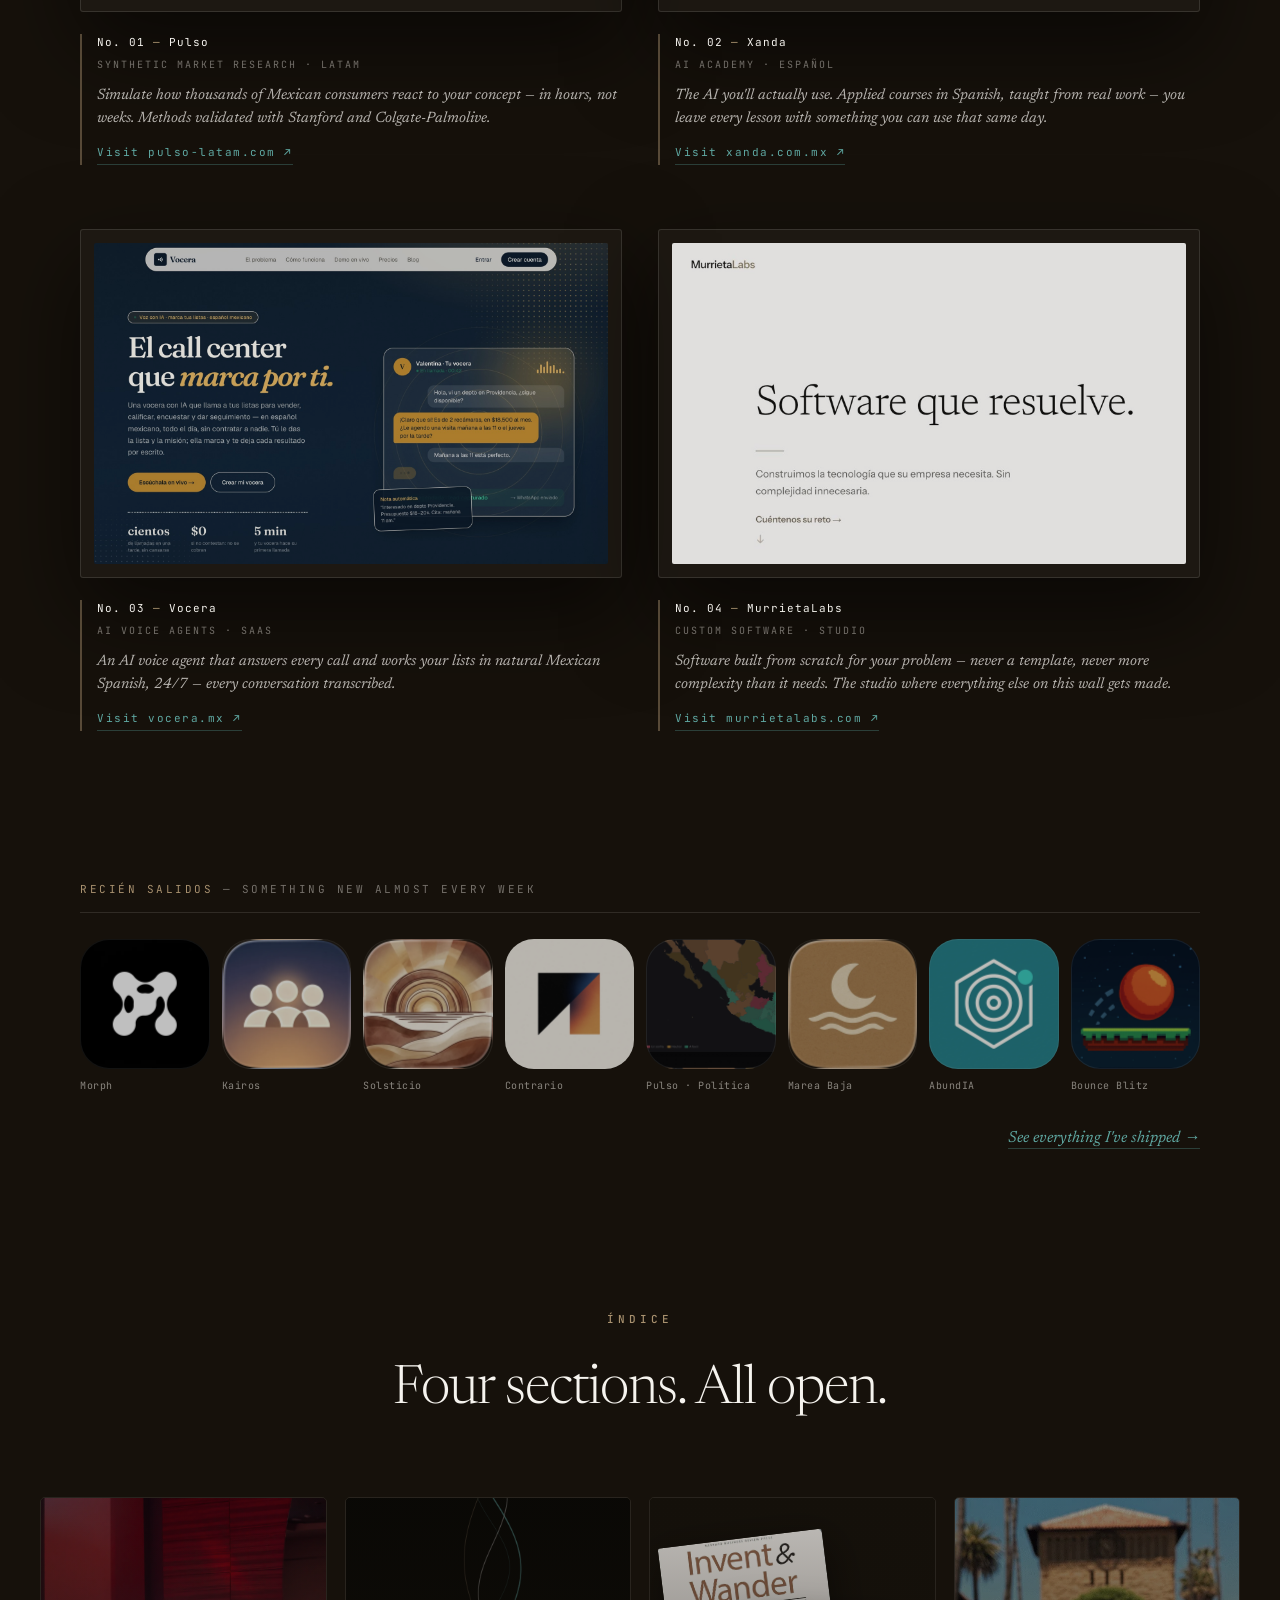
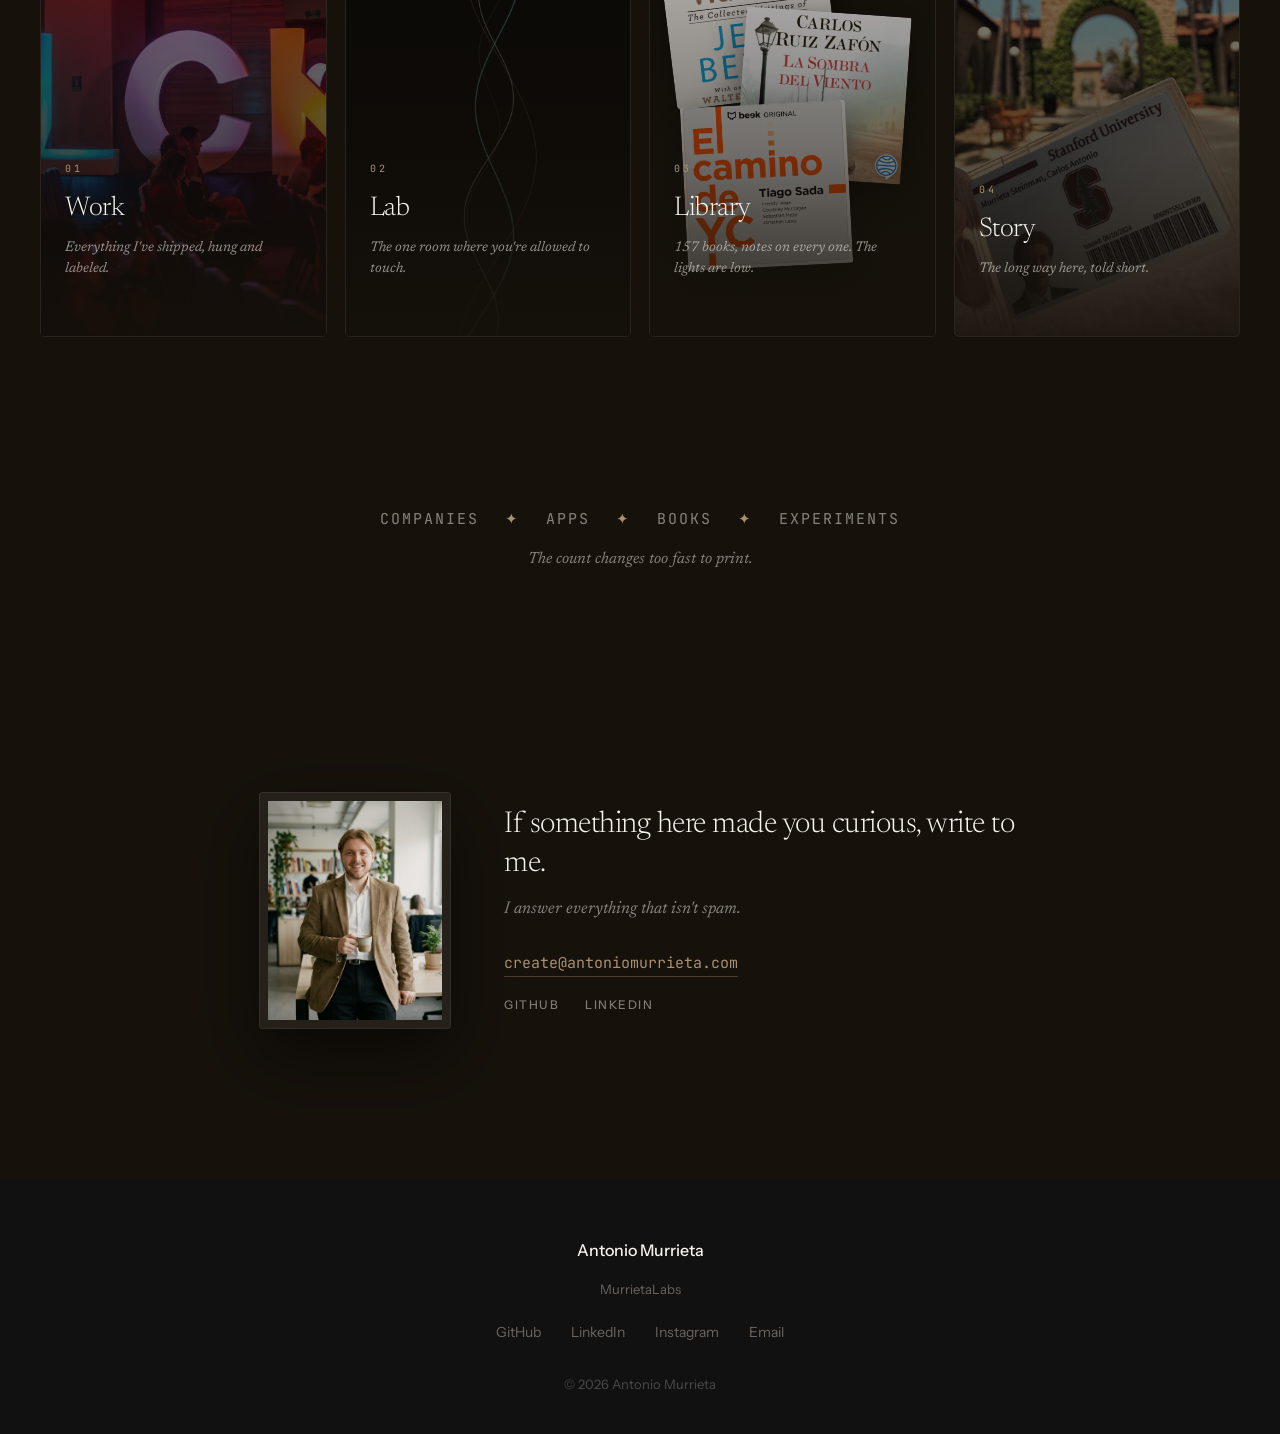
==== commit 06021e43: "feat: hang 5 new App Store apps + MurrietaLabs as No. 04 en portada Work wall (+6 pieces, now 36): -" ====
--- a/index.html
+++ b/index.html
@@ -9,7 +9,7 @@
     <link rel="apple-touch-icon" href="apple-touch-icon.png">
     <link rel="manifest" href="site.webmanifest">
     <title>Antonio Murrieta — Builder, Entrepreneur & Author from Mexico City</title>
-    <meta name="description" content="Antonio Murrieta is a builder and entrepreneur from Mexico City shipping iOS apps, AI products (Pulso, Xanda, Vocera), and books. 16+ apps shipped, MIT-backed research, Stanford alum.">
+    <meta name="description" content="Antonio Murrieta is a builder and entrepreneur from Mexico City shipping iOS apps, AI products (Pulso, Xanda, Vocera), and books. 21 apps shipped, MIT-backed research, Stanford alum.">
     <meta name="author" content="Antonio Murrieta">
     <meta name="robots" content="index, follow, max-image-preview:large">
     <link rel="canonical" href="https://antoniomurrieta.com/">
@@ -17,7 +17,7 @@
 
     <!-- Open Graph -->
     <meta property="og:title" content="Antonio Murrieta — Builder, Entrepreneur & Author">
-    <meta property="og:description" content="Builder and entrepreneur from Mexico City. Now building Pulso, Xanda, and Vocera — plus 16+ shipped apps and 3 published books, all under one roof.">
+    <meta property="og:description" content="Builder and entrepreneur from Mexico City. Now building Pulso, Xanda, and Vocera — plus 21 shipped apps and 3 published books, all under one roof.">
     <meta property="og:type" content="website">
     <meta property="og:url" content="https://antoniomurrieta.com/">
     <meta property="og:site_name" content="Antonio Murrieta">
@@ -298,8 +298,9 @@
 
         .paintings {
             display: grid;
-            grid-template-columns: repeat(3, 1fr);
-            gap: 36px;
+            grid-template-columns: repeat(2, 1fr);
+            column-gap: 36px;
+            row-gap: 64px;
         }
 
         .painting {
@@ -736,7 +737,7 @@
 
         @media (max-width: 1000px) {
             .releases-strip { grid-template-columns: repeat(4, 1fr); }
-            /* three-up gets too narrow to read below this — stack instead */
+            /* two-up gets too narrow to read below this — stack instead */
             .paintings { grid-template-columns: 1fr; gap: 60px; }
         }
 
@@ -854,6 +855,18 @@
                         <p class="pp-medium">AI voice agents &middot; SaaS</p>
                         <p class="pp-note">An AI voice agent that answers every call and works your lists in natural Mexican Spanish, 24/7 &mdash; every conversation transcribed.</p>
                         <span class="pp-cta">Visit vocera.mx &#8599;</span>
+                    </div>
+                </a>
+
+                <a href="https://murrietalabs.com" target="_blank" rel="noopener" class="painting reveal">
+                    <div class="painting-frame">
+                        <div class="painting-img" style="background-image: url('assets/Work_Covers/MurrietaLabs.jpg')"></div>
+                    </div>
+                    <div class="painting-plaque">
+                        <p class="pp-id">No. 04 <span class="accent">&mdash;</span> MurrietaLabs</p>
+                        <p class="pp-medium">Custom software &middot; studio</p>
+                        <p class="pp-note">Software built from scratch for your problem &mdash; never a template, never more complexity than it needs. The studio where everything else on this wall gets made.</p>
+                        <span class="pp-cta">Visit murrietalabs.com &#8599;</span>
                     </div>
                 </a>
             </div>
